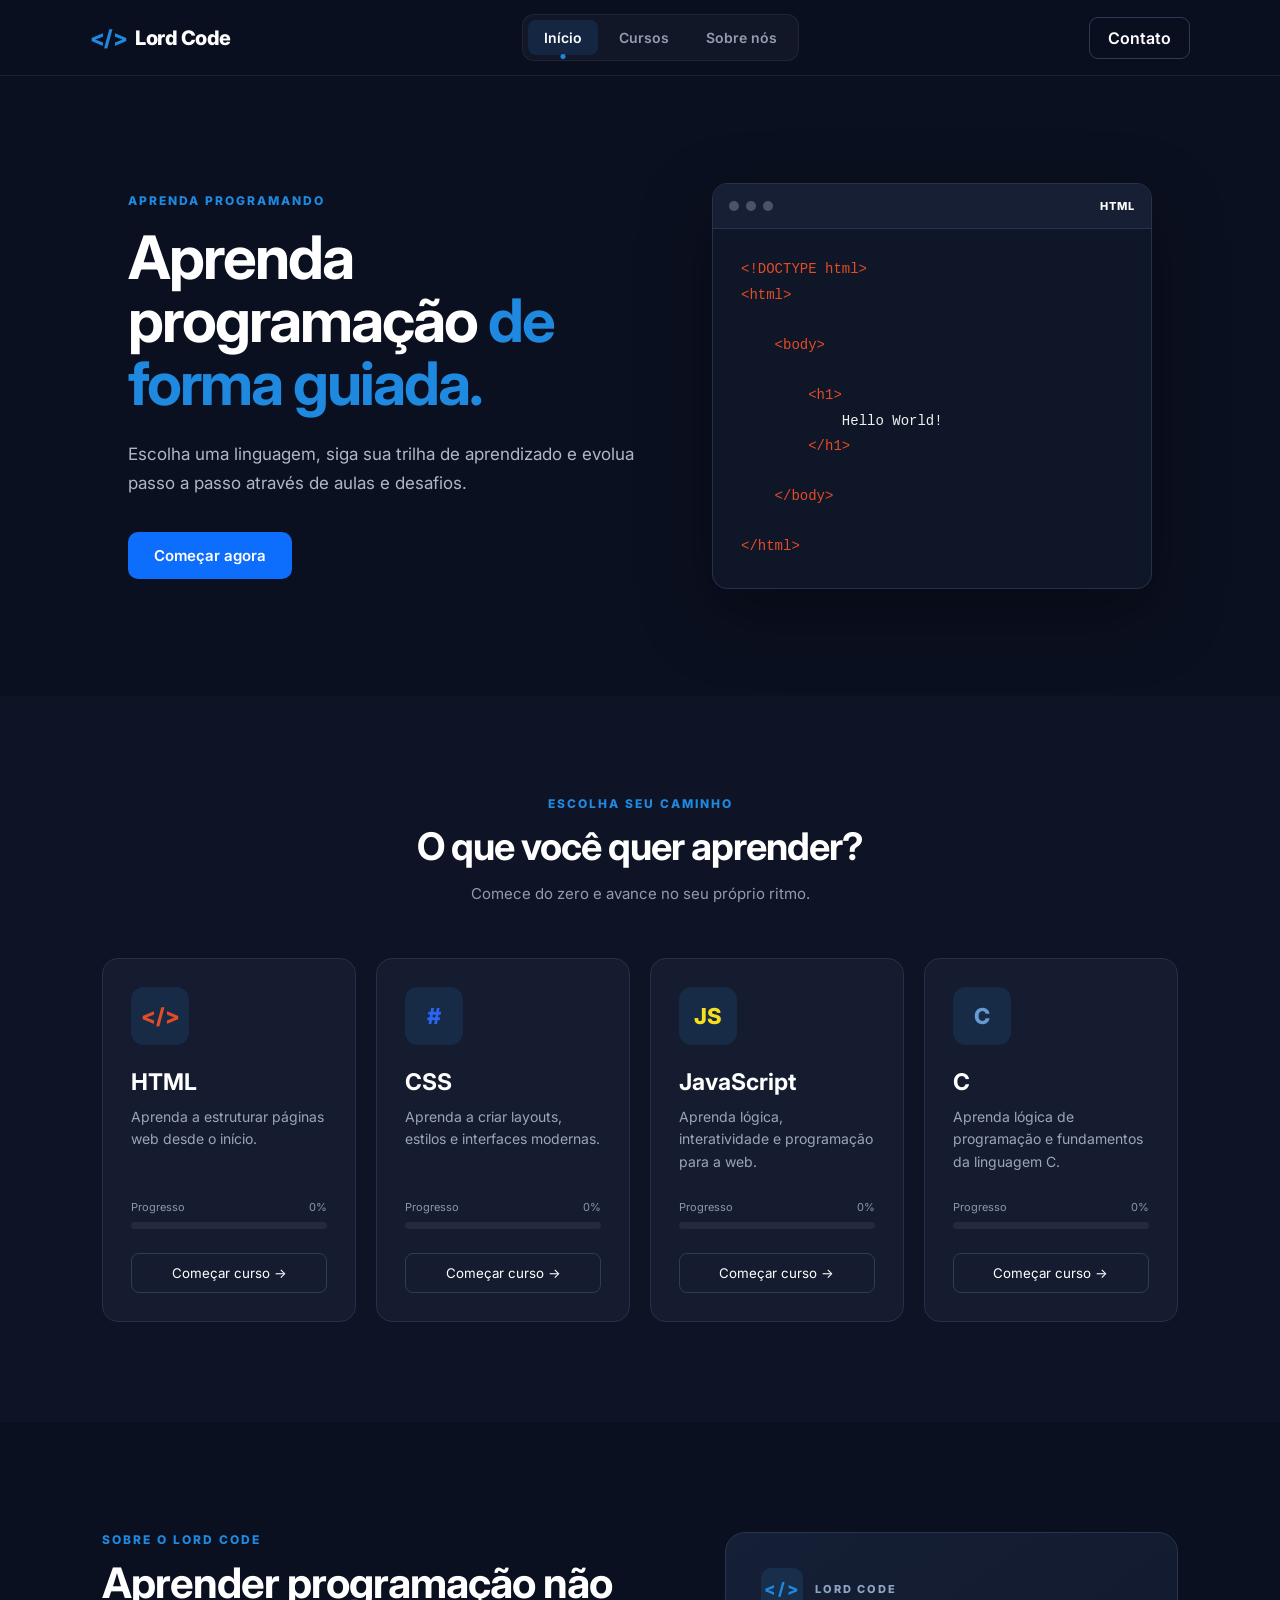
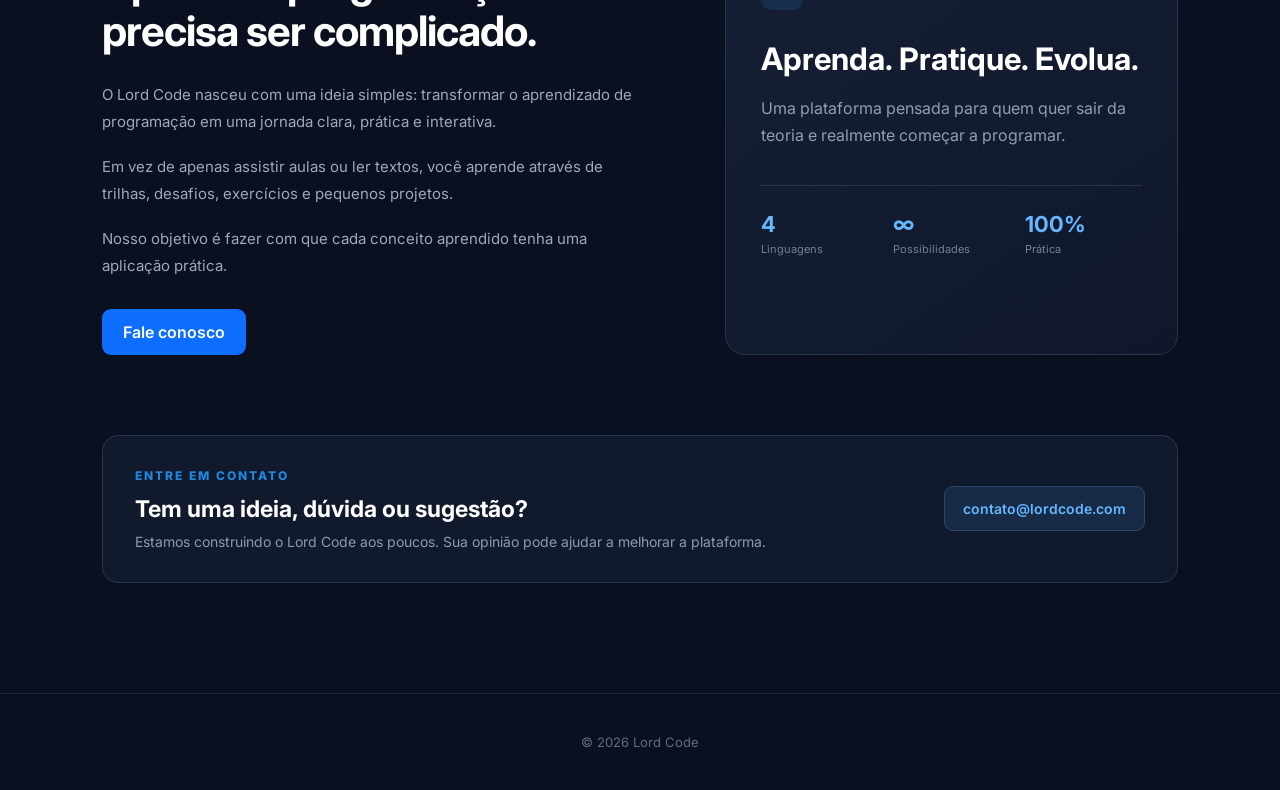
==== index.html @ d8b5e5ee "Base site" ====
<!DOCTYPE html>
<html lang="pt-BR">

<head>

    <meta charset="UTF-8">

    <meta
        name="viewport"
        content="width=device-width, initial-scale=1.0"
    >

    <title>Lord Code - Aprenda Programação</title>

    <!-- Fonte -->
    <link rel="preconnect" href="https://fonts.googleapis.com">
    <link rel="preconnect" href="https://fonts.gstatic.com" crossorigin>

    <link
        href="https://fonts.googleapis.com/css2?family=Inter:wght@400;500;600;700;800&display=swap"
        rel="stylesheet"
    >

    <link rel="stylesheet" href="style.css">

</head>


<body>


    <!-- =========================
         NAVBAR
    ========================== -->

    <header class="header">

        <a
            href="#inicio"
            class="logo"
            onclick="goHome()"
        >
            <span>&lt;/&gt;</span>
            Lord Code
        </a>


        <nav class="navbar">

            <a
                href="#inicio"
                class="nav-link active"
                data-section="inicio"
            >
                Início
            </a>

            <a
                href="#cursos"
                class="nav-link"
                data-section="cursos"
            >
                Cursos
            </a>

            <a
                href="#sobre"
                class="nav-link"
                data-section="sobre"
            >
                Sobre nós
            </a>

        </nav>


        <a
            href="mailto:contato@lordcode.com"
            class="login-btn"
        >
            Contato
        </a>

    </header>


    <!-- =========================
         SITE PRINCIPAL
    ========================== -->

    <main id="mainSite">


        <!-- =========================
             HERO
        ========================== -->

        <section
            class="hero page-section"
            id="inicio"
        >

            <div class="hero-content">

                <p class="hero-tag">
                    APRENDA PROGRAMANDO
                </p>


                <h1>
                    Aprenda programação
                    <span>de forma guiada.</span>
                </h1>


                <p class="hero-description">
                    Escolha uma linguagem, siga sua trilha de aprendizado
                    e evolua passo a passo através de aulas e desafios.
                </p>


                <button
                    class="hero-btn"
                    onclick="scrollToCourses()"
                >
                    Começar agora
                </button>

            </div>


            <!-- =========================
                 CÓDIGO DINÂMICO
            ========================== -->

            <div class="hero-code">

                <div class="code-window">

                    <div class="code-top">

                        <div class="code-dots">

                            <span></span>
                            <span></span>
                            <span></span>

                        </div>


                        <span
                            id="codeLanguage"
                            class="code-language"
                        >
                            HTML
                        </span>

                    </div>


                    <div class="code-content">

                        <pre id="codeExample"></pre>

                    </div>

                </div>

            </div>

        </section>


        <!-- =========================
             CURSOS
        ========================== -->

        <section
            class="courses-section page-section"
            id="cursos"
        >

            <div class="section-title">

                <p>
                    ESCOLHA SEU CAMINHO
                </p>


                <h2>
                    O que você quer aprender?
                </h2>


                <span>
                    Comece do zero e avance no seu próprio ritmo.
                </span>

            </div>


            <div class="courses-grid">


                <!-- HTML -->

                <div
                    class="course-card"
                    onclick="openCourse('html')"
                >

                    <div class="course-icon html-icon">
                        &lt;/&gt;
                    </div>


                    <h3>
                        HTML
                    </h3>


                    <p>
                        Aprenda a estruturar páginas web
                        desde o início.
                    </p>


                    <div class="course-progress">

                        <div class="progress-top">

                            <span>
                                Progresso
                            </span>

                            <span>
                                0%
                            </span>

                        </div>


                        <div class="progress-bar">

                            <div class="progress"></div>

                        </div>

                    </div>


                    <button>
                        Começar curso →
                    </button>

                </div>


                <!-- CSS -->

                <div
                    class="course-card"
                    onclick="openCourse('css')"
                >

                    <div class="course-icon css-icon">
                        #
                    </div>


                    <h3>
                        CSS
                    </h3>


                    <p>
                        Aprenda a criar layouts,
                        estilos e interfaces modernas.
                    </p>


                    <div class="course-progress">

                        <div class="progress-top">

                            <span>
                                Progresso
                            </span>

                            <span>
                                0%
                            </span>

                        </div>


                        <div class="progress-bar">

                            <div class="progress"></div>

                        </div>

                    </div>


                    <button>
                        Começar curso →
                    </button>

                </div>


                <!-- JAVASCRIPT -->

                <div
                    class="course-card"
                    onclick="openCourse('javascript')"
                >

                    <div class="course-icon js-icon">
                        JS
                    </div>


                    <h3>
                        JavaScript
                    </h3>


                    <p>
                        Aprenda lógica, interatividade
                        e programação para a web.
                    </p>


                    <div class="course-progress">

                        <div class="progress-top">

                            <span>
                                Progresso
                            </span>

                            <span>
                                0%
                            </span>

                        </div>


                        <div class="progress-bar">

                            <div class="progress"></div>

                        </div>

                    </div>


                    <button>
                        Começar curso →
                    </button>

                </div>


                <!-- C -->

                <div
                    class="course-card"
                    onclick="openCourse('c')"
                >

                    <div class="course-icon c-icon">
                        C
                    </div>


                    <h3>
                        C
                    </h3>


                    <p>
                        Aprenda lógica de programação
                        e fundamentos da linguagem C.
                    </p>


                    <div class="course-progress">

                        <div class="progress-top">

                            <span>
                                Progresso
                            </span>

                            <span>
                                0%
                            </span>

                        </div>


                        <div class="progress-bar">

                            <div class="progress"></div>

                        </div>

                    </div>


                    <button>
                        Começar curso →
                    </button>

                </div>

            </div>

        </section>


        <!-- =========================
             SOBRE NÓS
        ========================== -->

        <section
            class="about-section page-section"
            id="sobre"
        >

            <div class="about-content">

                <div class="about-text">

                    <p class="section-tag">
                        SOBRE O LORD CODE
                    </p>


                    <h2>
                        Aprender programação
                        não precisa ser complicado.
                    </h2>


                    <p>
                        O Lord Code nasceu com uma ideia simples:
                        transformar o aprendizado de programação em
                        uma jornada clara, prática e interativa.
                    </p>


                    <p>
                        Em vez de apenas assistir aulas ou ler textos,
                        você aprende através de trilhas, desafios,
                        exercícios e pequenos projetos.
                    </p>


                    <p>
                        Nosso objetivo é fazer com que cada conceito
                        aprendido tenha uma aplicação prática.
                    </p>


                    <a
                        href="mailto:contato@lordcode.com"
                        class="email-btn"
                    >
                        Fale conosco
                    </a>

                </div>


                <div class="about-card">

                    <div class="about-card-top">

                        <span class="about-icon">
                            &lt;/&gt;
                        </span>

                        <span>
                            LORD CODE
                        </span>

                    </div>


                    <h3>
                        Aprenda.
                        Pratique.
                        Evolua.
                    </h3>


                    <p>
                        Uma plataforma pensada para quem quer
                        sair da teoria e realmente começar
                        a programar.
                    </p>


                    <div class="about-stats">

                        <div>

                            <strong>
                                4
                            </strong>

                            <span>
                                Linguagens
                            </span>

                        </div>


                        <div>

                            <strong>
                                ∞
                            </strong>

                            <span>
                                Possibilidades
                            </span>

                        </div>


                        <div>

                            <strong>
                                100%
                            </strong>

                            <span>
                                Prática
                            </span>

                        </div>

                    </div>

                </div>

            </div>


            <!-- CONTATO -->

            <div class="contact-box">

                <div>

                    <p class="section-tag">
                        ENTRE EM CONTATO
                    </p>


                    <h3>
                        Tem uma ideia, dúvida ou sugestão?
                    </h3>


                    <p>
                        Estamos construindo o Lord Code aos poucos.
                        Sua opinião pode ajudar a melhorar a plataforma.
                    </p>

                </div>


                <a
                    href="mailto:contato@lordcode.com?subject=Contato%20Lord%20Code"
                    class="contact-email"
                >
                    contato@lordcode.com
                </a>

            </div>

        </section>

    </main>


    <!-- =========================
         ÁREA DO CURSO
    ========================== -->

    <main
        id="courseSite"
        class="course-site"
    >

        <!-- =========================
             PÁGINA DO CURSO
        ========================== -->

        <section
            class="course-page"
            id="coursePage"
        >

            <div class="course-page-header">

                <button
                    class="back-btn"
                    onclick="backToCourses()"
                >
                    ← Voltar para cursos
                </button>


                <div>

                    <p>
                        TRILHA DE APRENDIZADO
                    </p>


                    <h2 id="courseTitle">
                        HTML
                    </h2>


                    <span id="courseDescription">
                        Aprenda HTML do básico ao avançado.
                    </span>

                </div>

            </div>


            <!-- PROGRESSO -->

            <div class="overall-progress">

                <div>

                    <span>
                        Seu progresso
                    </span>


                    <strong id="overallProgress">
                        0%
                    </strong>

                </div>


                <div class="big-progress-bar">

                    <div
                        id="bigProgress"
                        class="big-progress"
                    ></div>

                </div>

            </div>


            <!-- TRILHA -->

            <div class="learning-path">

                <div class="path-line"></div>


                <div
                    class="lesson completed"
                    onclick="startLesson(0)"
                >

                    <div class="lesson-number">
                        1
                    </div>


                    <div class="lesson-content">

                        <span>
                            MÓDULO 01
                        </span>


                        <h3>
                            Introdução
                        </h3>


                        <p>
                            Conheça os fundamentos da linguagem.
                        </p>

                    </div>

                </div>


                <div
                    class="lesson"
                    onclick="startLesson(1)"
                >

                    <div class="lesson-number">
                        2
                    </div>


                    <div class="lesson-content">

                        <span>
                            MÓDULO 02
                        </span>


                        <h3>
                            Fundamentos
                        </h3>


                        <p>
                            Aprenda os principais conceitos.
                        </p>

                    </div>

                </div>


                <div
                    class="lesson"
                    onclick="startLesson(2)"
                >

                    <div class="lesson-number">
                        3
                    </div>


                    <div class="lesson-content">

                        <span>
                            MÓDULO 03
                        </span>


                        <h3>
                            Prática
                        </h3>


                        <p>
                            Resolva exercícios e desafios.
                        </p>

                    </div>

                </div>


                <div
                    class="lesson"
                    onclick="startLesson(3)"
                >

                    <div class="lesson-number">
                        4
                    </div>


                    <div class="lesson-content">

                        <span>
                            MÓDULO 04
                        </span>


                        <h3>
                            Projeto
                        </h3>


                        <p>
                            Coloque tudo em prática.
                        </p>

                    </div>

                </div>

            </div>

        </section>


        <!-- =========================
             AULA
        ========================== -->

        <section
            class="lesson-page"
            id="lessonPage"
        >

            <button
                class="back-btn"
                onclick="backToCourse()"
            >
                ← Voltar para trilha
            </button>


            <div class="lesson-container">


                <div class="lesson-header">

                    <span>
                        AULA 01
                    </span>


                    <h2>
                        Introdução
                    </h2>


                    <p>
                        Vamos começar entendendo os conceitos
                        fundamentais.
                    </p>

                </div>


                <div class="lesson-content-box">


                    <h3>
                        O que vamos aprender?
                    </h3>


                    <p>
                        Nesta aula você aprenderá os conceitos
                        fundamentais da linguagem escolhida.
                    </p>


                    <!-- EXEMPLO -->

                    <div class="example-box">

                        <div class="example-header">
                            Exemplo
                        </div>


                        <pre>
<span class="purple">print</span>(<span class="green">"Olá, mundo!"</span>)
                        </pre>

                    </div>


                    <!-- EXERCÍCIO -->

                    <div class="exercise">

                        <h3>
                            Desafio
                        </h3>


                        <p>
                            Qual comando utilizamos para exibir
                            uma mensagem na tela?
                        </p>


                        <div class="answer-options">


                            <button
                                class="answer-option"
                                data-correct="true"
                                onclick="selectAnswer(this)"
                            >
                                print()
                            </button>


                            <button
                                class="answer-option"
                                data-correct="false"
                                onclick="selectAnswer(this)"
                            >
                                input()
                            </button>


                            <button
                                class="answer-option"
                                data-correct="false"
                                onclick="selectAnswer(this)"
                            >
                                return()
                            </button>

                        </div>


                        <button
                            class="send-answer"
                            onclick="sendAnswer()"
                        >
                            Enviar resposta
                        </button>


                        <p
                            id="answerResult"
                            class="answer-result"
                        ></p>

                    </div>


                    <button
                        class="complete-btn"
                        onclick="completeLesson()"
                    >
                        Concluir aula →
                    </button>

                </div>

            </div>

        </section>

    </main>


    <!-- =========================
         FOOTER
    ========================== -->

    <footer>

        <p>© 2026 Lord Code</p>

    </footer>


    <script src="script.js"></script>

</body>

</html>
---- style.css ----
/* =========================
   RESET
========================= */

* {
    margin: 0;
    padding: 0;
    box-sizing: border-box;
}

html {
    scroll-behavior: smooth;
    scroll-padding-top: 90px;
}

body {
    font-family: "Inter", sans-serif;
    background: #0b1020;
    color: white;
}


/* =========================
   NAVBAR
========================= */

.header {
    position: sticky;
    top: 0;
    z-index: 1000;

    height: 76px;

    display: flex;
    align-items: center;
    justify-content: space-between;

    padding: 0 7%;

    background: rgba(11, 16, 32, 0.86);

    border-bottom: 1px solid rgba(255, 255, 255, 0.07);

    backdrop-filter: blur(14px);
}

.logo {
    display: flex;
    align-items: center;
    gap: 8px;

    color: white;

    text-decoration: none;

    font-size: 20px;
    font-weight: 800;

    letter-spacing: -0.5px;
}

.logo span {
    color: #1f89df;

    font-size: 22px;
}


/* =========================
   MENU
========================= */

.navbar {
    display: flex;
    align-items: center;
    gap: 5px;

    padding: 5px;

    background: rgba(255, 255, 255, 0.035);

    border: 1px solid rgba(255, 255, 255, 0.06);

    border-radius: 12px;
}

.nav-link {
    position: relative;

    padding: 9px 16px;

    color: #929db2;

    text-decoration: none;

    font-size: 14px;
    font-weight: 600;

    border-radius: 8px;

    transition: 0.25s;
}

.nav-link:hover {
    color: white;

    background: rgba(31, 137, 223, 0.08);
}

.nav-link.active {
    color: white;

    background: rgba(31, 137, 223, 0.14);
}

.nav-link.active::after {
    content: "";

    position: absolute;

    left: 50%;
    bottom: -4px;

    width: 5px;
    height: 5px;

    transform: translateX(-50%);

    background: #1f89df;

    border-radius: 50%;
}


/* =========================
   CONTATO
========================= */

.login-btn {
    padding: 10px 18px;

    color: white;

    background: transparent;

    border: 1px solid #2e3a56;

    border-radius: 9px;

    font-family: inherit;
    font-weight: 600;

    text-decoration: none;

    transition: 0.2s;
}

.login-btn:hover {
    color: #65b7ff;

    border-color: #1f89df;

    background: rgba(31, 137, 223, 0.08);
}


/* =========================
   HERO
========================= */

.hero {
    min-height: 620px;

    display: flex;
    align-items: center;
    justify-content: space-between;

    gap: 60px;

    padding: 90px 10%;
}

.hero-content {
    max-width: 620px;
}

.hero-tag {
    margin-bottom: 18px;

    color: #1f89df;

    font-size: 12px;
    font-weight: 800;

    letter-spacing: 2px;
}

.hero h1 {
    margin-bottom: 25px;

    font-size: 60px;

    line-height: 1.05;

    letter-spacing: -2px;
}

.hero h1 span {
    color: #1f89df;
}

.hero-description {
    max-width: 560px;

    margin-bottom: 34px;

    color: #aeb7c9;

    font-size: 17px;

    line-height: 1.7;
}

.hero-btn {
    padding: 14px 26px;

    color: white;

    background: #0d6efd;

    border: none;

    border-radius: 10px;

    font-family: inherit;

    font-size: 15px;
    font-weight: 600;

    cursor: pointer;

    transition: 0.2s;
}

.hero-btn:hover {
    transform: translateY(-3px);

    background: #1f89df;

    box-shadow:
        0 12px 30px rgba(31, 137, 223, 0.2);
}


/* =========================
   CÓDIGO DINÂMICO
========================= */

.code-window {
    width: 440px;

    overflow: hidden;

    background: #0f1627;

    border: 1px solid #27334c;

    border-radius: 15px;

    box-shadow:
        0 25px 70px rgba(0, 0, 0, 0.35);
}

.code-top {
    height: 45px;

    display: flex;
    align-items: center;
    justify-content: space-between;

    padding: 0 16px;

    background: #161f34;

    border-bottom: 1px solid #27334c;
}

.code-dots {
    display: flex;
    gap: 7px;
}

.code-dots span {
    width: 10px;
    height: 10px;

    background: #4a5369;

    border-radius: 50%;
}

.code-language {
    font-size: 11px;
    font-weight: 800;

    letter-spacing: 1px;
}

.code-content {
    min-height: 275px;

    display: flex;
    align-items: center;
}

.code-content pre {
    width: 100%;

    padding: 28px;

    font-family: "Courier New", monospace;

    font-size: 14px;

    line-height: 1.8;

    white-space: pre-wrap;

    transition:
        opacity 0.35s ease;
}


/* =========================
   TEMA HTML
========================= */

.code-html .code-tag {
    color: #e34c26;
}

.code-html .code-text {
    color: #f1f1f1;
}

.code-html .code-value {
    color: #f06529;
}


/* =========================
   TEMA CSS
========================= */

.code-css .code-selector {
    color: #2965f1;
}

.code-css .code-property {
    color: #38bdf8;
}

.code-css .code-value {
    color: #60a5fa;
}


/* =========================
   TEMA JAVASCRIPT
========================= */

.code-javascript .code-keyword {
    color: #f7df1e;
}

.code-javascript .code-function {
    color: #f7df1e;
}

.code-javascript .code-string {
    color: #f7df1e;
}

.code-javascript .code-text {
    color: #f1f1f1;
}


/* =========================
   TEMA C
========================= */

.code-c .code-keyword {
    color: #659ad2;
}

.code-c .code-function {
    color: #4ec9b0;
}

.code-c .code-string {
    color: #ce9178;
}

.code-c .code-text {
    color: #d4d4d4;
}


/* =========================
   TEMA JAVA
========================= */

.code-java .code-keyword {
    color: #f89820;
}

.code-java .code-class {
    color: #ed8b00;
}

.code-java .code-string {
    color: #6a9955;
}

.code-java .code-text {
    color: #d4d4d4;
}


/* =========================
   CURSOS
========================= */

.courses-section {
    padding: 100px 8%;

    background: #0e1425;
}

.section-title {
    margin-bottom: 55px;

    text-align: center;
}

.section-title p,
.section-tag {
    margin-bottom: 12px;

    color: #1f89df;

    font-size: 12px;
    font-weight: 800;

    letter-spacing: 2px;
}

.section-title h2 {
    margin-bottom: 14px;

    font-size: 38px;

    letter-spacing: -1px;
}

.section-title span {
    color: #929bad;

    font-size: 15px;
}

.courses-grid {
    max-width: 1200px;

    display: grid;

    grid-template-columns:
        repeat(4, 1fr);

    gap: 20px;

    margin: 0 auto;
}

.course-card {
    padding: 28px;

    background: #151c30;

    border: 1px solid #27304a;

    border-radius: 16px;

    cursor: pointer;

    transition: 0.25s;
}

.course-card:hover {
    transform: translateY(-6px);

    border-color: #0d6efd;

    box-shadow:
        0 15px 35px rgba(13, 110, 253, 0.10);
}

.course-icon {
    width: 58px;
    height: 58px;

    display: flex;
    align-items: center;
    justify-content: center;

    margin-bottom: 23px;

    background: #172b46;

    border-radius: 13px;

    font-size: 22px;
    font-weight: 800;
}

.html-icon {
    color: #e34c26;
}

.css-icon {
    color: #2965f1;
}

.js-icon {
    color: #f7df1e;
}

.c-icon {
    color: #659ad2;
}

.course-card h3 {
    margin-bottom: 10px;

    font-size: 23px;
}

.course-card p {
    min-height: 72px;

    color: #9ca5b9;

    font-size: 14px;

    line-height: 1.6;
}

.course-progress {
    margin-top: 22px;
}

.progress-top {
    display: flex;
    justify-content: space-between;

    margin-bottom: 8px;

    color: #8e96aa;

    font-size: 11px;
}

.progress-bar {
    height: 7px;

    overflow: hidden;

    background: #242a3d;

    border-radius: 20px;
}

.progress {
    width: 0%;
    height: 100%;

    background: linear-gradient(
        90deg,
        #0d6efd,
        #1f89df
    );
}

.course-card button {
    width: 100%;

    margin-top: 24px;

    padding: 11px;

    color: white;

    background: transparent;

    border: 1px solid #313b58;

    border-radius: 8px;

    font-family: inherit;

    cursor: pointer;

    transition: 0.2s;
}

.course-card button:hover {
    background: #0d6efd;

    border-color: #0d6efd;
}


/* =========================
   SOBRE NÓS
========================= */

.about-section {
    padding: 110px 8%;

    background: #0b1020;
}

.about-content {
    max-width: 1150px;

    display: grid;

    grid-template-columns:
        1.1fr 0.9fr;

    gap: 70px;

    margin: 0 auto;
}

.about-text h2 {
    max-width: 650px;

    margin-bottom: 25px;

    font-size: 42px;

    line-height: 1.15;

    letter-spacing: -1px;
}

.about-text > p:not(.section-tag) {
    max-width: 650px;

    margin-bottom: 18px;

    color: #9ea8bb;

    line-height: 1.8;

    font-size: 15px;
}

.email-btn {
    display: inline-block;

    margin-top: 12px;

    padding: 13px 21px;

    color: white;

    background: #0d6efd;

    border-radius: 9px;

    text-decoration: none;

    font-weight: 600;

    transition: 0.2s;
}

.email-btn:hover {
    background: #1f89df;

    transform: translateY(-2px);
}

.about-card {
    padding: 35px;

    background:
        linear-gradient(
            145deg,
            #151f35,
            #10172a
        );

    border: 1px solid #27344d;

    border-radius: 20px;
}

.about-card-top {
    display: flex;
    align-items: center;

    gap: 12px;

    margin-bottom: 30px;

    color: #8ca5c4;

    font-size: 11px;
    font-weight: 800;

    letter-spacing: 2px;
}

.about-icon {
    width: 42px;
    height: 42px;

    display: flex;
    align-items: center;
    justify-content: center;

    color: #1f89df;

    background: #172f4a;

    border-radius: 10px;

    font-size: 17px;
}

.about-card h3 {
    margin-bottom: 18px;

    font-size: 31px;

    line-height: 1.2;
}

.about-card > p {
    margin-bottom: 35px;

    color: #929db2;

    line-height: 1.7;
}

.about-stats {
    display: grid;

    grid-template-columns:
        repeat(3, 1fr);

    gap: 15px;

    padding-top: 25px;

    border-top: 1px solid #29354d;
}

.about-stats div {
    display: flex;
    flex-direction: column;

    gap: 5px;
}

.about-stats strong {
    color: #65b7ff;

    font-size: 22px;
}

.about-stats span {
    color: #758197;

    font-size: 11px;
}


/* =========================
   CONTATO
========================= */

.contact-box {
    max-width: 1150px;

    display: flex;
    align-items: center;
    justify-content: space-between;

    gap: 30px;

    margin: 80px auto 0;

    padding: 32px;

    background: #11192c;

    border: 1px solid #27344d;

    border-radius: 16px;
}

.contact-box h3 {
    margin-bottom: 10px;

    font-size: 23px;
}

.contact-box p:not(.section-tag) {
    color: #8f9aaf;

    font-size: 14px;
}

.contact-email {
    padding: 13px 18px;

    color: #65b7ff;

    background: #172b46;

    border: 1px solid #29496a;

    border-radius: 9px;

    text-decoration: none;

    font-size: 14px;
    font-weight: 600;

    white-space: nowrap;

    transition: 0.2s;
}

.contact-email:hover {
    color: white;

    background: #0d6efd;

    border-color: #0d6efd;
}


/* =========================
   ÁREA DO CURSO
========================= */

.course-site {
    display: none;

    min-height: calc(100vh - 76px);
}


/* =========================
   COURSE PAGE
========================= */

.course-page {
    max-width: 1000px;

    margin: 0 auto;

    padding: 70px 8%;
}

.course-page-header {
    display: flex;

    gap: 35px;

    margin-bottom: 40px;
}

.course-page-header h2 {
    margin: 7px 0;

    font-size: 42px;
}

.course-page-header p {
    color: #1f89df;

    font-size: 11px;
    font-weight: 800;

    letter-spacing: 1px;
}

.course-page-header span {
    color: #9da6b8;

    font-size: 14px;
}

.back-btn {
    height: fit-content;

    padding: 7px 0;

    color: #9da6b8;

    background: transparent;

    border: none;

    font-family: inherit;

    cursor: pointer;

    transition: 0.2s;
}

.back-btn:hover {
    color: #1f89df;
}


/* =========================
   PROGRESSO
========================= */

.overall-progress {
    padding: 24px;

    margin-bottom: 55px;

    background: #151c30;

    border: 1px solid #27304a;

    border-radius: 14px;
}

.overall-progress > div:first-child {
    display: flex;
    justify-content: space-between;

    margin-bottom: 12px;

    color: #9da6ba;

    font-size: 13px;
}

.overall-progress strong {
    color: #65b7ff;
}

.big-progress-bar {
    height: 8px;

    overflow: hidden;

    background: #242a3d;

    border-radius: 20px;
}

.big-progress {
    width: 25%;
    height: 100%;

    background: linear-gradient(
        90deg,
        #0d6efd,
        #1f89df
    );
}


/* =========================
   LEARNING PATH
========================= */

.learning-path {
    position: relative;
}

.path-line {
    position: absolute;

    top: 30px;
    bottom: 30px;
    left: 30px;

    width: 3px;

    background: #2b334b;
}

.lesson {
    position: relative;

    display: flex;

    gap: 24px;

    padding: 24px;

    margin-bottom: 18px;

    background: #151c30;

    border: 1px solid #27304a;

    border-radius: 14px;

    cursor: pointer;

    transition: 0.2s;
}

.lesson:hover {
    transform: translateX(5px);

    border-color: #0d6efd;
}

.lesson-number {
    min-width: 60px;
    height: 60px;

    display: flex;
    align-items: center;
    justify-content: center;

    background: #242b45;

    border: 3px solid #0e1425;

    border-radius: 50%;

    font-weight: 700;

    z-index: 2;
}

.lesson.completed .lesson-number {
    background: #1f89df;
}

.lesson-content span {
    color: #1f89df;

    font-size: 10px;
    font-weight: 800;

    letter-spacing: 1px;
}

.lesson-content h3 {
    margin: 6px 0;

    font-size: 19px;
}

.lesson-content p {
    color: #929aaf;

    font-size: 14px;
}


/* =========================
   LESSON PAGE
========================= */

.lesson-page {
    max-width: 1000px;

    margin: 0 auto;

    padding: 60px 8%;
}

.lesson-container {
    margin-top: 28px;
}

.lesson-header span {
    color: #1f89df;

    font-size: 11px;
    font-weight: 800;

    letter-spacing: 1px;
}

.lesson-header h2 {
    margin: 9px 0;

    font-size: 42px;
}

.lesson-header p {
    margin-bottom: 38px;

    color: #9da6b8;

    font-size: 14px;
}

.lesson-content-box {
    padding: 38px;

    background: #151c30;

    border: 1px solid #27304a;

    border-radius: 16px;
}

.lesson-content-box > h3 {
    margin-bottom: 12px;
}

.lesson-content-box > p {
    margin-bottom: 30px;

    color: #a3aabd;

    line-height: 1.7;
}


/* =========================
   EXEMPLO
========================= */

.example-box {
    overflow: hidden;
    margin-bottom: 38px;
    background: #0a0f1d;
    border: 1px solid #29324c;
    border-radius: 10px;
}

.example-header {
    padding: 11px 17px;
    color: #65b7ff;
    background: #172640;
    border-bottom: 1px solid #29324c;
    font-size: 12px;
}

.example-box pre {
    padding: 23px;
    color: #d8dfef;
    font-family: "Courier New", monospace;
    line-height: 1.7;
}


/* =========================
   EXERCÍCIO
========================= */

.exercise {
    padding: 28px;
    margin-bottom: 28px;
    background: #10172a;
    border: 1px solid #222d45;
    border-radius: 12px;
}

.exercise h3 {
    margin-bottom: 12px;
}

.exercise > p {
    color: #a8b1c4;
    line-height: 1.6;
}

.answer-options {
    display: flex;
    flex-direction: column;
    gap: 10px;
    margin-top: 20px;
}

.answer-option {
    width: 100%;
    padding: 14px 16px;
    color: white;
    text-align: left;
    background: #1d263e;
    border: 1px solid #313b58;
    border-radius: 8px;
    font-family: inherit;
    cursor: pointer;
    transition: 0.2s;
}

.answer-option:hover {
    background: #202d48;
    border-color: #1f89df;
}

.answer-option.selected {
    background: #172f4a;
    border-color: #1f89df;
}

.send-answer {
    margin-top: 18px;
    padding: 13px 21px;
    color: white;
    background: #0d6efd;
    border: none;
    border-radius: 8px;
    font-family: inherit;
    font-weight: 600;
    cursor: pointer;
    transition: 0.2s;
}

.send-answer:hover {
    background: #1f89df;
    transform: translateY(-2px);
}

.answer-result {
    min-height: 20px;
    margin-top: 16px;
    font-size: 14px;
}

.answer-result.correct {
    color: #5edb96;
}

.answer-result.incorrect {
    color: #ff7272;
}

.answer-result.warning {
    color: #65b7ff;
}

.complete-btn {
    padding: 13px 23px;
    color: white;
    background: #0d6efd;
    border: none;
    border-radius: 9px;
    font-family: inherit;
    font-weight: 600;
    cursor: pointer;
    transition: 0.2s;
}

.complete-btn:hover {
    background: #1f89df;
    transform: translateY(-2px);
}


/* =========================
   FOOTER
========================= */

footer {
    padding: 40px;
    color: #626b81;
    border-top: 1px solid #1e2639;
    text-align: center;
    font-size: 13px;
}

footer a {
    display: inline-block;
    margin-top: 8px;
    color: #65b7ff;
    text-decoration: none;
}

footer a:hover {
    color: #1f89df;
}


/* =========================
   RESPONSIVIDADE
========================= */

@media (max-width: 1000px) {

    .hero {
        flex-direction: column;

        text-align: center;
    }

    .hero-content {
        max-width: 700px;
    }

    .hero-description {
        margin-left: auto;
        margin-right: auto;
    }

    .courses-grid {
        grid-template-columns: repeat(2, 1fr);
    }

    .about-content {
        grid-template-columns: 1fr;
    }

}


@media (max-width: 700px) {

    .header {
        padding: 0 5%;
    }

    .navbar {
        display: none;
    }

    .hero {
        padding: 70px 7%;
    }

    .hero h1 {
        font-size: 42px;
    }

    .code-window {
        width: 100%;
    }

    .courses-grid {
        grid-template-columns: 1fr;
    }

    .course-page,
    .lesson-page {
        padding-left: 6%;
        padding-right: 6%;
    }

    .course-page-header {
        flex-direction: column;
        gap: 10px;
    }

    .contact-box {
        flex-direction: column;
        align-items: flex-start;
    }

}
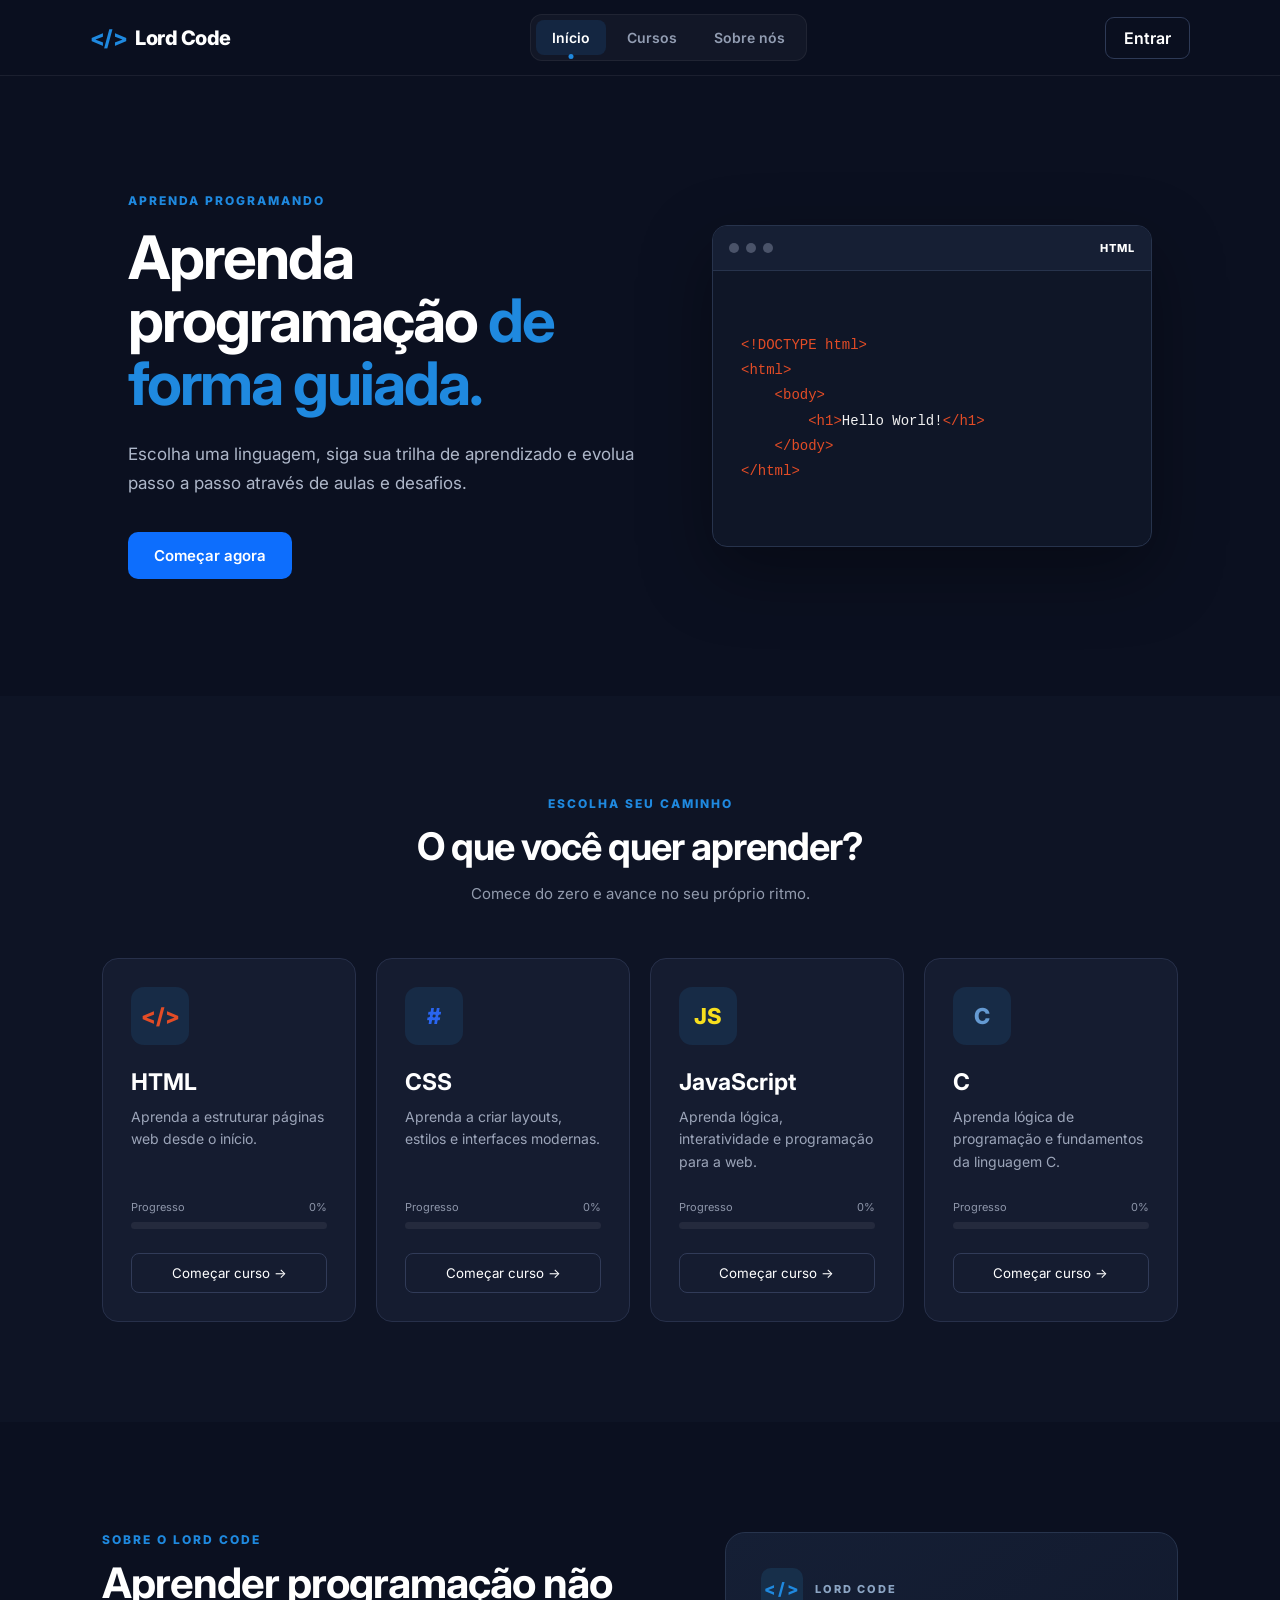
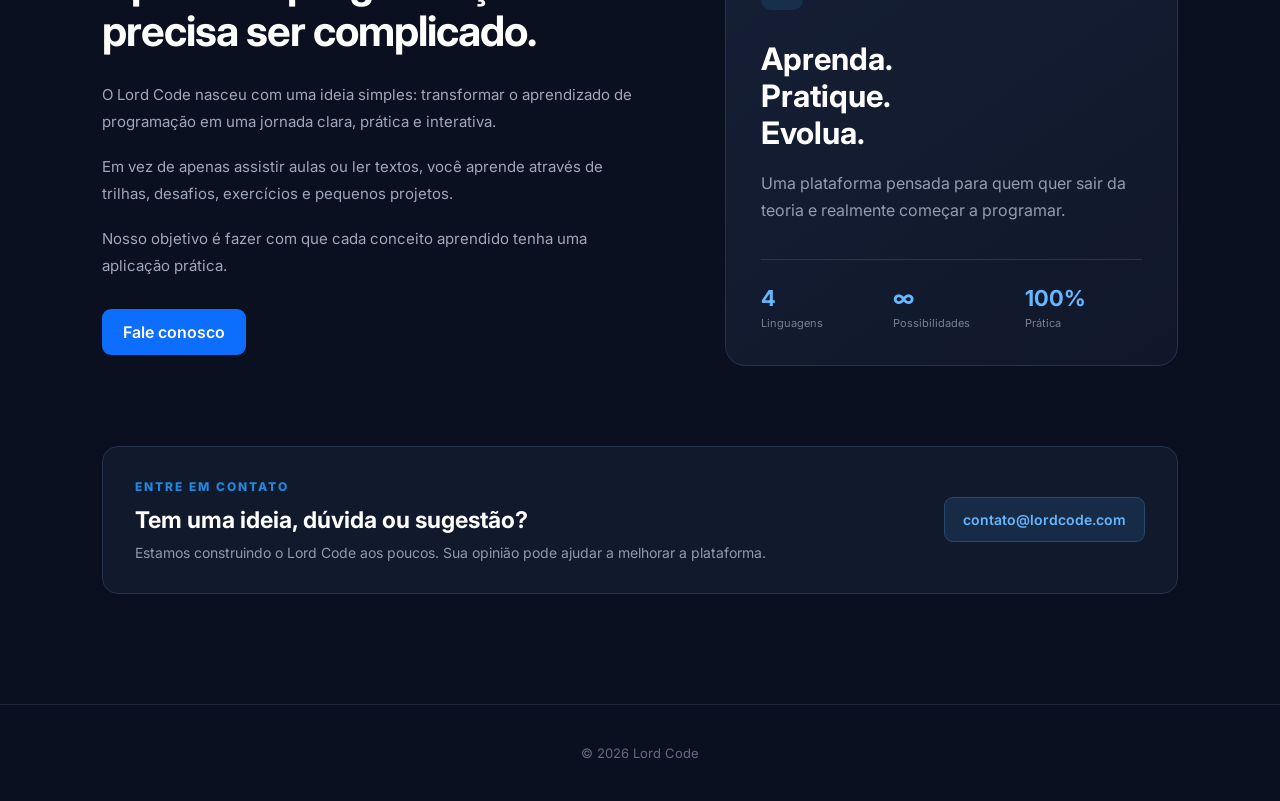
==== commit a2fd9b55: "Estrutura do código HTML" ====
--- a/index.html
+++ b/index.html
@@ -1,971 +1,246 @@
 <!DOCTYPE html>
 <html lang="pt-BR">
 
-<head>
-
-    <meta charset="UTF-8">
-
-    <meta
-        name="viewport"
-        content="width=device-width, initial-scale=1.0"
-    >
-
-    <title>Lord Code - Aprenda Programação</title>
-
-    <!-- Fonte -->
-    <link rel="preconnect" href="https://fonts.googleapis.com">
-    <link rel="preconnect" href="https://fonts.gstatic.com" crossorigin>
-
-    <link
-        href="https://fonts.googleapis.com/css2?family=Inter:wght@400;500;600;700;800&display=swap"
-        rel="stylesheet"
-    >
-
-    <link rel="stylesheet" href="style.css">
-
-</head>
-
-
-<body>
-
-
-    <!-- =========================
-         NAVBAR
-    ========================== -->
-
-    <header class="header">
-
-        <a
-            href="#inicio"
-            class="logo"
-            onclick="goHome()"
-        >
-            <span>&lt;/&gt;</span>
-            Lord Code
-        </a>
-
-
-        <nav class="navbar">
-
-            <a
-                href="#inicio"
-                class="nav-link active"
-                data-section="inicio"
-            >
-                Início
-            </a>
-
-            <a
-                href="#cursos"
-                class="nav-link"
-                data-section="cursos"
-            >
-                Cursos
-            </a>
-
-            <a
-                href="#sobre"
-                class="nav-link"
-                data-section="sobre"
-            >
-                Sobre nós
-            </a>
-
-        </nav>
-
-
-        <a
-            href="mailto:contato@lordcode.com"
-            class="login-btn"
-        >
-            Contato
-        </a>
-
-    </header>
-
-
-    <!-- =========================
-         SITE PRINCIPAL
-    ========================== -->
-
-    <main id="mainSite">
-
-
-        <!-- =========================
-             HERO
-        ========================== -->
-
-        <section
-            class="hero page-section"
-            id="inicio"
-        >
-
-            <div class="hero-content">
-
-                <p class="hero-tag">
-                    APRENDA PROGRAMANDO
-                </p>
-
-
-                <h1>
-                    Aprenda programação
-                    <span>de forma guiada.</span>
-                </h1>
-
-
-                <p class="hero-description">
-                    Escolha uma linguagem, siga sua trilha de aprendizado
-                    e evolua passo a passo através de aulas e desafios.
-                </p>
-
-
-                <button
-                    class="hero-btn"
-                    onclick="scrollToCourses()"
-                >
-                    Começar agora
-                </button>
-
-            </div>
-
-
-            <!-- =========================
-                 CÓDIGO DINÂMICO
-            ========================== -->
-
-            <div class="hero-code">
-
-                <div class="code-window">
-
-                    <div class="code-top">
-
-                        <div class="code-dots">
-
-                            <span></span>
-                            <span></span>
-                            <span></span>
-
-                        </div>
-
-
-                        <span
-                            id="codeLanguage"
-                            class="code-language"
-                        >
-                            HTML
-                        </span>
-
-                    </div>
-
-
-                    <div class="code-content">
-
-                        <pre id="codeExample"></pre>
-
-                    </div>
-
-                </div>
-
-            </div>
-
-        </section>
-
-
-        <!-- =========================
-             CURSOS
-        ========================== -->
-
-        <section
-            class="courses-section page-section"
-            id="cursos"
-        >
-
-            <div class="section-title">
-
-                <p>
-                    ESCOLHA SEU CAMINHO
-                </p>
-
-
-                <h2>
-                    O que você quer aprender?
-                </h2>
-
-
-                <span>
-                    Comece do zero e avance no seu próprio ritmo.
-                </span>
-
-            </div>
-
-
-            <div class="courses-grid">
-
-
-                <!-- HTML -->
-
-                <div
-                    class="course-card"
-                    onclick="openCourse('html')"
-                >
-
-                    <div class="course-icon html-icon">
-                        &lt;/&gt;
-                    </div>
-
-
-                    <h3>
-                        HTML
-                    </h3>
-
-
-                    <p>
-                        Aprenda a estruturar páginas web
-                        desde o início.
-                    </p>
-
-
-                    <div class="course-progress">
-
-                        <div class="progress-top">
-
-                            <span>
-                                Progresso
-                            </span>
-
-                            <span>
-                                0%
-                            </span>
-
-                        </div>
-
-
-                        <div class="progress-bar">
-
-                            <div class="progress"></div>
-
-                        </div>
-
-                    </div>
-
-
-                    <button>
-                        Começar curso →
-                    </button>
-
-                </div>
-
-
-                <!-- CSS -->
-
-                <div
-                    class="course-card"
-                    onclick="openCourse('css')"
-                >
-
-                    <div class="course-icon css-icon">
-                        #
-                    </div>
-
-
-                    <h3>
-                        CSS
-                    </h3>
-
-
-                    <p>
-                        Aprenda a criar layouts,
-                        estilos e interfaces modernas.
-                    </p>
-
-
-                    <div class="course-progress">
-
-                        <div class="progress-top">
-
-                            <span>
-                                Progresso
-                            </span>
-
-                            <span>
-                                0%
-                            </span>
-
-                        </div>
-
-
-                        <div class="progress-bar">
-
-                            <div class="progress"></div>
-
-                        </div>
-
-                    </div>
-
-
-                    <button>
-                        Começar curso →
-                    </button>
-
-                </div>
-
-
-                <!-- JAVASCRIPT -->
-
-                <div
-                    class="course-card"
-                    onclick="openCourse('javascript')"
-                >
-
-                    <div class="course-icon js-icon">
-                        JS
-                    </div>
-
-
-                    <h3>
-                        JavaScript
-                    </h3>
-
-
-                    <p>
-                        Aprenda lógica, interatividade
-                        e programação para a web.
-                    </p>
-
-
-                    <div class="course-progress">
-
-                        <div class="progress-top">
-
-                            <span>
-                                Progresso
-                            </span>
-
-                            <span>
-                                0%
-                            </span>
-
-                        </div>
-
-
-                        <div class="progress-bar">
-
-                            <div class="progress"></div>
-
-                        </div>
-
-                    </div>
-
-
-                    <button>
-                        Começar curso →
-                    </button>
-
-                </div>
-
-
-                <!-- C -->
-
-                <div
-                    class="course-card"
-                    onclick="openCourse('c')"
-                >
-
-                    <div class="course-icon c-icon">
-                        C
-                    </div>
-
-
-                    <h3>
-                        C
-                    </h3>
-
-
-                    <p>
-                        Aprenda lógica de programação
-                        e fundamentos da linguagem C.
-                    </p>
-
-
-                    <div class="course-progress">
-
-                        <div class="progress-top">
-
-                            <span>
-                                Progresso
-                            </span>
-
-                            <span>
-                                0%
-                            </span>
-
-                        </div>
-
-
-                        <div class="progress-bar">
-
-                            <div class="progress"></div>
-
-                        </div>
-
-                    </div>
-
-
-                    <button>
-                        Começar curso →
-                    </button>
-
-                </div>
-
-            </div>
-
-        </section>
-
-
-        <!-- =========================
-             SOBRE NÓS
-        ========================== -->
-
-        <section
-            class="about-section page-section"
-            id="sobre"
-        >
-
-            <div class="about-content">
-
-                <div class="about-text">
-
-                    <p class="section-tag">
-                        SOBRE O LORD CODE
-                    </p>
-
-
-                    <h2>
-                        Aprender programação
-                        não precisa ser complicado.
-                    </h2>
-
-
-                    <p>
-                        O Lord Code nasceu com uma ideia simples:
-                        transformar o aprendizado de programação em
-                        uma jornada clara, prática e interativa.
-                    </p>
-
-
-                    <p>
-                        Em vez de apenas assistir aulas ou ler textos,
-                        você aprende através de trilhas, desafios,
-                        exercícios e pequenos projetos.
-                    </p>
-
-
-                    <p>
-                        Nosso objetivo é fazer com que cada conceito
-                        aprendido tenha uma aplicação prática.
-                    </p>
-
-
-                    <a
-                        href="mailto:contato@lordcode.com"
-                        class="email-btn"
-                    >
-                        Fale conosco
-                    </a>
-
-                </div>
-
-
-                <div class="about-card">
-
-                    <div class="about-card-top">
-
-                        <span class="about-icon">
-                            &lt;/&gt;
-                        </span>
-
-                        <span>
-                            LORD CODE
-                        </span>
-
-                    </div>
-
-
-                    <h3>
-                        Aprenda.
-                        Pratique.
-                        Evolua.
-                    </h3>
-
-
-                    <p>
-                        Uma plataforma pensada para quem quer
-                        sair da teoria e realmente começar
-                        a programar.
-                    </p>
-
-
-                    <div class="about-stats">
-
-                        <div>
-
-                            <strong>
-                                4
-                            </strong>
-
-                            <span>
-                                Linguagens
-                            </span>
-
-                        </div>
-
-
-                        <div>
-
-                            <strong>
-                                ∞
-                            </strong>
-
-                            <span>
-                                Possibilidades
-                            </span>
-
-                        </div>
-
-
-                        <div>
-
-                            <strong>
-                                100%
-                            </strong>
-
-                            <span>
-                                Prática
-                            </span>
-
-                        </div>
-
-                    </div>
-
-                </div>
-
-            </div>
-
-
-            <!-- CONTATO -->
-
-            <div class="contact-box">
-
-                <div>
-
-                    <p class="section-tag">
-                        ENTRE EM CONTATO
-                    </p>
-
-
-                    <h3>
-                        Tem uma ideia, dúvida ou sugestão?
-                    </h3>
-
-
-                    <p>
-                        Estamos construindo o Lord Code aos poucos.
-                        Sua opinião pode ajudar a melhorar a plataforma.
-                    </p>
-
-                </div>
-
-
-                <a
-                    href="mailto:contato@lordcode.com?subject=Contato%20Lord%20Code"
-                    class="contact-email"
-                >
-                    contato@lordcode.com
-                </a>
-
-            </div>
-
-        </section>
-
-    </main>
-
-
-    <!-- =========================
-         ÁREA DO CURSO
-    ========================== -->
-
-    <main
-        id="courseSite"
-        class="course-site"
-    >
-
-        <!-- =========================
-             PÁGINA DO CURSO
-        ========================== -->
-
-        <section
-            class="course-page"
-            id="coursePage"
-        >
-
-            <div class="course-page-header">
-
-                <button
-                    class="back-btn"
-                    onclick="backToCourses()"
-                >
-                    ← Voltar para cursos
-                </button>
-
-
-                <div>
-
-                    <p>
-                        TRILHA DE APRENDIZADO
-                    </p>
-
-
-                    <h2 id="courseTitle">
-                        HTML
-                    </h2>
-
-
-                    <span id="courseDescription">
-                        Aprenda HTML do básico ao avançado.
-                    </span>
-
-                </div>
-
-            </div>
-
-
-            <!-- PROGRESSO -->
-
-            <div class="overall-progress">
-
-                <div>
-
-                    <span>
-                        Seu progresso
-                    </span>
-
-
-                    <strong id="overallProgress">
-                        0%
-                    </strong>
-
-                </div>
-
-
-                <div class="big-progress-bar">
-
-                    <div
-                        id="bigProgress"
-                        class="big-progress"
-                    ></div>
-
-                </div>
-
-            </div>
-
-
-            <!-- TRILHA -->
-
-            <div class="learning-path">
-
-                <div class="path-line"></div>
-
-
-                <div
-                    class="lesson completed"
-                    onclick="startLesson(0)"
-                >
-
-                    <div class="lesson-number">
-                        1
-                    </div>
-
-
-                    <div class="lesson-content">
-
-                        <span>
-                            MÓDULO 01
-                        </span>
-
-
-                        <h3>
-                            Introdução
-                        </h3>
-
-
-                        <p>
-                            Conheça os fundamentos da linguagem.
-                        </p>
-
-                    </div>
-
-                </div>
-
-
-                <div
-                    class="lesson"
-                    onclick="startLesson(1)"
-                >
-
-                    <div class="lesson-number">
-                        2
-                    </div>
-
-
-                    <div class="lesson-content">
-
-                        <span>
-                            MÓDULO 02
-                        </span>
-
-
-                        <h3>
-                            Fundamentos
-                        </h3>
-
-
-                        <p>
-                            Aprenda os principais conceitos.
-                        </p>
-
-                    </div>
-
-                </div>
-
-
-                <div
-                    class="lesson"
-                    onclick="startLesson(2)"
-                >
-
-                    <div class="lesson-number">
-                        3
-                    </div>
-
-
-                    <div class="lesson-content">
-
-                        <span>
-                            MÓDULO 03
-                        </span>
-
-
-                        <h3>
-                            Prática
-                        </h3>
-
-
-                        <p>
-                            Resolva exercícios e desafios.
-                        </p>
-
-                    </div>
-
-                </div>
-
-
-                <div
-                    class="lesson"
-                    onclick="startLesson(3)"
-                >
-
-                    <div class="lesson-number">
-                        4
-                    </div>
-
-
-                    <div class="lesson-content">
-
-                        <span>
-                            MÓDULO 04
-                        </span>
-
-
-                        <h3>
-                            Projeto
-                        </h3>
-
-
-                        <p>
-                            Coloque tudo em prática.
-                        </p>
-
-                    </div>
-
-                </div>
-
-            </div>
-
-        </section>
-
-
-        <!-- =========================
-             AULA
-        ========================== -->
-
-        <section
-            class="lesson-page"
-            id="lessonPage"
-        >
-
-            <button
-                class="back-btn"
-                onclick="backToCourse()"
-            >
-                ← Voltar para trilha
-            </button>
-
-
-            <div class="lesson-container">
-
-
-                <div class="lesson-header">
-
-                    <span>
-                        AULA 01
-                    </span>
-
-
-                    <h2>
-                        Introdução
-                    </h2>
-
-
-                    <p>
-                        Vamos começar entendendo os conceitos
-                        fundamentais.
-                    </p>
-
-                </div>
-
-
-                <div class="lesson-content-box">
-
-
-                    <h3>
-                        O que vamos aprender?
-                    </h3>
-
-
-                    <p>
-                        Nesta aula você aprenderá os conceitos
-                        fundamentais da linguagem escolhida.
-                    </p>
-
-
-                    <!-- EXEMPLO -->
-
-                    <div class="example-box">
-
-                        <div class="example-header">
-                            Exemplo
-                        </div>
-
-
-                        <pre>
-<span class="purple">print</span>(<span class="green">"Olá, mundo!"</span>)
-                        </pre>
-
-                    </div>
-
-
-                    <!-- EXERCÍCIO -->
-
-                    <div class="exercise">
-
-                        <h3>
-                            Desafio
-                        </h3>
-
-
-                        <p>
-                            Qual comando utilizamos para exibir
-                            uma mensagem na tela?
-                        </p>
-
-
-                        <div class="answer-options">
-
-
-                            <button
-                                class="answer-option"
-                                data-correct="true"
-                                onclick="selectAnswer(this)"
-                            >
-                                print()
-                            </button>
-
-
-                            <button
-                                class="answer-option"
-                                data-correct="false"
-                                onclick="selectAnswer(this)"
-                            >
-                                input()
-                            </button>
-
-
-                            <button
-                                class="answer-option"
-                                data-correct="false"
-                                onclick="selectAnswer(this)"
-                            >
-                                return()
-                            </button>
-
-                        </div>
-
-
-                        <button
-                            class="send-answer"
-                            onclick="sendAnswer()"
-                        >
-                            Enviar resposta
-                        </button>
-
-
-                        <p
-                            id="answerResult"
-                            class="answer-result"
-                        ></p>
-
-                    </div>
-
-
-                    <button
-                        class="complete-btn"
-                        onclick="completeLesson()"
-                    >
-                        Concluir aula →
-                    </button>
-
-                </div>
-
-            </div>
-
-        </section>
-
-    </main>
-
-
-    <!-- =========================
-         FOOTER
-    ========================== -->
-
-    <footer>
-
-        <p>© 2026 Lord Code</p>
-
-    </footer>
-
-
-    <script src="script.js"></script>
-
-</body>
-
+    <head>
+        <meta charset="UTF-8">
+        <meta name="viewport" content="width=device-width, initial-scale=1.0">
+        <title>Lord Code - Aprenda Programação</title>
+        <link rel="preconnect" href="https://fonts.googleapis.com">
+        <link rel="preconnect" href="https://fonts.gstatic.com" crossorigin>
+        <link href="https://fonts.googleapis.com/css2?family=Inter:wght@400;500;600;700;800&display=swap" rel="stylesheet">
+        <link rel="stylesheet" href="style.css">
+    </head>
+
+    <body>
+
+        <header class="header">
+            <a href="#inicio" class="logo" id="homeLink"><span>&lt;/&gt;</span>Lord Code</a>
+
+            <nav class="navbar">
+                <a href="#inicio" class="nav-link active" data-section="inicio">Início</a>
+                <a href="#cursos" class="nav-link" data-section="cursos">Cursos</a>
+                <a href="#sobre" class="nav-link" data-section="sobre">Sobre nós</a>
+            </nav>
+
+            <a href="#inicio" class="login-btn" id="loginBtn">Entrar</a>
+        </header>
+
+        <main id="mainSite">
+            <section class="hero page-section" id="inicio">
+
+                <div class="hero-content">
+
+                    <p class="hero-tag">APRENDA PROGRAMANDO</p>
+                    <h1>Aprenda programação <span>de forma guiada.</span></h1>
+                    <p class="hero-description">Escolha uma linguagem, siga sua trilha de aprendizado e evolua passo a passo através de aulas e desafios.</p>
+                    <button class="hero-btn" id="startBtn">Começar agora</button>
+
+                </div>
+
+                <div class="hero-code">
+
+                    <div class="code-window">
+
+                        <div class="code-top">
+                            <div class="code-dots"><span></span><span></span><span></span></div>
+                            <span id="codeLanguage" class="code-language">HTML</span>
+                        </div>
+
+                        <div class="code-content"><pre id="codeExample"></pre></div>
+
+                    </div>
+                    
+                </div>
+            </section>
+
+            <section class="courses-section page-section" id="cursos">
+
+                <div class="section-title">     
+                    <p>ESCOLHA SEU CAMINHO</p>
+                    <h2>O que você quer aprender?</h2>
+                    <span>Comece do zero e avance no seu próprio ritmo.</span>
+                </div>
+
+                <div class="courses-grid">
+
+                    <div class="course-card" data-course="html">
+                    
+                        <div class="course-icon html-icon">&lt;/&gt;</div>
+                
+                        <h3>HTML</h3>
+                        <p>Aprenda a estruturar páginas web desde o início.</p>
+
+                        <div class="course-progress">
+                            <div class="progress-top"><span>Progresso</span><span>0%</span></div>
+                            <div class="progress-bar"><div class="progress"></div></div>
+                        </div>
+
+                        <button>Começar curso →</button>
+
+                    </div>
+
+                    <div class="course-card" data-course="css">
+
+                        <div class="course-icon css-icon">#</div>
+
+                        <h3>CSS</h3>
+                        <p>Aprenda a criar layouts, estilos e interfaces modernas.</p>
+
+                        <div class="course-progress">
+                            <div class="progress-top"><span>Progresso</span><span>0%</span></div>
+                            <div class="progress-bar"><div class="progress"></div></div>
+                        </div>
+
+                        <button>Começar curso →</button>
+
+                    </div>
+
+                    <div class="course-card" data-course="javascript">
+
+                        <div class="course-icon js-icon">JS</div>
+
+                        <h3>JavaScript</h3>
+                        <p>Aprenda lógica, interatividade e programação para a web.</p>
+
+                        <div class="course-progress">
+                            <div class="progress-top"><span>Progresso</span><span>0%</span></div>
+                            <div class="progress-bar"><div class="progress"></div></div>
+                        </div>
+
+                        <button>Começar curso →</button>
+
+                    </div>
+
+                    <div class="course-card" data-course="c">
+
+                        <div class="course-icon c-icon">C</div>
+
+                        <h3>C</h3>
+                        <p>Aprenda lógica de programação e fundamentos da linguagem C.</p>
+
+                        <div class="course-progress">
+                            <div class="progress-top"><span>Progresso</span><span>0%</span></div>
+                            <div class="progress-bar"><div class="progress"></div></div>
+                        </div>
+
+                        <button>Começar curso →</button>
+
+                    </div>
+
+                </div>
+            </section>
+
+            <section class="about-section page-section" id="sobre">
+                <div class="about-content">
+
+                    <div class="about-text">
+                        <p class="section-tag">SOBRE O LORD CODE</p>
+                        <h2>Aprender programação não precisa ser complicado.</h2>
+                        <p>O Lord Code nasceu com uma ideia simples: transformar o aprendizado de programação em uma jornada clara, prática e interativa.</p>
+                        <p>Em vez de apenas assistir aulas ou ler textos, você aprende através de trilhas, desafios, exercícios e pequenos projetos.</p>
+                        <p>Nosso objetivo é fazer com que cada conceito aprendido tenha uma aplicação prática.</p>
+                        <a href="mailto:contato@lordcode.com" class="email-btn">Fale conosco</a>
+                    </div>
+
+                    <div class="about-card">
+
+                        <div class="about-card-top"><span class="about-icon">&lt;/&gt;</span><span>LORD CODE</span></div>
+
+                        <h3>Aprenda.<br>Pratique.<br>Evolua.</h3>
+                        <p>Uma plataforma pensada para quem quer sair da teoria e realmente começar a programar.</p>
+
+                        <div class="about-stats">
+                            <div><strong>4</strong><span>Linguagens</span></div>
+                            <div><strong>∞</strong><span>Possibilidades</span></div>
+                            <div><strong>100%</strong><span>Prática</span></div>
+                        </div>
+
+                    </div>
+                </div>
+
+                <div class="contact-box">
+                    <div>
+                        <p class="section-tag">ENTRE EM CONTATO</p>
+                        <h3>Tem uma ideia, dúvida ou sugestão?</h3>
+                        <p>Estamos construindo o Lord Code aos poucos. Sua opinião pode ajudar a melhorar a plataforma.</p>
+                    </div>
+                    <a href="mailto:contato@lordcode.com?subject=Contato%20Lord%20Code" class="contact-email">contato@lordcode.com</a>
+                </div>
+
+            </section>
+        </main>
+
+        <main id="courseSite" class="course-site">
+            <section class="course-page" id="coursePage">
+                <div class="course-page-header">
+
+                    <button class="back-btn" id="backCourses">← Voltar para cursos</button>
+
+                    <div>
+                        <p>TRILHA DE APRENDIZADO</p>
+                        <h2 id="courseTitle">HTML</h2>
+                        <span id="courseDescription">Aprenda HTML do básico ao avançado.</span>
+                    </div>
+
+                </div>
+
+                <div class="overall-progress">
+                    <div><span>Seu progresso</span><strong id="overallProgress">0%</strong></div>
+                    <div class="big-progress-bar"><div id="bigProgress" class="big-progress"></div></div>
+                </div>
+
+                <div class="learning-path">
+                    <div class="path-line"></div>
+                    <div class="lesson" data-lesson="0"><div class="lesson-number">1</div><div class="lesson-content"><span>MÓDULO 01</span><h3>Introdução</h3><p>Conheça os fundamentos da linguagem.</p></div></div>
+                    <div class="lesson" data-lesson="1"><div class="lesson-number">2</div><div class="lesson-content"><span>MÓDULO 02</span><h3>Fundamentos</h3><p>Aprenda os principais conceitos.</p></div></div>
+                    <div class="lesson" data-lesson="2"><div class="lesson-number">3</div><div class="lesson-content"><span>MÓDULO 03</span><h3>Prática</h3><p>Resolva exercícios e desafios.</p></div></div>
+                    <div class="lesson" data-lesson="3"><div class="lesson-number">4</div><div class="lesson-content"><span>MÓDULO 04</span><h3>Projeto</h3><p>Coloque tudo em prática.</p></div></div>
+                </div>
+
+            </section>
+
+            <section class="lesson-page" id="lessonPage">
+                <button class="back-btn" id="backCourse">← Voltar para trilha</button>
+
+                <div class="lesson-container">
+                    <div class="lesson-header">
+                        <span id="lessonLabel">AULA 01</span>
+                        <h2 id="lessonTitle">Introdução</h2>
+                        <p id="lessonDescription">Vamos começar entendendo os conceitos fundamentais.</p>
+                    </div>
+
+                    <div class="lesson-content-box">
+                        <h3>O que vamos aprender?</h3>
+                        <p>Nesta aula você aprenderá os conceitos fundamentais da linguagem escolhida.</p>
+
+                        <div class="example-box">
+                            <div class="example-header">Exemplo</div>
+                            <pre><span class="purple">print</span>(<span class="green">"Olá, mundo!"</span>)</pre>
+                        </div>
+
+                        <div class="exercise">
+                            <h3>Desafio</h3>
+                            <p>Qual comando utilizamos para exibir uma mensagem na tela?</p>
+
+                            <div class="answer-options">
+                                <button class="answer-option" data-correct="true">print()</button>
+                                <button class="answer-option" data-correct="false">input()</button>
+                                <button class="answer-option" data-correct="false">return()</button>
+                            </div>
+
+                            <button class="send-answer" id="sendAnswer">Enviar resposta</button>
+                            <p id="answerResult" class="answer-result"></p>
+
+                        </div>
+
+                        <button class="complete-btn" id="completeLesson">Concluir aula →</button>
+                    </div>
+                </div>
+            </section>
+        </main>
+
+        <footer><p>© 2026 Lord Code</p></footer>
+
+        <script src="script.js"></script>
+    </body>
 </html>
--- a/style.css
+++ b/style.css
@@ -1,38 +1,46 @@
-/* =========================
-   RESET
-========================= */
-
 * {
+
     margin: 0;
+
     padding: 0;
+
     box-sizing: border-box;
+
 }
 
 html {
+
     scroll-behavior: smooth;
+
     scroll-padding-top: 90px;
+
 }
 
 body {
+
     font-family: "Inter", sans-serif;
+
     background: #0b1020;
+
     color: white;
-}
-
-
-/* =========================
-   NAVBAR
-========================= */
-
+
+}
+
+/* ===== NAVBAR ===== */
 .header {
+
     position: sticky;
+
     top: 0;
+
     z-index: 1000;
 
     height: 76px;
 
     display: flex;
+
     align-items: center;
+
     justify-content: space-between;
 
     padding: 0 7%;
@@ -42,11 +50,15 @@
     border-bottom: 1px solid rgba(255, 255, 255, 0.07);
 
     backdrop-filter: blur(14px);
+
 }
 
 .logo {
-    display: flex;
+
+    display: flex;
+
     align-items: center;
+
     gap: 8px;
 
     color: white;
@@ -54,25 +66,27 @@
     text-decoration: none;
 
     font-size: 20px;
+
     font-weight: 800;
 
     letter-spacing: -0.5px;
+
 }
 
 .logo span {
+
     color: #1f89df;
 
     font-size: 22px;
-}
-
-
-/* =========================
-   MENU
-========================= */
+
+}
 
 .navbar {
-    display: flex;
+
+    display: flex;
+
     align-items: center;
+
     gap: 5px;
 
     padding: 5px;
@@ -82,9 +96,11 @@
     border: 1px solid rgba(255, 255, 255, 0.06);
 
     border-radius: 12px;
+
 }
 
 .nav-link {
+
     position: relative;
 
     padding: 9px 16px;
@@ -94,34 +110,43 @@
     text-decoration: none;
 
     font-size: 14px;
+
     font-weight: 600;
 
     border-radius: 8px;
 
     transition: 0.25s;
+
 }
 
 .nav-link:hover {
+
     color: white;
 
     background: rgba(31, 137, 223, 0.08);
+
 }
 
 .nav-link.active {
+
     color: white;
 
     background: rgba(31, 137, 223, 0.14);
+
 }
 
 .nav-link.active::after {
+
     content: "";
 
     position: absolute;
 
     left: 50%;
+
     bottom: -4px;
 
     width: 5px;
+
     height: 5px;
 
     transform: translateX(-50%);
@@ -129,14 +154,11 @@
     background: #1f89df;
 
     border-radius: 50%;
-}
-
-
-/* =========================
-   CONTATO
-========================= */
+
+}
 
 .login-btn {
+
     padding: 10px 18px;
 
     color: white;
@@ -148,54 +170,64 @@
     border-radius: 9px;
 
     font-family: inherit;
+
     font-weight: 600;
 
     text-decoration: none;
 
     transition: 0.2s;
+
 }
 
 .login-btn:hover {
+
     color: #65b7ff;
 
     border-color: #1f89df;
 
     background: rgba(31, 137, 223, 0.08);
-}
-
-
-/* =========================
-   HERO
-========================= */
-
+
+}
+
+/* ===== HERO ===== */
 .hero {
+
     min-height: 620px;
 
     display: flex;
+
     align-items: center;
+
     justify-content: space-between;
 
     gap: 60px;
 
     padding: 90px 10%;
+
 }
 
 .hero-content {
+
     max-width: 620px;
+
 }
 
 .hero-tag {
+
     margin-bottom: 18px;
 
     color: #1f89df;
 
     font-size: 12px;
+
     font-weight: 800;
 
     letter-spacing: 2px;
+
 }
 
 .hero h1 {
+
     margin-bottom: 25px;
 
     font-size: 60px;
@@ -203,13 +235,17 @@
     line-height: 1.05;
 
     letter-spacing: -2px;
+
 }
 
 .hero h1 span {
+
     color: #1f89df;
+
 }
 
 .hero-description {
+
     max-width: 560px;
 
     margin-bottom: 34px;
@@ -219,9 +255,11 @@
     font-size: 17px;
 
     line-height: 1.7;
+
 }
 
 .hero-btn {
+
     padding: 14px 26px;
 
     color: white;
@@ -235,28 +273,28 @@
     font-family: inherit;
 
     font-size: 15px;
+
     font-weight: 600;
 
     cursor: pointer;
 
     transition: 0.2s;
+
 }
 
 .hero-btn:hover {
+
     transform: translateY(-3px);
 
     background: #1f89df;
 
-    box-shadow:
-        0 12px 30px rgba(31, 137, 223, 0.2);
-}
-
-
-/* =========================
-   CÓDIGO DINÂMICO
-========================= */
-
+    box-shadow:  0 12px 30px rgba(31, 137, 223, 0.2);
+
+}
+
+/* ===== CÓDIGO DO HERO ===== */
 .code-window {
+
     width: 440px;
 
     overflow: hidden;
@@ -267,15 +305,18 @@
 
     border-radius: 15px;
 
-    box-shadow:
-        0 25px 70px rgba(0, 0, 0, 0.35);
+    box-shadow:  0 25px 70px rgba(0, 0, 0, 0.35);
+
 }
 
 .code-top {
+
     height: 45px;
 
     display: flex;
+
     align-items: center;
+
     justify-content: space-between;
 
     padding: 0 16px;
@@ -283,37 +324,51 @@
     background: #161f34;
 
     border-bottom: 1px solid #27334c;
+
 }
 
 .code-dots {
-    display: flex;
+
+    display: flex;
+
     gap: 7px;
+
 }
 
 .code-dots span {
+
     width: 10px;
+
     height: 10px;
 
     background: #4a5369;
 
     border-radius: 50%;
+
 }
 
 .code-language {
+
     font-size: 11px;
+
     font-weight: 800;
 
     letter-spacing: 1px;
+
 }
 
 .code-content {
+
     min-height: 275px;
 
     display: flex;
+
     align-items: center;
+
 }
 
 .code-content pre {
+
     width: 100%;
 
     padding: 28px;
@@ -326,164 +381,183 @@
 
     white-space: pre-wrap;
 
-    transition:
-        opacity 0.35s ease;
-}
-
-
-/* =========================
-   TEMA HTML
-========================= */
+    transition:  opacity 0.35s ease;
+
+}
 
 .code-html .code-tag {
+
     color: #e34c26;
+
 }
 
 .code-html .code-text {
+
     color: #f1f1f1;
+
 }
 
 .code-html .code-value {
+
     color: #f06529;
-}
-
-
-/* =========================
-   TEMA CSS
-========================= */
+
+}
 
 .code-css .code-selector {
+
     color: #2965f1;
+
 }
 
 .code-css .code-property {
+
     color: #38bdf8;
+
 }
 
 .code-css .code-value {
+
     color: #60a5fa;
-}
-
-
-/* =========================
-   TEMA JAVASCRIPT
-========================= */
+
+}
 
 .code-javascript .code-keyword {
+
     color: #f7df1e;
+
 }
 
 .code-javascript .code-function {
+
     color: #f7df1e;
+
 }
 
 .code-javascript .code-string {
+
     color: #f7df1e;
+
 }
 
 .code-javascript .code-text {
+
     color: #f1f1f1;
-}
-
-
-/* =========================
-   TEMA C
-========================= */
+
+}
 
 .code-c .code-keyword {
+
     color: #659ad2;
+
 }
 
 .code-c .code-function {
+
     color: #4ec9b0;
+
 }
 
 .code-c .code-string {
+
     color: #ce9178;
+
 }
 
 .code-c .code-text {
+
     color: #d4d4d4;
-}
-
-
-/* =========================
-   TEMA JAVA
-========================= */
+
+}
 
 .code-java .code-keyword {
+
     color: #f89820;
+
 }
 
 .code-java .code-class {
+
     color: #ed8b00;
+
 }
 
 .code-java .code-string {
+
     color: #6a9955;
+
 }
 
 .code-java .code-text {
+
     color: #d4d4d4;
-}
-
-
-/* =========================
-   CURSOS
-========================= */
-
+
+}
+
+/* ===== CURSOS ===== */
 .courses-section {
+
     padding: 100px 8%;
 
     background: #0e1425;
+
 }
 
 .section-title {
+
     margin-bottom: 55px;
 
     text-align: center;
-}
-
-.section-title p,
-.section-tag {
+
+}
+
+.section-title p, .section-tag {
+
     margin-bottom: 12px;
 
     color: #1f89df;
 
     font-size: 12px;
+
     font-weight: 800;
 
     letter-spacing: 2px;
+
 }
 
 .section-title h2 {
+
     margin-bottom: 14px;
 
     font-size: 38px;
 
     letter-spacing: -1px;
+
 }
 
 .section-title span {
+
     color: #929bad;
 
     font-size: 15px;
+
 }
 
 .courses-grid {
+
     max-width: 1200px;
 
     display: grid;
 
-    grid-template-columns:
-        repeat(4, 1fr);
+    grid-template-columns:  repeat(4, 1fr);
 
     gap: 20px;
 
     margin: 0 auto;
+
 }
 
 .course-card {
+
     padding: 28px;
 
     background: #151c30;
@@ -495,23 +569,29 @@
     cursor: pointer;
 
     transition: 0.25s;
+
 }
 
 .course-card:hover {
+
     transform: translateY(-6px);
 
     border-color: #0d6efd;
 
-    box-shadow:
-        0 15px 35px rgba(13, 110, 253, 0.10);
+    box-shadow:  0 15px 35px rgba(13, 110, 253, 0.10);
+
 }
 
 .course-icon {
+
     width: 58px;
+
     height: 58px;
 
     display: flex;
+
     align-items: center;
+
     justify-content: center;
 
     margin-bottom: 23px;
@@ -521,32 +601,45 @@
     border-radius: 13px;
 
     font-size: 22px;
+
     font-weight: 800;
+
 }
 
 .html-icon {
+
     color: #e34c26;
+
 }
 
 .css-icon {
+
     color: #2965f1;
+
 }
 
 .js-icon {
+
     color: #f7df1e;
+
 }
 
 .c-icon {
+
     color: #659ad2;
+
 }
 
 .course-card h3 {
+
     margin-bottom: 10px;
 
     font-size: 23px;
+
 }
 
 .course-card p {
+
     min-height: 72px;
 
     color: #9ca5b9;
@@ -554,14 +647,19 @@
     font-size: 14px;
 
     line-height: 1.6;
+
 }
 
 .course-progress {
+
     margin-top: 22px;
+
 }
 
 .progress-top {
-    display: flex;
+
+    display: flex;
+
     justify-content: space-between;
 
     margin-bottom: 8px;
@@ -569,9 +667,11 @@
     color: #8e96aa;
 
     font-size: 11px;
+
 }
 
 .progress-bar {
+
     height: 7px;
 
     overflow: hidden;
@@ -579,20 +679,21 @@
     background: #242a3d;
 
     border-radius: 20px;
+
 }
 
 .progress {
+
     width: 0%;
+
     height: 100%;
 
-    background: linear-gradient(
-        90deg,
-        #0d6efd,
-        #1f89df
-    );
+    background: linear-gradient(  90deg,  #0d6efd,  #1f89df  );
+
 }
 
 .course-card button {
+
     width: 100%;
 
     margin-top: 24px;
@@ -612,39 +713,42 @@
     cursor: pointer;
 
     transition: 0.2s;
+
 }
 
 .course-card button:hover {
+
     background: #0d6efd;
 
     border-color: #0d6efd;
-}
-
-
-/* =========================
-   SOBRE NÓS
-========================= */
-
+
+}
+
+/* ===== SOBRE ===== */
 .about-section {
+
     padding: 110px 8%;
 
     background: #0b1020;
+
 }
 
 .about-content {
+
     max-width: 1150px;
 
     display: grid;
 
-    grid-template-columns:
-        1.1fr 0.9fr;
+    grid-template-columns:  1.1fr 0.9fr;
 
     gap: 70px;
 
     margin: 0 auto;
+
 }
 
 .about-text h2 {
+
     max-width: 650px;
 
     margin-bottom: 25px;
@@ -654,9 +758,11 @@
     line-height: 1.15;
 
     letter-spacing: -1px;
+
 }
 
 .about-text > p:not(.section-tag) {
+
     max-width: 650px;
 
     margin-bottom: 18px;
@@ -666,9 +772,11 @@
     line-height: 1.8;
 
     font-size: 15px;
+
 }
 
 .email-btn {
+
     display: inline-block;
 
     margin-top: 12px;
@@ -686,31 +794,33 @@
     font-weight: 600;
 
     transition: 0.2s;
+
 }
 
 .email-btn:hover {
+
     background: #1f89df;
 
     transform: translateY(-2px);
+
 }
 
 .about-card {
+
     padding: 35px;
 
-    background:
-        linear-gradient(
-            145deg,
-            #151f35,
-            #10172a
-        );
+    background:  linear-gradient(  145deg,  #151f35,  #10172a  );
 
     border: 1px solid #27344d;
 
     border-radius: 20px;
+
 }
 
 .about-card-top {
-    display: flex;
+
+    display: flex;
+
     align-items: center;
 
     gap: 12px;
@@ -720,17 +830,23 @@
     color: #8ca5c4;
 
     font-size: 11px;
+
     font-weight: 800;
 
     letter-spacing: 2px;
+
 }
 
 .about-icon {
+
     width: 42px;
+
     height: 42px;
 
     display: flex;
+
     align-items: center;
+
     justify-content: center;
 
     color: #1f89df;
@@ -740,66 +856,78 @@
     border-radius: 10px;
 
     font-size: 17px;
+
 }
 
 .about-card h3 {
+
     margin-bottom: 18px;
 
     font-size: 31px;
 
     line-height: 1.2;
+
 }
 
 .about-card > p {
+
     margin-bottom: 35px;
 
     color: #929db2;
 
     line-height: 1.7;
+
 }
 
 .about-stats {
+
     display: grid;
 
-    grid-template-columns:
-        repeat(3, 1fr);
+    grid-template-columns:  repeat(3, 1fr);
 
     gap: 15px;
 
     padding-top: 25px;
 
     border-top: 1px solid #29354d;
+
 }
 
 .about-stats div {
-    display: flex;
+
+    display: flex;
+
     flex-direction: column;
 
     gap: 5px;
+
 }
 
 .about-stats strong {
+
     color: #65b7ff;
 
     font-size: 22px;
+
 }
 
 .about-stats span {
+
     color: #758197;
 
     font-size: 11px;
-}
-
-
-/* =========================
-   CONTATO
-========================= */
-
+
+}
+
+/* ===== CONTATO ===== */
 .contact-box {
+
     max-width: 1150px;
 
     display: flex;
+
     align-items: center;
+
     justify-content: space-between;
 
     gap: 30px;
@@ -813,21 +941,27 @@
     border: 1px solid #27344d;
 
     border-radius: 16px;
+
 }
 
 .contact-box h3 {
+
     margin-bottom: 10px;
 
     font-size: 23px;
+
 }
 
 .contact-box p:not(.section-tag) {
+
     color: #8f9aaf;
 
     font-size: 14px;
+
 }
 
 .contact-email {
+
     padding: 13px 18px;
 
     color: #65b7ff;
@@ -841,75 +975,84 @@
     text-decoration: none;
 
     font-size: 14px;
+
     font-weight: 600;
 
     white-space: nowrap;
 
     transition: 0.2s;
+
 }
 
 .contact-email:hover {
+
     color: white;
 
     background: #0d6efd;
 
     border-color: #0d6efd;
-}
-
-
-/* =========================
-   ÁREA DO CURSO
-========================= */
-
+
+}
+
+/* ===== ÁREA DOS CURSOS ===== */
 .course-site {
+
     display: none;
 
     min-height: calc(100vh - 76px);
-}
-
-
-/* =========================
-   COURSE PAGE
-========================= */
+
+}
 
 .course-page {
+
     max-width: 1000px;
 
     margin: 0 auto;
 
     padding: 70px 8%;
+
 }
 
 .course-page-header {
+
     display: flex;
 
     gap: 35px;
 
     margin-bottom: 40px;
+
 }
 
 .course-page-header h2 {
+
     margin: 7px 0;
 
     font-size: 42px;
+
 }
 
 .course-page-header p {
+
     color: #1f89df;
 
     font-size: 11px;
+
     font-weight: 800;
 
     letter-spacing: 1px;
+
 }
 
 .course-page-header span {
+
     color: #9da6b8;
 
     font-size: 14px;
+
 }
 
 .back-btn {
+
     height: fit-content;
 
     padding: 7px 0;
@@ -925,18 +1068,18 @@
     cursor: pointer;
 
     transition: 0.2s;
+
 }
 
 .back-btn:hover {
+
     color: #1f89df;
-}
-
-
-/* =========================
-   PROGRESSO
-========================= */
-
+
+}
+
+/* ===== PROGRESSO ===== */
 .overall-progress {
+
     padding: 24px;
 
     margin-bottom: 55px;
@@ -946,10 +1089,13 @@
     border: 1px solid #27304a;
 
     border-radius: 14px;
+
 }
 
 .overall-progress > div:first-child {
-    display: flex;
+
+    display: flex;
+
     justify-content: space-between;
 
     margin-bottom: 12px;
@@ -957,13 +1103,17 @@
     color: #9da6ba;
 
     font-size: 13px;
+
 }
 
 .overall-progress strong {
+
     color: #65b7ff;
+
 }
 
 .big-progress-bar {
+
     height: 8px;
 
     overflow: hidden;
@@ -971,41 +1121,44 @@
     background: #242a3d;
 
     border-radius: 20px;
+
 }
 
 .big-progress {
-    width: 25%;
+
+    width: 0%;
+
     height: 100%;
 
-    background: linear-gradient(
-        90deg,
-        #0d6efd,
-        #1f89df
-    );
-}
-
-
-/* =========================
-   LEARNING PATH
-========================= */
-
+    background: linear-gradient(  90deg,  #0d6efd,  #1f89df  );
+
+}
+
+/* ===== TRILHA ===== */
 .learning-path {
+
     position: relative;
+
 }
 
 .path-line {
+
     position: absolute;
 
     top: 30px;
+
     bottom: 30px;
+
     left: 30px;
 
     width: 3px;
 
     background: #2b334b;
+
 }
 
 .lesson {
+
     position: relative;
 
     display: flex;
@@ -1025,20 +1178,27 @@
     cursor: pointer;
 
     transition: 0.2s;
+
 }
 
 .lesson:hover {
+
     transform: translateX(5px);
 
     border-color: #0d6efd;
+
 }
 
 .lesson-number {
+
     min-width: 60px;
+
     height: 60px;
 
     display: flex;
+
     align-items: center;
+
     justify-content: center;
 
     background: #242b45;
@@ -1050,74 +1210,92 @@
     font-weight: 700;
 
     z-index: 2;
+
 }
 
 .lesson.completed .lesson-number {
+
     background: #1f89df;
+
 }
 
 .lesson-content span {
+
     color: #1f89df;
 
     font-size: 10px;
+
     font-weight: 800;
 
     letter-spacing: 1px;
+
 }
 
 .lesson-content h3 {
+
     margin: 6px 0;
 
     font-size: 19px;
+
 }
 
 .lesson-content p {
+
     color: #929aaf;
 
     font-size: 14px;
-}
-
-
-/* =========================
-   LESSON PAGE
-========================= */
-
+
+}
+
+/* ===== AULA ===== */
 .lesson-page {
+
     max-width: 1000px;
 
     margin: 0 auto;
 
     padding: 60px 8%;
+
 }
 
 .lesson-container {
+
     margin-top: 28px;
+
 }
 
 .lesson-header span {
+
     color: #1f89df;
 
     font-size: 11px;
+
     font-weight: 800;
 
     letter-spacing: 1px;
+
 }
 
 .lesson-header h2 {
+
     margin: 9px 0;
 
     font-size: 42px;
+
 }
 
 .lesson-header p {
+
     margin-bottom: 38px;
 
     color: #9da6b8;
 
     font-size: 14px;
+
 }
 
 .lesson-content-box {
+
     padding: 38px;
 
     background: #151c30;
@@ -1125,93 +1303,137 @@
     border: 1px solid #27304a;
 
     border-radius: 16px;
+
 }
 
 .lesson-content-box > h3 {
+
     margin-bottom: 12px;
+
 }
 
 .lesson-content-box > p {
+
     margin-bottom: 30px;
 
     color: #a3aabd;
 
     line-height: 1.7;
-}
-
-
-/* =========================
-   EXEMPLO
-========================= */
-
+
+}
+
+/* ===== EXEMPLO ===== */
 .example-box {
+
     overflow: hidden;
+
     margin-bottom: 38px;
+
     background: #0a0f1d;
+
     border: 1px solid #29324c;
+
     border-radius: 10px;
+
 }
 
 .example-header {
+
     padding: 11px 17px;
+
     color: #65b7ff;
+
     background: #172640;
+
     border-bottom: 1px solid #29324c;
+
     font-size: 12px;
+
 }
 
 .example-box pre {
+
     padding: 23px;
+
     color: #d8dfef;
+
     font-family: "Courier New", monospace;
+
     line-height: 1.7;
-}
-
-
-/* =========================
-   EXERCÍCIO
-========================= */
-
+
+}
+
+/* ===== EXERCÍCIO ===== */
 .exercise {
+
     padding: 28px;
+
     margin-bottom: 28px;
+
     background: #10172a;
+
     border: 1px solid #222d45;
+
     border-radius: 12px;
+
 }
 
 .exercise h3 {
+
     margin-bottom: 12px;
+
 }
 
 .exercise > p {
+
     color: #a8b1c4;
+
     line-height: 1.6;
+
 }
 
 .answer-options {
-    display: flex;
+
+    display: flex;
+
     flex-direction: column;
+
     gap: 10px;
+
     margin-top: 20px;
+
 }
 
 .answer-option {
+
     width: 100%;
+
     padding: 14px 16px;
+
     color: white;
+
     text-align: left;
+
     background: #1d263e;
+
     border: 1px solid #313b58;
+
     border-radius: 8px;
+
     font-family: inherit;
+
     cursor: pointer;
+
     transition: 0.2s;
+
 }
 
 .answer-option:hover {
+
     background: #202d48;
+
     border-color: #1f89df;
+
 }
 
 .answer-option.selected {
@@ -1272,11 +1494,7 @@
     transform: translateY(-2px);
 }
 
-
-/* =========================
-   FOOTER
-========================= */
-
+/* ===== FOOTER ===== */
 footer {
     padding: 40px;
     color: #626b81;
@@ -1296,16 +1514,11 @@
     color: #1f89df;
 }
 
-
-/* =========================
-   RESPONSIVIDADE
-========================= */
-
+/* ===== RESPONSIVIDADE ===== */
 @media (max-width: 1000px) {
 
     .hero {
         flex-direction: column;
-
         text-align: center;
     }
 
@@ -1328,7 +1541,6 @@
 
 }
 
-
 @media (max-width: 700px) {
 
     .header {
@@ -1355,8 +1567,7 @@
         grid-template-columns: 1fr;
     }
 
-    .course-page,
-    .lesson-page {
+    .course-page,  .lesson-page {
         padding-left: 6%;
         padding-right: 6%;
     }
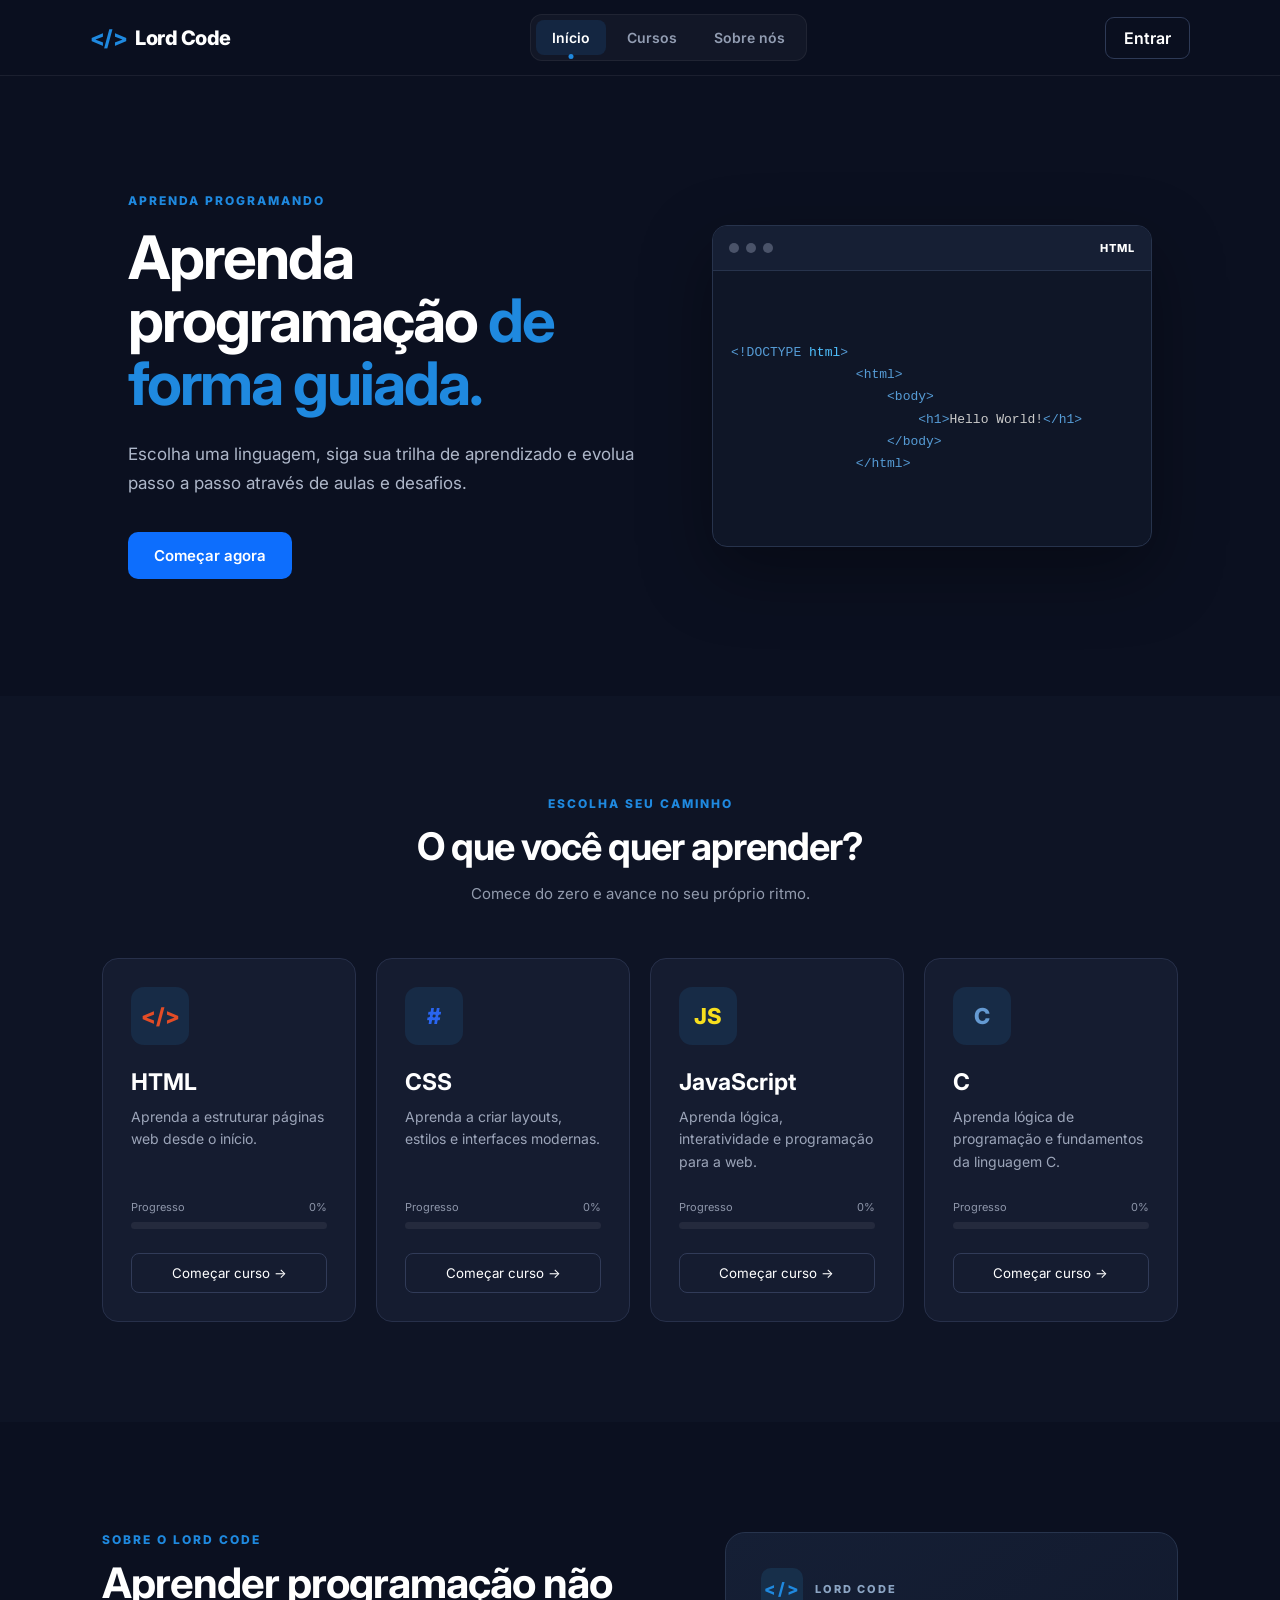
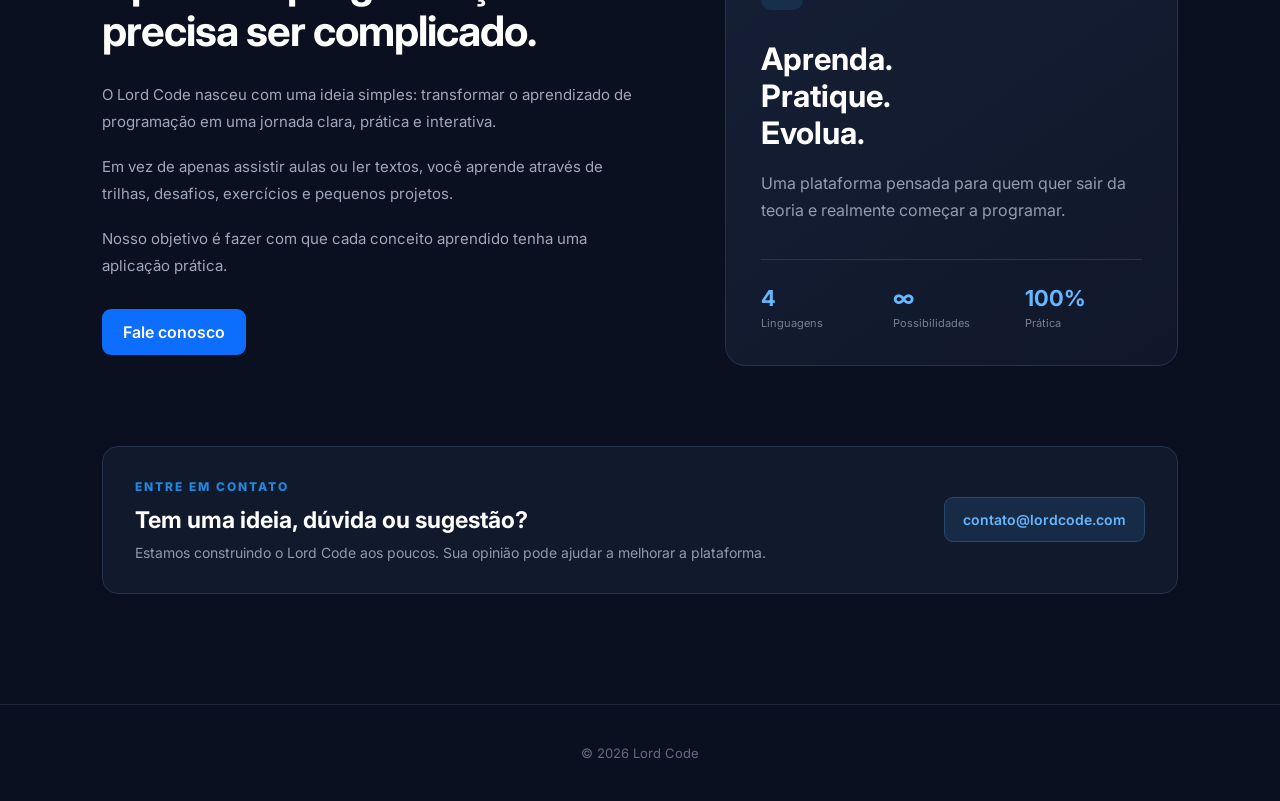
==== commit 633071f5: "Formatting adjustment" ====
--- a/index.html
+++ b/index.html
@@ -46,7 +46,9 @@
                             <span id="codeLanguage" class="code-language">HTML</span>
                         </div>
 
-                        <div class="code-content"><pre id="codeExample"></pre></div>
+                        <div class="code-content">
+                            <pre id="codeExample"></pre>
+                        </div>
 
                     </div>
                     
@@ -243,4 +245,4 @@
 
         <script src="script.js"></script>
     </body>
-</html>+</html>
--- a/style.css
+++ b/style.css
@@ -293,205 +293,158 @@
 }
 
 /* ===== CÓDIGO DO HERO ===== */
+
 .code-window {
-
     width: 440px;
-
     overflow: hidden;
-
     background: #0f1627;
-
     border: 1px solid #27334c;
-
     border-radius: 15px;
-
-    box-shadow:  0 25px 70px rgba(0, 0, 0, 0.35);
-
+    box-shadow: 0 25px 70px rgba(0, 0, 0, 0.35);
 }
 
 .code-top {
-
     height: 45px;
-
-    display: flex;
-
+    display: flex;
     align-items: center;
-
     justify-content: space-between;
-
     padding: 0 16px;
-
     background: #161f34;
-
     border-bottom: 1px solid #27334c;
-
 }
 
 .code-dots {
-
-    display: flex;
-
+    display: flex;
     gap: 7px;
-
 }
 
 .code-dots span {
-
     width: 10px;
-
     height: 10px;
-
     background: #4a5369;
-
     border-radius: 50%;
-
 }
 
 .code-language {
-
     font-size: 11px;
-
     font-weight: 800;
-
     letter-spacing: 1px;
-
 }
 
 .code-content {
-
     min-height: 275px;
-
-    display: flex;
-
+    display: flex;
     align-items: center;
-
 }
 
 .code-content pre {
-
     width: 100%;
-
-    padding: 28px;
-
+    margin: 0;
+    padding: 22px 18px;
+    box-sizing: border-box;
     font-family: "Courier New", monospace;
-
-    font-size: 14px;
-
-    line-height: 1.8;
-
-    white-space: pre-wrap;
-
-    transition:  opacity 0.35s ease;
-
+    font-size: 13px;
+    line-height: 1.7;
+    white-space: pre;
+    overflow-x: hidden;
+    transition: opacity 0.35s ease;
+}
+
+
+/* CORES HTML */
+
+.code-html .code-directive {
+    color: #4fc1ff;
 }
 
 .code-html .code-tag {
-
-    color: #e34c26;
-
+    color: #569cd6;
 }
 
 .code-html .code-text {
-
+    color: #cccccc;
+}
+
+
+/* CORES CSS */
+
+.code-css .code-selector {
+    color: #dcdcaa;
+}
+
+.code-css .code-property {
+    color: #9cdcfe;
+}
+
+.code-css .code-value {
+    color: #ce9178;
+}
+
+.code-css .code-punctuation {
+    color: #d4d4d4;
+}
+
+
+/* CORES JAVASCRIPT */
+
+.code-javascript .code-keyword {
+    color: #569cd6;
+}
+
+.code-javascript .code-function {
+    color: #dcdcaa;
+}
+
+.code-javascript .code-string {
+    color: #ce9178;
+}
+
+.code-javascript .code-text {
     color: #f1f1f1;
-
-}
-
-.code-html .code-value {
-
-    color: #f06529;
-
-}
-
-.code-css .code-selector {
-
-    color: #2965f1;
-
-}
-
-.code-css .code-property {
-
-    color: #38bdf8;
-
-}
-
-.code-css .code-value {
-
-    color: #60a5fa;
-
-}
-
-.code-javascript .code-keyword {
-
-    color: #f7df1e;
-
-}
-
-.code-javascript .code-function {
-
-    color: #f7df1e;
-
-}
-
-.code-javascript .code-string {
-
-    color: #f7df1e;
-
-}
-
-.code-javascript .code-text {
-
-    color: #f1f1f1;
-
-}
+}
+
+.code-javascript .code-operator {
+    color: #d4d4d4;
+}
+
+
+/* CORES C */
 
 .code-c .code-keyword {
-
     color: #659ad2;
-
 }
 
 .code-c .code-function {
-
     color: #4ec9b0;
-
 }
 
 .code-c .code-string {
-
     color: #ce9178;
-
 }
 
 .code-c .code-text {
-
     color: #d4d4d4;
-
-}
+}
+
+
+/* CORES JAVA */
 
 .code-java .code-keyword {
-
     color: #f89820;
-
 }
 
 .code-java .code-class {
-
     color: #ed8b00;
-
 }
 
 .code-java .code-string {
-
     color: #6a9955;
-
 }
 
 .code-java .code-text {
-
     color: #d4d4d4;
-
-}
+}
+
 
 /* ===== CURSOS ===== */
 .courses-section {
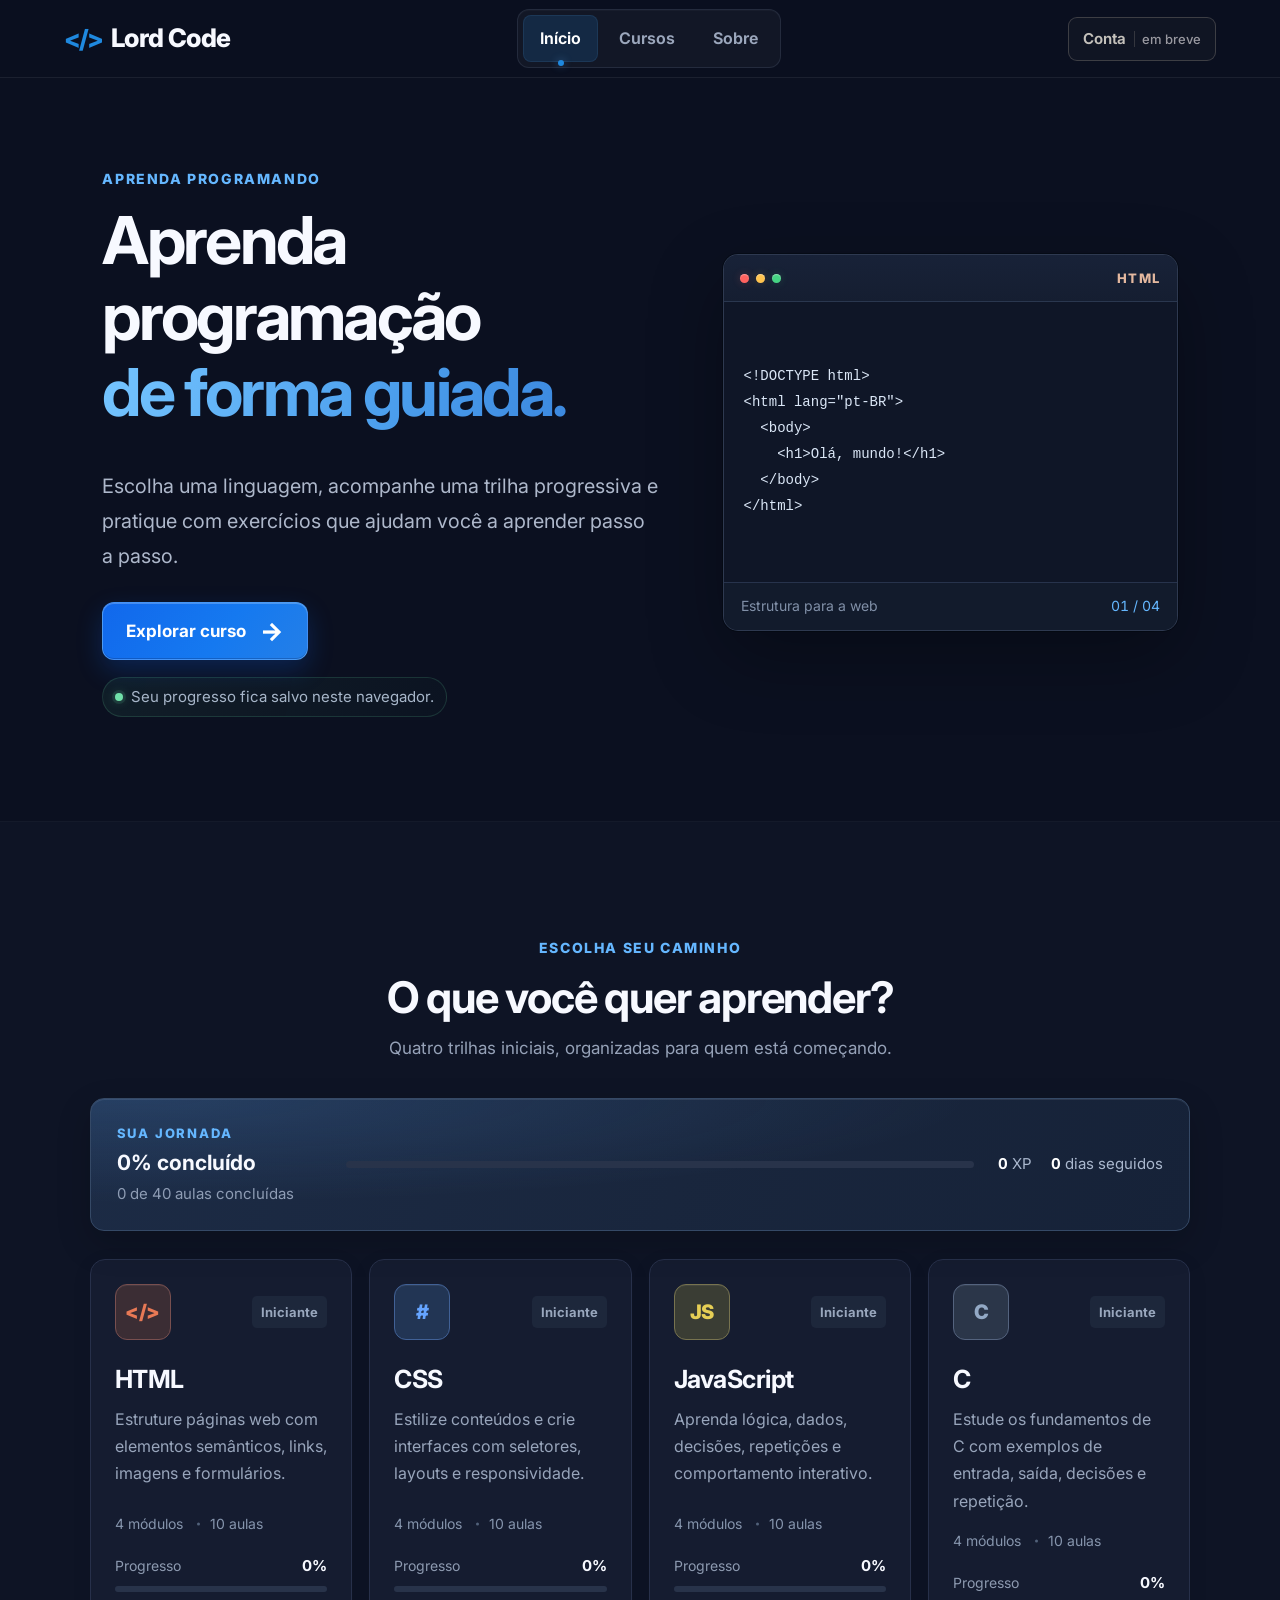
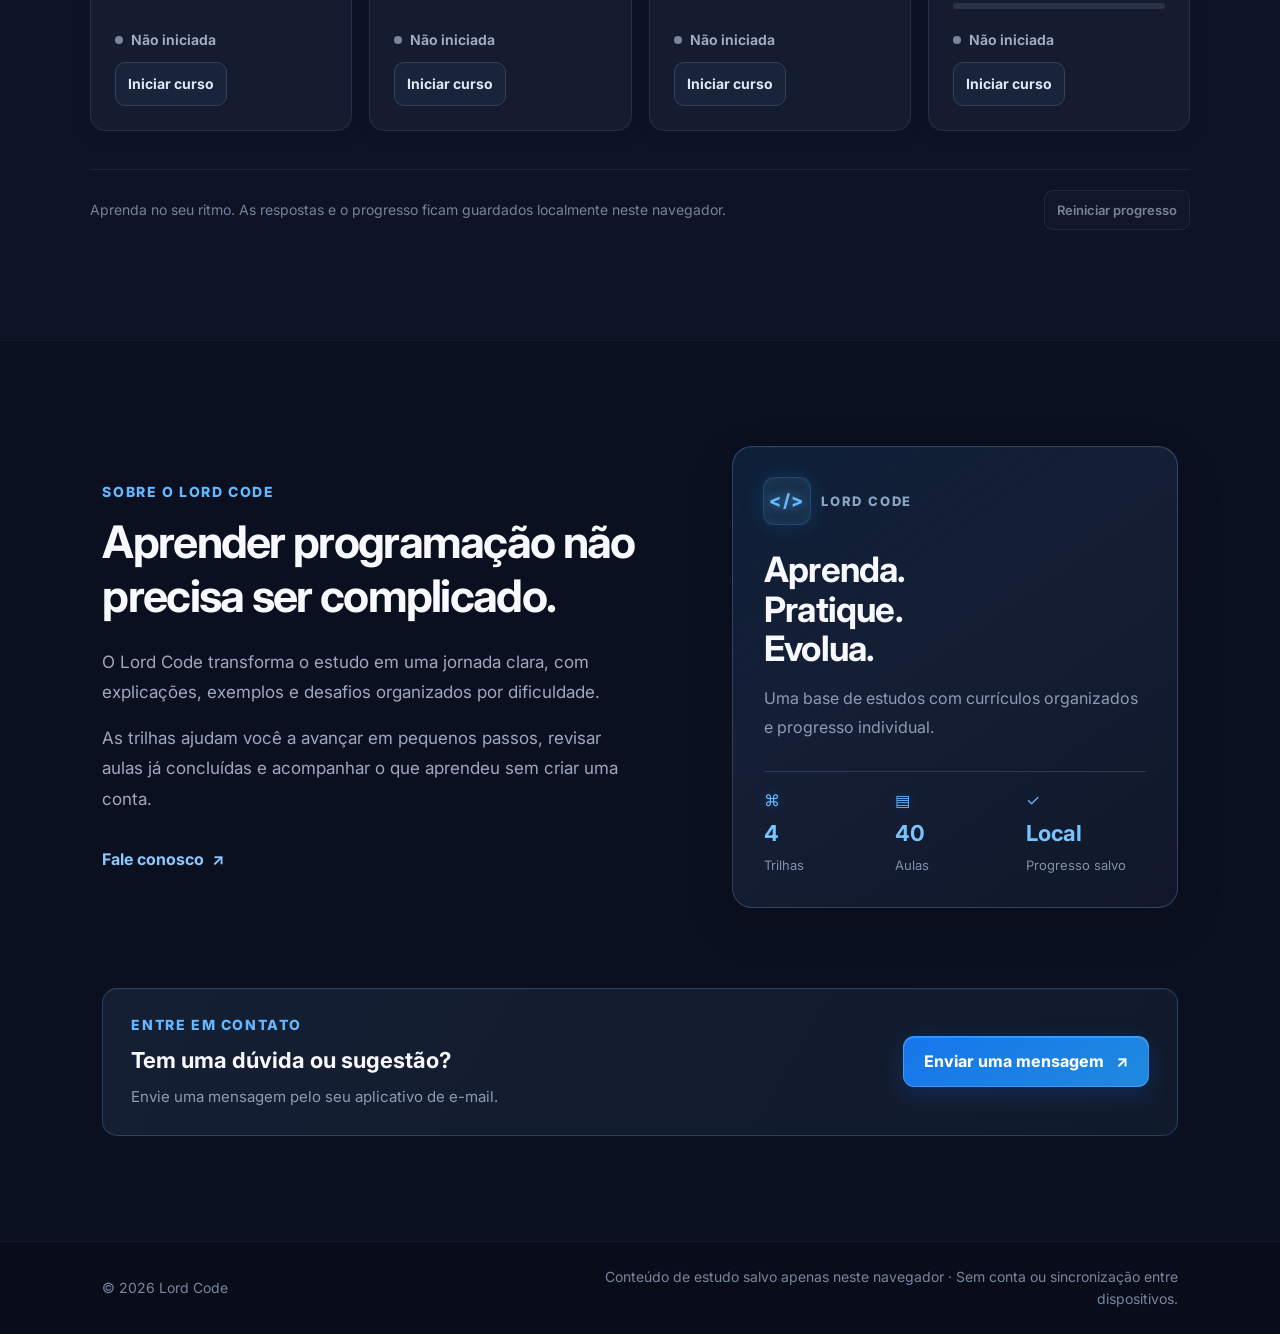
==== commit 8f268dfc: "Add files via upload" ====
--- a/index.html
+++ b/index.html
@@ -1,248 +1,121 @@
-<!DOCTYPE html>
-<html lang="pt-BR">
-
-    <head>
-        <meta charset="UTF-8">
-        <meta name="viewport" content="width=device-width, initial-scale=1.0">
-        <title>Lord Code - Aprenda Programação</title>
-        <link rel="preconnect" href="https://fonts.googleapis.com">
-        <link rel="preconnect" href="https://fonts.gstatic.com" crossorigin>
-        <link href="https://fonts.googleapis.com/css2?family=Inter:wght@400;500;600;700;800&display=swap" rel="stylesheet">
-        <link rel="stylesheet" href="style.css">
-    </head>
-
-    <body>
-
-        <header class="header">
-            <a href="#inicio" class="logo" id="homeLink"><span>&lt;/&gt;</span>Lord Code</a>
-
-            <nav class="navbar">
-                <a href="#inicio" class="nav-link active" data-section="inicio">Início</a>
-                <a href="#cursos" class="nav-link" data-section="cursos">Cursos</a>
-                <a href="#sobre" class="nav-link" data-section="sobre">Sobre nós</a>
-            </nav>
-
-            <a href="#inicio" class="login-btn" id="loginBtn">Entrar</a>
-        </header>
-
-        <main id="mainSite">
-            <section class="hero page-section" id="inicio">
-
-                <div class="hero-content">
-
-                    <p class="hero-tag">APRENDA PROGRAMANDO</p>
-                    <h1>Aprenda programação <span>de forma guiada.</span></h1>
-                    <p class="hero-description">Escolha uma linguagem, siga sua trilha de aprendizado e evolua passo a passo através de aulas e desafios.</p>
-                    <button class="hero-btn" id="startBtn">Começar agora</button>
-
-                </div>
-
-                <div class="hero-code">
-
-                    <div class="code-window">
-
-                        <div class="code-top">
-                            <div class="code-dots"><span></span><span></span><span></span></div>
-                            <span id="codeLanguage" class="code-language">HTML</span>
-                        </div>
-
-                        <div class="code-content">
-                            <pre id="codeExample"></pre>
-                        </div>
-
-                    </div>
-                    
-                </div>
-            </section>
-
-            <section class="courses-section page-section" id="cursos">
-
-                <div class="section-title">     
-                    <p>ESCOLHA SEU CAMINHO</p>
-                    <h2>O que você quer aprender?</h2>
-                    <span>Comece do zero e avance no seu próprio ritmo.</span>
-                </div>
-
-                <div class="courses-grid">
-
-                    <div class="course-card" data-course="html">
-                    
-                        <div class="course-icon html-icon">&lt;/&gt;</div>
-                
-                        <h3>HTML</h3>
-                        <p>Aprenda a estruturar páginas web desde o início.</p>
-
-                        <div class="course-progress">
-                            <div class="progress-top"><span>Progresso</span><span>0%</span></div>
-                            <div class="progress-bar"><div class="progress"></div></div>
-                        </div>
-
-                        <button>Começar curso →</button>
-
-                    </div>
-
-                    <div class="course-card" data-course="css">
-
-                        <div class="course-icon css-icon">#</div>
-
-                        <h3>CSS</h3>
-                        <p>Aprenda a criar layouts, estilos e interfaces modernas.</p>
-
-                        <div class="course-progress">
-                            <div class="progress-top"><span>Progresso</span><span>0%</span></div>
-                            <div class="progress-bar"><div class="progress"></div></div>
-                        </div>
-
-                        <button>Começar curso →</button>
-
-                    </div>
-
-                    <div class="course-card" data-course="javascript">
-
-                        <div class="course-icon js-icon">JS</div>
-
-                        <h3>JavaScript</h3>
-                        <p>Aprenda lógica, interatividade e programação para a web.</p>
-
-                        <div class="course-progress">
-                            <div class="progress-top"><span>Progresso</span><span>0%</span></div>
-                            <div class="progress-bar"><div class="progress"></div></div>
-                        </div>
-
-                        <button>Começar curso →</button>
-
-                    </div>
-
-                    <div class="course-card" data-course="c">
-
-                        <div class="course-icon c-icon">C</div>
-
-                        <h3>C</h3>
-                        <p>Aprenda lógica de programação e fundamentos da linguagem C.</p>
-
-                        <div class="course-progress">
-                            <div class="progress-top"><span>Progresso</span><span>0%</span></div>
-                            <div class="progress-bar"><div class="progress"></div></div>
-                        </div>
-
-                        <button>Começar curso →</button>
-
-                    </div>
-
-                </div>
-            </section>
-
-            <section class="about-section page-section" id="sobre">
-                <div class="about-content">
-
-                    <div class="about-text">
-                        <p class="section-tag">SOBRE O LORD CODE</p>
-                        <h2>Aprender programação não precisa ser complicado.</h2>
-                        <p>O Lord Code nasceu com uma ideia simples: transformar o aprendizado de programação em uma jornada clara, prática e interativa.</p>
-                        <p>Em vez de apenas assistir aulas ou ler textos, você aprende através de trilhas, desafios, exercícios e pequenos projetos.</p>
-                        <p>Nosso objetivo é fazer com que cada conceito aprendido tenha uma aplicação prática.</p>
-                        <a href="mailto:contato@lordcode.com" class="email-btn">Fale conosco</a>
-                    </div>
-
-                    <div class="about-card">
-
-                        <div class="about-card-top"><span class="about-icon">&lt;/&gt;</span><span>LORD CODE</span></div>
-
-                        <h3>Aprenda.<br>Pratique.<br>Evolua.</h3>
-                        <p>Uma plataforma pensada para quem quer sair da teoria e realmente começar a programar.</p>
-
-                        <div class="about-stats">
-                            <div><strong>4</strong><span>Linguagens</span></div>
-                            <div><strong>∞</strong><span>Possibilidades</span></div>
-                            <div><strong>100%</strong><span>Prática</span></div>
-                        </div>
-
-                    </div>
-                </div>
-
-                <div class="contact-box">
-                    <div>
-                        <p class="section-tag">ENTRE EM CONTATO</p>
-                        <h3>Tem uma ideia, dúvida ou sugestão?</h3>
-                        <p>Estamos construindo o Lord Code aos poucos. Sua opinião pode ajudar a melhorar a plataforma.</p>
-                    </div>
-                    <a href="mailto:contato@lordcode.com?subject=Contato%20Lord%20Code" class="contact-email">contato@lordcode.com</a>
-                </div>
-
-            </section>
-        </main>
-
-        <main id="courseSite" class="course-site">
-            <section class="course-page" id="coursePage">
-                <div class="course-page-header">
-
-                    <button class="back-btn" id="backCourses">← Voltar para cursos</button>
-
-                    <div>
-                        <p>TRILHA DE APRENDIZADO</p>
-                        <h2 id="courseTitle">HTML</h2>
-                        <span id="courseDescription">Aprenda HTML do básico ao avançado.</span>
-                    </div>
-
-                </div>
-
-                <div class="overall-progress">
-                    <div><span>Seu progresso</span><strong id="overallProgress">0%</strong></div>
-                    <div class="big-progress-bar"><div id="bigProgress" class="big-progress"></div></div>
-                </div>
-
-                <div class="learning-path">
-                    <div class="path-line"></div>
-                    <div class="lesson" data-lesson="0"><div class="lesson-number">1</div><div class="lesson-content"><span>MÓDULO 01</span><h3>Introdução</h3><p>Conheça os fundamentos da linguagem.</p></div></div>
-                    <div class="lesson" data-lesson="1"><div class="lesson-number">2</div><div class="lesson-content"><span>MÓDULO 02</span><h3>Fundamentos</h3><p>Aprenda os principais conceitos.</p></div></div>
-                    <div class="lesson" data-lesson="2"><div class="lesson-number">3</div><div class="lesson-content"><span>MÓDULO 03</span><h3>Prática</h3><p>Resolva exercícios e desafios.</p></div></div>
-                    <div class="lesson" data-lesson="3"><div class="lesson-number">4</div><div class="lesson-content"><span>MÓDULO 04</span><h3>Projeto</h3><p>Coloque tudo em prática.</p></div></div>
-                </div>
-
-            </section>
-
-            <section class="lesson-page" id="lessonPage">
-                <button class="back-btn" id="backCourse">← Voltar para trilha</button>
-
-                <div class="lesson-container">
-                    <div class="lesson-header">
-                        <span id="lessonLabel">AULA 01</span>
-                        <h2 id="lessonTitle">Introdução</h2>
-                        <p id="lessonDescription">Vamos começar entendendo os conceitos fundamentais.</p>
-                    </div>
-
-                    <div class="lesson-content-box">
-                        <h3>O que vamos aprender?</h3>
-                        <p>Nesta aula você aprenderá os conceitos fundamentais da linguagem escolhida.</p>
-
-                        <div class="example-box">
-                            <div class="example-header">Exemplo</div>
-                            <pre><span class="purple">print</span>(<span class="green">"Olá, mundo!"</span>)</pre>
-                        </div>
-
-                        <div class="exercise">
-                            <h3>Desafio</h3>
-                            <p>Qual comando utilizamos para exibir uma mensagem na tela?</p>
-
-                            <div class="answer-options">
-                                <button class="answer-option" data-correct="true">print()</button>
-                                <button class="answer-option" data-correct="false">input()</button>
-                                <button class="answer-option" data-correct="false">return()</button>
-                            </div>
-
-                            <button class="send-answer" id="sendAnswer">Enviar resposta</button>
-                            <p id="answerResult" class="answer-result"></p>
-
-                        </div>
-
-                        <button class="complete-btn" id="completeLesson">Concluir aula →</button>
-                    </div>
-                </div>
-            </section>
-        </main>
-
-        <footer><p>© 2026 Lord Code</p></footer>
-
-        <script src="script.js"></script>
-    </body>
-</html>
+<!DOCTYPE html>
+<html lang="pt-BR">
+<head>
+  <meta charset="UTF-8">
+  <meta name="viewport" content="width=device-width, initial-scale=1.0">
+  <meta name="theme-color" content="#0b1020">
+  <meta name="description" content="Aprenda HTML, CSS, JavaScript e C em trilhas práticas e guiadas com o Lord Code.">
+  <title>Lord Code — Aprenda programação</title>
+  <link rel="preconnect" href="https://fonts.googleapis.com">
+  <link rel="preconnect" href="https://fonts.gstatic.com" crossorigin>
+  <link href="https://fonts.googleapis.com/css2?family=Inter:wght@400;500;600;700;800&display=swap" rel="stylesheet">
+  <link rel="stylesheet" href="style.css">
+</head>
+<body>
+  <a class="skip-link" href="#mainSite">Pular para o conteúdo</a>
+  <header class="header">
+    <a href="#inicio" class="logo" id="homeLink" aria-label="Lord Code — início"><span aria-hidden="true">&lt;/&gt;</span>Lord Code</a>
+    <button class="menu-toggle" id="menuToggle" aria-controls="mainNav" aria-expanded="false" aria-label="Abrir menu de navegação"><span></span><span></span><span></span></button>
+    <nav class="navbar" id="mainNav" aria-label="Navegação principal">
+      <a href="#inicio" class="nav-link active" data-section="inicio">Início</a>
+      <a href="#cursos" class="nav-link" data-section="cursos">Cursos</a>
+      <a href="#sobre" class="nav-link" data-section="sobre">Sobre</a>
+    </nav>
+    <div class="header-actions">
+      <button class="account-btn" id="accountBtn" aria-disabled="true" title="Área de conta em breve">Conta <span>em breve</span></button>
+    </div>
+  </header>
+
+  <main id="mainSite">
+    <section class="hero page-section" id="inicio" aria-labelledby="heroTitle">
+      <div class="hero-content">
+        <p class="hero-tag">APRENDA PROGRAMANDO</p>
+        <h1 id="heroTitle">Aprenda programação <span>de forma guiada.</span></h1>
+        <p class="hero-description">Escolha uma linguagem, acompanhe uma trilha progressiva e pratique com exercícios que ajudam você a aprender passo a passo.</p>
+        <button class="primary-btn" id="startBtn">Explorar curso <span aria-hidden="true">→</span></button>
+        <div class="hero-proof"><span class="proof-dot" aria-hidden="true"></span><span>Seu progresso fica salvo neste navegador.</span></div>
+      </div>
+      <div class="hero-code" aria-label="Exemplos de código em diferentes linguagens">
+        <div class="code-window">
+          <div class="code-top"><div class="code-dots" aria-hidden="true"><span></span><span></span><span></span></div><span id="codeLanguage" class="code-language">HTML</span></div>
+          <div class="code-content"><pre id="codeExample" tabindex="0" aria-label="Exemplo de código rotativo"></pre></div>
+          <div class="code-footer"><span id="codeCaption">Uma estrutura para a web</span><span class="code-indicator" id="codeIndicator">01 / 04</span></div>
+        </div>
+      </div>
+    </section>
+
+    <section class="courses-section page-section" id="cursos" aria-labelledby="coursesTitle">
+      <div class="section-title">
+        <p>ESCOLHA SEU CAMINHO</p>
+        <h2 id="coursesTitle">O que você quer aprender?</h2>
+        <span>Quatro trilhas iniciais, organizadas para quem está começando.</span>
+      </div>
+      <div class="overall-overview" aria-label="Resumo do progresso geral">
+        <div class="overview-copy"><span class="eyebrow">SUA JORNADA</span><strong id="homeProgressLabel">0% concluído</strong><span id="homeProgressDetail">0 de 40 aulas concluídas</span></div>
+        <div class="overview-track" role="progressbar" id="homeProgressBar" aria-label="Progresso geral" aria-valuemin="0" aria-valuemax="100" aria-valuenow="0"><span id="homeProgressFill"></span></div>
+        <div class="overview-rewards"><span><strong id="homeXp">0</strong> XP</span><span><strong id="homeStreak">0</strong> dias seguidos</span></div>
+      </div>
+      <div class="courses-grid" id="coursesGrid" aria-live="polite"></div>
+      <div class="progress-tools"><p>Aprenda no seu ritmo. As respostas e o progresso ficam guardados localmente neste navegador.</p><button class="text-btn" id="resetProgressBtn" title="Será solicitada uma confirmação antes de apagar o progresso" aria-label="Abrir confirmação para reiniciar o progresso">Reiniciar progresso</button></div>
+    </section>
+
+    <section class="about-section page-section" id="sobre" aria-labelledby="aboutTitle">
+      <div class="about-content">
+        <div class="about-text">
+          <p class="section-tag">SOBRE O LORD CODE</p>
+          <h2 id="aboutTitle">Aprender programação não precisa ser complicado.</h2>
+          <p>O Lord Code transforma o estudo em uma jornada clara, com explicações, exemplos e desafios organizados por dificuldade.</p>
+          <p>As trilhas ajudam você a avançar em pequenos passos, revisar aulas já concluídas e acompanhar o que aprendeu sem criar uma conta.</p>
+          <a href="mailto:contato@lordcode.com?subject=Contato%20Lord%20Code" class="secondary-link">Fale conosco <span aria-hidden="true">↗</span></a>
+        </div>
+        <div class="about-card">
+          <div class="about-card-top"><span class="about-icon" aria-hidden="true">&lt;/&gt;</span><span>LORD CODE</span></div>
+          <h3>Aprenda.<br>Pratique.<br>Evolua.</h3>
+          <p>Uma base de estudos com currículos organizados e progresso individual.</p>
+          <div class="about-stats">
+            <div><span class="stat-icon" aria-hidden="true">⌘</span><strong>4</strong><span>Trilhas</span></div>
+            <div><span class="stat-icon" aria-hidden="true">▤</span><strong id="totalLessonsStat">40</strong><span>Aulas</span></div>
+            <div><span class="stat-icon" aria-hidden="true">✓</span><strong>Local</strong><span>Progresso salvo</span></div>
+          </div>
+        </div>
+      </div>
+      <div class="contact-box"><div><p class="section-tag">ENTRE EM CONTATO</p><h3>Tem uma dúvida ou sugestão?</h3><p>Envie uma mensagem pelo seu aplicativo de e-mail.</p></div><a href="mailto:contato@lordcode.com?subject=Contato%20Lord%20Code" class="contact-email contact-send-btn">Enviar uma mensagem <span aria-hidden="true">↗</span></a></div>
+    </section>
+  </main>
+
+  <main id="courseSite" class="course-site" hidden>
+    <section class="course-page" id="coursePage" aria-labelledby="courseTitle">
+      <button class="back-btn" id="backCourses">Voltar para cursos</button>
+      <div id="courseDashboard"></div>
+    </section>
+    <section class="lesson-page" id="lessonPage" hidden aria-labelledby="lessonTitle">
+      <div class="lesson-container" id="lessonContainer"></div>
+    </section>
+  </main>
+
+  <footer><p>© 2026 Lord Code</p><p class="footer-note">Conteúdo de estudo salvo apenas neste navegador · Sem conta ou sincronização entre dispositivos.</p></footer>
+
+  <div class="toast-region" id="toastRegion" aria-live="polite" aria-atomic="true"></div>
+  <dialog class="reset-dialog" id="resetDialog" aria-labelledby="resetTitle" aria-describedby="resetDescription">
+    <form method="dialog">
+      <span class="dialog-icon" aria-hidden="true">!</span>
+      <h2 id="resetTitle">Reiniciar todo o progresso?</h2>
+      <p id="resetDescription">Esta ação apaga do navegador as aulas concluídas, respostas registradas, XP, conquistas e sequência de estudos. Não é possível desfazer.</p>
+      <div class="dialog-actions"><button class="secondary-btn" value="cancel">Manter progresso</button><button class="danger-btn" id="confirmResetBtn" value="confirm">Apagar meu progresso</button></div>
+    </form>
+  </dialog>
+
+  <script src="data/html.js"></script>
+  <script src="data/css.js"></script>
+  <script src="data/javascript.js"></script>
+  <script src="data/c.js"></script>
+  <script src="js/util.js"></script>
+  <script src="js/curriculum.js"></script>
+  <script src="js/checks.js"></script>
+  <script src="js/runner.js"></script>
+  <script src="js/state.js"></script>
+  <script src="js/exercises.js"></script>
+  <script src="js/app.js"></script>
+  <script src="script.js"></script>
+</body>
+</html>
--- a/style.css
+++ b/style.css
@@ -1,1538 +1,1711 @@
-* {
-
-    margin: 0;
-
-    padding: 0;
-
-    box-sizing: border-box;
-
-}
-
-html {
-
-    scroll-behavior: smooth;
-
-    scroll-padding-top: 90px;
-
-}
-
-body {
-
-    font-family: "Inter", sans-serif;
-
-    background: #0b1020;
-
-    color: white;
-
-}
-
-/* ===== NAVBAR ===== */
-.header {
-
-    position: sticky;
-
-    top: 0;
-
-    z-index: 1000;
-
-    height: 76px;
-
-    display: flex;
-
-    align-items: center;
-
-    justify-content: space-between;
-
-    padding: 0 7%;
-
-    background: rgba(11, 16, 32, 0.86);
-
-    border-bottom: 1px solid rgba(255, 255, 255, 0.07);
-
-    backdrop-filter: blur(14px);
-
-}
-
-.logo {
-
-    display: flex;
-
-    align-items: center;
-
-    gap: 8px;
-
-    color: white;
-
-    text-decoration: none;
-
-    font-size: 20px;
-
-    font-weight: 800;
-
-    letter-spacing: -0.5px;
-
-}
-
-.logo span {
-
-    color: #1f89df;
-
-    font-size: 22px;
-
-}
-
-.navbar {
-
-    display: flex;
-
-    align-items: center;
-
-    gap: 5px;
-
-    padding: 5px;
-
-    background: rgba(255, 255, 255, 0.035);
-
-    border: 1px solid rgba(255, 255, 255, 0.06);
-
-    border-radius: 12px;
-
-}
-
-.nav-link {
-
-    position: relative;
-
-    padding: 9px 16px;
-
-    color: #929db2;
-
-    text-decoration: none;
-
-    font-size: 14px;
-
-    font-weight: 600;
-
-    border-radius: 8px;
-
-    transition: 0.25s;
-
-}
-
-.nav-link:hover {
-
-    color: white;
-
-    background: rgba(31, 137, 223, 0.08);
-
-}
-
-.nav-link.active {
-
-    color: white;
-
-    background: rgba(31, 137, 223, 0.14);
-
-}
-
-.nav-link.active::after {
-
-    content: "";
-
-    position: absolute;
-
-    left: 50%;
-
-    bottom: -4px;
-
-    width: 5px;
-
-    height: 5px;
-
-    transform: translateX(-50%);
-
-    background: #1f89df;
-
-    border-radius: 50%;
-
-}
-
-.login-btn {
-
-    padding: 10px 18px;
-
-    color: white;
-
-    background: transparent;
-
-    border: 1px solid #2e3a56;
-
-    border-radius: 9px;
-
-    font-family: inherit;
-
-    font-weight: 600;
-
-    text-decoration: none;
-
-    transition: 0.2s;
-
-}
-
-.login-btn:hover {
-
-    color: #65b7ff;
-
-    border-color: #1f89df;
-
-    background: rgba(31, 137, 223, 0.08);
-
-}
-
-/* ===== HERO ===== */
-.hero {
-
-    min-height: 620px;
-
-    display: flex;
-
-    align-items: center;
-
-    justify-content: space-between;
-
-    gap: 60px;
-
-    padding: 90px 10%;
-
-}
-
-.hero-content {
-
-    max-width: 620px;
-
-}
-
-.hero-tag {
-
-    margin-bottom: 18px;
-
-    color: #1f89df;
-
-    font-size: 12px;
-
-    font-weight: 800;
-
-    letter-spacing: 2px;
-
-}
-
-.hero h1 {
-
-    margin-bottom: 25px;
-
-    font-size: 60px;
-
-    line-height: 1.05;
-
-    letter-spacing: -2px;
-
-}
-
-.hero h1 span {
-
-    color: #1f89df;
-
-}
-
-.hero-description {
-
-    max-width: 560px;
-
-    margin-bottom: 34px;
-
-    color: #aeb7c9;
-
-    font-size: 17px;
-
-    line-height: 1.7;
-
-}
-
-.hero-btn {
-
-    padding: 14px 26px;
-
-    color: white;
-
-    background: #0d6efd;
-
-    border: none;
-
-    border-radius: 10px;
-
-    font-family: inherit;
-
-    font-size: 15px;
-
-    font-weight: 600;
-
-    cursor: pointer;
-
-    transition: 0.2s;
-
-}
-
-.hero-btn:hover {
-
-    transform: translateY(-3px);
-
-    background: #1f89df;
-
-    box-shadow:  0 12px 30px rgba(31, 137, 223, 0.2);
-
-}
-
-/* ===== CÓDIGO DO HERO ===== */
-
-.code-window {
-    width: 440px;
-    overflow: hidden;
-    background: #0f1627;
-    border: 1px solid #27334c;
-    border-radius: 15px;
-    box-shadow: 0 25px 70px rgba(0, 0, 0, 0.35);
-}
-
-.code-top {
-    height: 45px;
-    display: flex;
-    align-items: center;
-    justify-content: space-between;
-    padding: 0 16px;
-    background: #161f34;
-    border-bottom: 1px solid #27334c;
-}
-
-.code-dots {
-    display: flex;
-    gap: 7px;
-}
-
-.code-dots span {
-    width: 10px;
-    height: 10px;
-    background: #4a5369;
-    border-radius: 50%;
-}
-
-.code-language {
-    font-size: 11px;
-    font-weight: 800;
-    letter-spacing: 1px;
-}
-
-.code-content {
-    min-height: 275px;
-    display: flex;
-    align-items: center;
-}
-
-.code-content pre {
-    width: 100%;
-    margin: 0;
-    padding: 22px 18px;
-    box-sizing: border-box;
-    font-family: "Courier New", monospace;
-    font-size: 13px;
-    line-height: 1.7;
-    white-space: pre;
-    overflow-x: hidden;
-    transition: opacity 0.35s ease;
-}
-
-
-/* CORES HTML */
-
-.code-html .code-directive {
-    color: #4fc1ff;
-}
-
-.code-html .code-tag {
-    color: #569cd6;
-}
-
-.code-html .code-text {
-    color: #cccccc;
-}
-
-
-/* CORES CSS */
-
-.code-css .code-selector {
-    color: #dcdcaa;
-}
-
-.code-css .code-property {
-    color: #9cdcfe;
-}
-
-.code-css .code-value {
-    color: #ce9178;
-}
-
-.code-css .code-punctuation {
-    color: #d4d4d4;
-}
-
-
-/* CORES JAVASCRIPT */
-
-.code-javascript .code-keyword {
-    color: #569cd6;
-}
-
-.code-javascript .code-function {
-    color: #dcdcaa;
-}
-
-.code-javascript .code-string {
-    color: #ce9178;
-}
-
-.code-javascript .code-text {
-    color: #f1f1f1;
-}
-
-.code-javascript .code-operator {
-    color: #d4d4d4;
-}
-
-
-/* CORES C */
-
-.code-c .code-keyword {
-    color: #659ad2;
-}
-
-.code-c .code-function {
-    color: #4ec9b0;
-}
-
-.code-c .code-string {
-    color: #ce9178;
-}
-
-.code-c .code-text {
-    color: #d4d4d4;
-}
-
-
-/* CORES JAVA */
-
-.code-java .code-keyword {
-    color: #f89820;
-}
-
-.code-java .code-class {
-    color: #ed8b00;
-}
-
-.code-java .code-string {
-    color: #6a9955;
-}
-
-.code-java .code-text {
-    color: #d4d4d4;
-}
-
-
-/* ===== CURSOS ===== */
-.courses-section {
-
-    padding: 100px 8%;
-
-    background: #0e1425;
-
-}
-
-.section-title {
-
-    margin-bottom: 55px;
-
-    text-align: center;
-
-}
-
-.section-title p, .section-tag {
-
-    margin-bottom: 12px;
-
-    color: #1f89df;
-
-    font-size: 12px;
-
-    font-weight: 800;
-
-    letter-spacing: 2px;
-
-}
-
-.section-title h2 {
-
-    margin-bottom: 14px;
-
-    font-size: 38px;
-
-    letter-spacing: -1px;
-
-}
-
-.section-title span {
-
-    color: #929bad;
-
-    font-size: 15px;
-
-}
-
-.courses-grid {
-
-    max-width: 1200px;
-
-    display: grid;
-
-    grid-template-columns:  repeat(4, 1fr);
-
-    gap: 20px;
-
-    margin: 0 auto;
-
-}
-
-.course-card {
-
-    padding: 28px;
-
-    background: #151c30;
-
-    border: 1px solid #27304a;
-
-    border-radius: 16px;
-
-    cursor: pointer;
-
-    transition: 0.25s;
-
-}
-
-.course-card:hover {
-
-    transform: translateY(-6px);
-
-    border-color: #0d6efd;
-
-    box-shadow:  0 15px 35px rgba(13, 110, 253, 0.10);
-
-}
-
-.course-icon {
-
-    width: 58px;
-
-    height: 58px;
-
-    display: flex;
-
-    align-items: center;
-
-    justify-content: center;
-
-    margin-bottom: 23px;
-
-    background: #172b46;
-
-    border-radius: 13px;
-
-    font-size: 22px;
-
-    font-weight: 800;
-
-}
-
-.html-icon {
-
-    color: #e34c26;
-
-}
-
-.css-icon {
-
-    color: #2965f1;
-
-}
-
-.js-icon {
-
-    color: #f7df1e;
-
-}
-
-.c-icon {
-
-    color: #659ad2;
-
-}
-
-.course-card h3 {
-
-    margin-bottom: 10px;
-
-    font-size: 23px;
-
-}
-
-.course-card p {
-
-    min-height: 72px;
-
-    color: #9ca5b9;
-
-    font-size: 14px;
-
-    line-height: 1.6;
-
-}
-
-.course-progress {
-
-    margin-top: 22px;
-
-}
-
-.progress-top {
-
-    display: flex;
-
-    justify-content: space-between;
-
-    margin-bottom: 8px;
-
-    color: #8e96aa;
-
-    font-size: 11px;
-
-}
-
-.progress-bar {
-
-    height: 7px;
-
-    overflow: hidden;
-
-    background: #242a3d;
-
-    border-radius: 20px;
-
-}
-
-.progress {
-
-    width: 0%;
-
-    height: 100%;
-
-    background: linear-gradient(  90deg,  #0d6efd,  #1f89df  );
-
-}
-
-.course-card button {
-
-    width: 100%;
-
-    margin-top: 24px;
-
-    padding: 11px;
-
-    color: white;
-
-    background: transparent;
-
-    border: 1px solid #313b58;
-
-    border-radius: 8px;
-
-    font-family: inherit;
-
-    cursor: pointer;
-
-    transition: 0.2s;
-
-}
-
-.course-card button:hover {
-
-    background: #0d6efd;
-
-    border-color: #0d6efd;
-
-}
-
-/* ===== SOBRE ===== */
-.about-section {
-
-    padding: 110px 8%;
-
-    background: #0b1020;
-
-}
-
-.about-content {
-
-    max-width: 1150px;
-
-    display: grid;
-
-    grid-template-columns:  1.1fr 0.9fr;
-
-    gap: 70px;
-
-    margin: 0 auto;
-
-}
-
-.about-text h2 {
-
-    max-width: 650px;
-
-    margin-bottom: 25px;
-
-    font-size: 42px;
-
-    line-height: 1.15;
-
-    letter-spacing: -1px;
-
-}
-
-.about-text > p:not(.section-tag) {
-
-    max-width: 650px;
-
-    margin-bottom: 18px;
-
-    color: #9ea8bb;
-
-    line-height: 1.8;
-
-    font-size: 15px;
-
-}
-
-.email-btn {
-
-    display: inline-block;
-
-    margin-top: 12px;
-
-    padding: 13px 21px;
-
-    color: white;
-
-    background: #0d6efd;
-
-    border-radius: 9px;
-
-    text-decoration: none;
-
-    font-weight: 600;
-
-    transition: 0.2s;
-
-}
-
-.email-btn:hover {
-
-    background: #1f89df;
-
-    transform: translateY(-2px);
-
-}
-
-.about-card {
-
-    padding: 35px;
-
-    background:  linear-gradient(  145deg,  #151f35,  #10172a  );
-
-    border: 1px solid #27344d;
-
-    border-radius: 20px;
-
-}
-
-.about-card-top {
-
-    display: flex;
-
-    align-items: center;
-
-    gap: 12px;
-
-    margin-bottom: 30px;
-
-    color: #8ca5c4;
-
-    font-size: 11px;
-
-    font-weight: 800;
-
-    letter-spacing: 2px;
-
-}
-
-.about-icon {
-
-    width: 42px;
-
-    height: 42px;
-
-    display: flex;
-
-    align-items: center;
-
-    justify-content: center;
-
-    color: #1f89df;
-
-    background: #172f4a;
-
-    border-radius: 10px;
-
-    font-size: 17px;
-
-}
-
-.about-card h3 {
-
-    margin-bottom: 18px;
-
-    font-size: 31px;
-
-    line-height: 1.2;
-
-}
-
-.about-card > p {
-
-    margin-bottom: 35px;
-
-    color: #929db2;
-
-    line-height: 1.7;
-
-}
-
-.about-stats {
-
-    display: grid;
-
-    grid-template-columns:  repeat(3, 1fr);
-
-    gap: 15px;
-
-    padding-top: 25px;
-
-    border-top: 1px solid #29354d;
-
-}
-
-.about-stats div {
-
-    display: flex;
-
-    flex-direction: column;
-
-    gap: 5px;
-
-}
-
-.about-stats strong {
-
-    color: #65b7ff;
-
-    font-size: 22px;
-
-}
-
-.about-stats span {
-
-    color: #758197;
-
-    font-size: 11px;
-
-}
-
-/* ===== CONTATO ===== */
-.contact-box {
-
-    max-width: 1150px;
-
-    display: flex;
-
-    align-items: center;
-
-    justify-content: space-between;
-
-    gap: 30px;
-
-    margin: 80px auto 0;
-
-    padding: 32px;
-
-    background: #11192c;
-
-    border: 1px solid #27344d;
-
-    border-radius: 16px;
-
-}
-
-.contact-box h3 {
-
-    margin-bottom: 10px;
-
-    font-size: 23px;
-
-}
-
-.contact-box p:not(.section-tag) {
-
-    color: #8f9aaf;
-
-    font-size: 14px;
-
-}
-
-.contact-email {
-
-    padding: 13px 18px;
-
-    color: #65b7ff;
-
-    background: #172b46;
-
-    border: 1px solid #29496a;
-
-    border-radius: 9px;
-
-    text-decoration: none;
-
-    font-size: 14px;
-
-    font-weight: 600;
-
-    white-space: nowrap;
-
-    transition: 0.2s;
-
-}
-
-.contact-email:hover {
-
-    color: white;
-
-    background: #0d6efd;
-
-    border-color: #0d6efd;
-
-}
-
-/* ===== ÁREA DOS CURSOS ===== */
-.course-site {
-
-    display: none;
-
-    min-height: calc(100vh - 76px);
-
-}
-
-.course-page {
-
-    max-width: 1000px;
-
-    margin: 0 auto;
-
-    padding: 70px 8%;
-
-}
-
-.course-page-header {
-
-    display: flex;
-
-    gap: 35px;
-
-    margin-bottom: 40px;
-
-}
-
-.course-page-header h2 {
-
-    margin: 7px 0;
-
-    font-size: 42px;
-
-}
-
-.course-page-header p {
-
-    color: #1f89df;
-
-    font-size: 11px;
-
-    font-weight: 800;
-
-    letter-spacing: 1px;
-
-}
-
-.course-page-header span {
-
-    color: #9da6b8;
-
-    font-size: 14px;
-
-}
-
-.back-btn {
-
-    height: fit-content;
-
-    padding: 7px 0;
-
-    color: #9da6b8;
-
-    background: transparent;
-
-    border: none;
-
-    font-family: inherit;
-
-    cursor: pointer;
-
-    transition: 0.2s;
-
-}
-
-.back-btn:hover {
-
-    color: #1f89df;
-
-}
-
-/* ===== PROGRESSO ===== */
-.overall-progress {
-
-    padding: 24px;
-
-    margin-bottom: 55px;
-
-    background: #151c30;
-
-    border: 1px solid #27304a;
-
-    border-radius: 14px;
-
-}
-
-.overall-progress > div:first-child {
-
-    display: flex;
-
-    justify-content: space-between;
-
-    margin-bottom: 12px;
-
-    color: #9da6ba;
-
-    font-size: 13px;
-
-}
-
-.overall-progress strong {
-
-    color: #65b7ff;
-
-}
-
-.big-progress-bar {
-
-    height: 8px;
-
-    overflow: hidden;
-
-    background: #242a3d;
-
-    border-radius: 20px;
-
-}
-
-.big-progress {
-
-    width: 0%;
-
-    height: 100%;
-
-    background: linear-gradient(  90deg,  #0d6efd,  #1f89df  );
-
-}
-
-/* ===== TRILHA ===== */
-.learning-path {
-
-    position: relative;
-
-}
-
-.path-line {
-
-    position: absolute;
-
-    top: 30px;
-
-    bottom: 30px;
-
-    left: 30px;
-
-    width: 3px;
-
-    background: #2b334b;
-
-}
-
-.lesson {
-
-    position: relative;
-
-    display: flex;
-
-    gap: 24px;
-
-    padding: 24px;
-
-    margin-bottom: 18px;
-
-    background: #151c30;
-
-    border: 1px solid #27304a;
-
-    border-radius: 14px;
-
-    cursor: pointer;
-
-    transition: 0.2s;
-
-}
-
-.lesson:hover {
-
-    transform: translateX(5px);
-
-    border-color: #0d6efd;
-
-}
-
-.lesson-number {
-
-    min-width: 60px;
-
-    height: 60px;
-
-    display: flex;
-
-    align-items: center;
-
-    justify-content: center;
-
-    background: #242b45;
-
-    border: 3px solid #0e1425;
-
-    border-radius: 50%;
-
-    font-weight: 700;
-
-    z-index: 2;
-
-}
-
-.lesson.completed .lesson-number {
-
-    background: #1f89df;
-
-}
-
-.lesson-content span {
-
-    color: #1f89df;
-
-    font-size: 10px;
-
-    font-weight: 800;
-
-    letter-spacing: 1px;
-
-}
-
-.lesson-content h3 {
-
-    margin: 6px 0;
-
-    font-size: 19px;
-
-}
-
-.lesson-content p {
-
-    color: #929aaf;
-
-    font-size: 14px;
-
-}
-
-/* ===== AULA ===== */
-.lesson-page {
-
-    max-width: 1000px;
-
-    margin: 0 auto;
-
-    padding: 60px 8%;
-
-}
-
-.lesson-container {
-
-    margin-top: 28px;
-
-}
-
-.lesson-header span {
-
-    color: #1f89df;
-
-    font-size: 11px;
-
-    font-weight: 800;
-
-    letter-spacing: 1px;
-
-}
-
-.lesson-header h2 {
-
-    margin: 9px 0;
-
-    font-size: 42px;
-
-}
-
-.lesson-header p {
-
-    margin-bottom: 38px;
-
-    color: #9da6b8;
-
-    font-size: 14px;
-
-}
-
-.lesson-content-box {
-
-    padding: 38px;
-
-    background: #151c30;
-
-    border: 1px solid #27304a;
-
-    border-radius: 16px;
-
-}
-
-.lesson-content-box > h3 {
-
-    margin-bottom: 12px;
-
-}
-
-.lesson-content-box > p {
-
-    margin-bottom: 30px;
-
-    color: #a3aabd;
-
-    line-height: 1.7;
-
-}
-
-/* ===== EXEMPLO ===== */
-.example-box {
-
-    overflow: hidden;
-
-    margin-bottom: 38px;
-
-    background: #0a0f1d;
-
-    border: 1px solid #29324c;
-
-    border-radius: 10px;
-
-}
-
-.example-header {
-
-    padding: 11px 17px;
-
-    color: #65b7ff;
-
-    background: #172640;
-
-    border-bottom: 1px solid #29324c;
-
-    font-size: 12px;
-
-}
-
-.example-box pre {
-
-    padding: 23px;
-
-    color: #d8dfef;
-
-    font-family: "Courier New", monospace;
-
-    line-height: 1.7;
-
-}
-
-/* ===== EXERCÍCIO ===== */
-.exercise {
-
-    padding: 28px;
-
-    margin-bottom: 28px;
-
-    background: #10172a;
-
-    border: 1px solid #222d45;
-
-    border-radius: 12px;
-
-}
-
-.exercise h3 {
-
-    margin-bottom: 12px;
-
-}
-
-.exercise > p {
-
-    color: #a8b1c4;
-
-    line-height: 1.6;
-
-}
-
-.answer-options {
-
-    display: flex;
-
-    flex-direction: column;
-
-    gap: 10px;
-
-    margin-top: 20px;
-
-}
-
-.answer-option {
-
-    width: 100%;
-
-    padding: 14px 16px;
-
-    color: white;
-
-    text-align: left;
-
-    background: #1d263e;
-
-    border: 1px solid #313b58;
-
-    border-radius: 8px;
-
-    font-family: inherit;
-
-    cursor: pointer;
-
-    transition: 0.2s;
-
-}
-
-.answer-option:hover {
-
-    background: #202d48;
-
-    border-color: #1f89df;
-
-}
-
-.answer-option.selected {
-    background: #172f4a;
-    border-color: #1f89df;
-}
-
-.send-answer {
-    margin-top: 18px;
-    padding: 13px 21px;
-    color: white;
-    background: #0d6efd;
-    border: none;
-    border-radius: 8px;
-    font-family: inherit;
-    font-weight: 600;
-    cursor: pointer;
-    transition: 0.2s;
-}
-
-.send-answer:hover {
-    background: #1f89df;
-    transform: translateY(-2px);
-}
-
-.answer-result {
-    min-height: 20px;
-    margin-top: 16px;
-    font-size: 14px;
-}
-
-.answer-result.correct {
-    color: #5edb96;
-}
-
-.answer-result.incorrect {
-    color: #ff7272;
-}
-
-.answer-result.warning {
-    color: #65b7ff;
-}
-
-.complete-btn {
-    padding: 13px 23px;
-    color: white;
-    background: #0d6efd;
-    border: none;
-    border-radius: 9px;
-    font-family: inherit;
-    font-weight: 600;
-    cursor: pointer;
-    transition: 0.2s;
-}
-
-.complete-btn:hover {
-    background: #1f89df;
-    transform: translateY(-2px);
-}
-
-/* ===== FOOTER ===== */
-footer {
-    padding: 40px;
-    color: #626b81;
-    border-top: 1px solid #1e2639;
-    text-align: center;
-    font-size: 13px;
-}
-
-footer a {
-    display: inline-block;
-    margin-top: 8px;
-    color: #65b7ff;
-    text-decoration: none;
-}
-
-footer a:hover {
-    color: #1f89df;
-}
-
-/* ===== RESPONSIVIDADE ===== */
-@media (max-width: 1000px) {
-
-    .hero {
-        flex-direction: column;
-        text-align: center;
-    }
-
-    .hero-content {
-        max-width: 700px;
-    }
-
-    .hero-description {
-        margin-left: auto;
-        margin-right: auto;
-    }
-
-    .courses-grid {
-        grid-template-columns: repeat(2, 1fr);
-    }
-
-    .about-content {
-        grid-template-columns: 1fr;
-    }
-
-}
-
-@media (max-width: 700px) {
-
-    .header {
-        padding: 0 5%;
-    }
-
-    .navbar {
-        display: none;
-    }
-
-    .hero {
-        padding: 70px 7%;
-    }
-
-    .hero h1 {
-        font-size: 42px;
-    }
-
-    .code-window {
-        width: 100%;
-    }
-
-    .courses-grid {
-        grid-template-columns: 1fr;
-    }
-
-    .course-page,  .lesson-page {
-        padding-left: 6%;
-        padding-right: 6%;
-    }
-
-    .course-page-header {
-        flex-direction: column;
-        gap: 10px;
-    }
-
-    .contact-box {
-        flex-direction: column;
-        align-items: flex-start;
-    }
-
-}+:root {
+  color-scheme: dark;
+  --bg: #0b1020;
+  --bg-section: #0e1425;
+  --surface: #151c30;
+  --surface-raised: #19233a;
+  --surface-interactive: #1d263e;
+  --blue: #0d6efd;
+  --blue-strong: #1f89df;
+  --blue-light: #65b7ff;
+  --text: #f7f9ff;
+  --muted: #a4afc4;
+  --muted-strong: #c3ccdb;
+  --border: #27304a;
+  --border-light: #33415f;
+  --success: #63d6a2;
+  --success-bg: rgba(58, 181, 127, .12);
+  --error: #ff858a;
+  --error-bg: rgba(233, 81, 91, .12);
+  --warning: #eac879;
+  --warning-bg: rgba(234, 200, 121, .12);
+  --radius-sm: 8px;
+  --radius: 13px;
+  --radius-lg: 19px;
+  --shadow-card: 0 16px 36px rgba(0, 0, 0, .15);
+  --content-width: 1180px;
+  font-family: Inter, system-ui, -apple-system, BlinkMacSystemFont, "Segoe UI", sans-serif;
+  background: var(--bg);
+}
+
+*, *::before, *::after { box-sizing: border-box; }
+html { scroll-behavior: smooth; scroll-padding-top: 96px; }
+body { margin: 0; min-width: 320px; color: var(--text); background: var(--bg); font-size: 15px; line-height: 1.6; -webkit-font-smoothing: antialiased; }
+[hidden] { display: none !important; }
+button, input, textarea, select { font: inherit; }
+button { color: inherit; }
+button:disabled { cursor: not-allowed !important; opacity: .52; transform: none !important; box-shadow: none !important; }
+a { color: inherit; }
+:focus-visible { outline: 3px solid var(--blue-light); outline-offset: 3px; }
+::selection { color: white; background: rgba(31, 137, 223, .5); }
+.sr-only { position: absolute; width: 1px; height: 1px; padding: 0; margin: -1px; overflow: hidden; clip: rect(0, 0, 0, 0); white-space: nowrap; border: 0; }
+.skip-link { position: fixed; z-index: 2000; top: 8px; left: 8px; padding: 10px 14px; background: white; color: #0b1020; border-radius: 8px; transform: translateY(-150%); }
+.skip-link:focus { transform: translateY(0); }
+
+/* Cabeçalho e navegação */
+.header { position: sticky; z-index: 1000; top: 0; height: 76px; display: flex; align-items: center; justify-content: space-between; gap: 24px; padding: 0 max(5%, calc((100% - 1320px) / 2)); background: rgba(11, 16, 32, .92); border-bottom: 1px solid rgba(255,255,255,.07); backdrop-filter: blur(14px); }
+.logo { display: inline-flex; align-items: center; gap: 9px; flex-shrink: 0; color: var(--text); text-decoration: none; font-size: 20px; font-weight: 800; letter-spacing: -.6px; }
+.logo span { color: var(--blue-strong); font-size: 21px; letter-spacing: -2px; }
+.navbar { display: flex; align-items: center; gap: 4px; padding: 5px; background: rgba(255,255,255,.035); border: 1px solid rgba(255,255,255,.06); border-radius: 12px; }
+.nav-link { position: relative; padding: 9px 16px; color: #9ba7bc; border-radius: 8px; text-decoration: none; font-size: 13px; font-weight: 650; transition: color .18s ease, background .18s ease; }
+.nav-link:hover, .nav-link.active { color: white; background: rgba(31,137,223,.13); }
+.nav-link.active::after { position: absolute; bottom: -4px; left: 50%; width: 5px; height: 5px; background: var(--blue-strong); border-radius: 50%; content: ""; transform: translateX(-50%); }
+.header-actions { display: flex; align-items: center; justify-content: flex-end; min-width: 130px; }
+.account-btn { padding: 8px 13px; border: 1px solid #2e3a56; border-radius: 9px; color: var(--muted-strong); background: transparent; cursor: default; font-size: 12px; font-weight: 650; }
+.account-btn span { margin-left: 4px; color: #7f8ba1; font-size: 10px; font-weight: 500; }
+.menu-toggle { display: none; width: 42px; height: 42px; align-items: center; justify-content: center; flex-direction: column; gap: 5px; background: transparent; border: 1px solid var(--border); border-radius: 10px; cursor: pointer; }
+.menu-toggle span { width: 18px; height: 2px; display: block; background: var(--text); border-radius: 3px; }
+
+/* Botões */
+.primary-btn, .secondary-btn, .danger-btn { display: inline-flex; align-items: center; justify-content: center; gap: 8px; min-height: 42px; padding: 11px 17px; border: 1px solid transparent; border-radius: 10px; text-decoration: none; font-size: 13px; font-weight: 700; cursor: pointer; transition: transform .18s ease, background .18s ease, border-color .18s ease, box-shadow .18s ease; }
+.primary-btn { color: white; background: var(--blue); box-shadow: 0 8px 22px rgba(13,110,253,.12); }
+.primary-btn:hover { background: var(--blue-strong); transform: translateY(-1px); box-shadow: 0 10px 26px rgba(31,137,223,.2); }
+.secondary-btn { color: #e1e9f8; border-color: #34415e; background: #19243a; }
+.secondary-btn:hover { background: #202e49; border-color: #486083; }
+.danger-btn { color: white; background: #b83c4b; }
+.danger-btn:hover { background: #d14756; }
+.small-btn { min-height: 37px; padding: 8px 13px; font-size: 12px; }
+.text-btn { display: inline-flex; align-items: center; justify-content: center; gap: 5px; padding: 7px 4px; color: #8cc9ff; background: transparent; border: 0; cursor: pointer; font-size: 12px; font-weight: 700; text-decoration: none; }
+.text-btn:hover { color: white; text-decoration: underline; }
+.icon-btn { display: inline-flex; align-items: center; justify-content: center; gap: 5px; min-height: 32px; padding: 4px 8px; color: var(--muted-strong); border: 1px solid var(--border-light); border-radius: 7px; background: #182239; cursor: pointer; font-size: 11px; font-weight: 650; }
+.icon-btn:hover:not(:disabled) { color: white; border-color: var(--blue-strong); background: #20324d; }
+
+/* Hero */
+.hero { max-width: 1450px; min-height: 620px; display: grid; grid-template-columns: minmax(0, 1.1fr) minmax(370px, .9fr); align-items: center; gap: clamp(44px, 7vw, 105px); margin: 0 auto; padding: 90px 8%; }
+.hero-content { max-width: 640px; }
+.hero-tag, .eyebrow, .section-tag { margin: 0 0 13px; color: var(--blue-light); font-size: 10px; font-weight: 800; letter-spacing: 1.8px; }
+.hero h1 { max-width: 650px; margin: 0 0 24px; font-size: clamp(40px, 4.4vw, 62px); line-height: 1.06; letter-spacing: -2.7px; }
+.hero h1 span { display: block; color: var(--blue-strong); }
+.hero-description { max-width: 560px; margin: 0 0 29px; color: #aeb8cb; font-size: 16px; line-height: 1.8; }
+.hero-proof { display: flex; align-items: center; gap: 9px; margin-top: 19px; color: #8392ad; font-size: 11px; }
+.proof-dot { width: 7px; height: 7px; border-radius: 50%; background: var(--success); box-shadow: 0 0 0 4px rgba(99,214,162,.1); }
+.hero-code { min-width: 0; }
+.code-window { overflow: hidden; background: #0f1627; border: 1px solid #27334c; border-radius: 15px; box-shadow: 0 26px 75px rgba(0,0,0,.27); }
+.code-top { height: 47px; display: flex; align-items: center; justify-content: space-between; padding: 0 16px; background: #161f34; border-bottom: 1px solid #27334c; }
+.code-dots { display: flex; gap: 7px; }
+.code-dots span { width: 9px; height: 9px; background: #4a5369; border-radius: 50%; }
+.code-language { color: var(--blue-light); font-size: 10px; font-weight: 800; letter-spacing: 1.4px; }
+.code-content { display: flex; min-height: 280px; align-items: center; overflow: hidden; }
+.code-content pre { width: 100%; max-width: 100%; overflow-x: auto; margin: 0; padding: 25px 20px; color: #dbe7f7; font-family: ui-monospace, SFMono-Regular, Menlo, Consolas, monospace; font-size: 12px; line-height: 1.85; white-space: pre; transition: opacity .2s ease; }
+.code-footer { display: flex; align-items: center; justify-content: space-between; gap: 12px; padding: 12px 17px; color: #8190a8; background: #121b2c; border-top: 1px solid #27334c; font-size: 10px; }
+.code-indicator { color: var(--blue-light); font-variant-numeric: tabular-nums; }
+.code-html { color: #e4b89f; }
+.code-css { color: #97c6ff; }
+.code-javascript { color: #e5dc87; }
+.code-c { color: #93d9cf; }
+
+/* Catálogo e progresso */
+.courses-section { padding: 92px 7% 86px; background: var(--bg-section); border-top: 1px solid rgba(255,255,255,.025); border-bottom: 1px solid rgba(255,255,255,.025); }
+.section-title { margin: 0 auto 35px; text-align: center; }
+.section-title > p { margin: 0 0 11px; color: var(--blue-light); font-size: 10px; font-weight: 800; letter-spacing: 1.8px; }
+.section-title h2 { margin: 0 0 11px; font-size: clamp(27px, 3vw, 38px); line-height: 1.2; letter-spacing: -1.2px; }
+.section-title > span { color: #96a2b8; font-size: 13px; }
+.overall-overview { max-width: var(--content-width); display: grid; grid-template-columns: 205px minmax(100px,1fr) auto; align-items: center; gap: 22px; margin: 0 auto 28px; padding: 19px 22px; background: linear-gradient(110deg, #17243b, #131c2e); border: 1px solid #283651; border-radius: 14px; }
+.overview-copy { display: flex; flex-direction: column; gap: 2px; }
+.overview-copy .eyebrow { margin-bottom: 1px; font-size: 9px; }
+.overview-copy strong { font-size: 17px; }
+.overview-copy > span:last-child { color: #8e9cb4; font-size: 10px; }
+.overview-track, .progress-bar { overflow: hidden; height: 7px; background: #28334a; border-radius: 20px; }
+.overview-track span, .progress-bar > span { display: block; height: 100%; width: 0; background: linear-gradient(90deg, #0d6efd, #57b4ff); border-radius: inherit; transition: width .28s ease; }
+.overview-rewards { display: flex; gap: 17px; color: #aab8ce; font-size: 11px; white-space: nowrap; }
+.overview-rewards strong { color: white; font-variant-numeric: tabular-nums; }
+.courses-grid { max-width: var(--content-width); display: grid; grid-template-columns: repeat(4, minmax(0, 1fr)); gap: 17px; margin: 0 auto; }
+.course-card { min-width: 0; display: flex; flex-direction: column; padding: 22px; background: var(--surface); border: 1px solid var(--border); border-radius: 15px; box-shadow: 0 5px 22px rgba(0,0,0,.06); transition: transform .2s ease, border-color .2s ease, box-shadow .2s ease; }
+.course-card:hover { transform: translateY(-3px); border-color: color-mix(in srgb, var(--course-color), #27304a 35%); box-shadow: var(--shadow-card); }
+.course-card-top { display: flex; align-items: center; justify-content: space-between; gap: 10px; margin-bottom: 19px; }
+.course-icon { width: 49px; height: 49px; display: inline-flex; align-items: center; justify-content: center; color: var(--course-color); background: color-mix(in srgb, var(--course-color) 12%, #121b2c); border: 1px solid color-mix(in srgb, var(--course-color) 24%, #27304a); border-radius: 12px; font-size: 17px; font-weight: 850; letter-spacing: -.6px; }
+.course-level { padding: 4px 7px; color: #99a7bd; background: #1d273b; border-radius: 5px; font-size: 9px; font-weight: 700; }
+.course-card h3 { margin: 0 0 7px; font-size: 20px; letter-spacing: -.5px; }
+.course-description { min-height: 69px; margin: 0; color: #98a5bb; font-size: 12px; line-height: 1.7; }
+.course-meta { display: flex; gap: 13px; margin-top: 15px; color: #8695ad; font-size: 11px; }
+.course-meta span + span { position: relative; padding-left: 13px; }
+.course-meta span + span::before { position: absolute; top: 50%; left: 0; width: 3px; height: 3px; background: #52617a; border-radius: 50%; content: ""; transform: translateY(-50%); }
+.course-progress { margin-top: 19px; }
+.progress-top { display: flex; align-items: center; justify-content: space-between; margin-bottom: 8px; color: #8d9ab0; font-size: 11px; }
+.progress-top strong { color: var(--text); font-size: 11px; }
+.progress-bar { height: 6px; }
+.course-card-bottom { display: flex; align-items: center; justify-content: space-between; flex-wrap: wrap; gap: 10px; margin-top: auto; padding-top: 20px; }
+.course-status { display: inline-flex; align-items: center; gap: 6px; color: #a1aec3; font-size: 9px; font-weight: 650; }
+.status-dot { width: 6px; height: 6px; border-radius: 50%; background: #79869d; }
+.status-dot.status-active { background: var(--blue-light); }
+.status-dot.status-complete { background: var(--success); }
+.card-action { min-height: 34px; gap: 5px; padding: 8px 10px; font-size: 10px; }
+.progress-tools { max-width: var(--content-width); display: flex; align-items: center; justify-content: space-between; gap: 20px; margin: 23px auto 0; }
+.progress-tools p { margin: 0; color: #74839e; font-size: 10px; }
+
+/* Seção Sobre */
+.about-section { padding: 105px 8%; background: var(--bg); }
+.about-content { max-width: 1100px; display: grid; grid-template-columns: 1.1fr .9fr; align-items: center; gap: clamp(44px, 7vw, 85px); margin: 0 auto; }
+.about-text h2 { max-width: 570px; margin: 0 0 23px; font-size: clamp(31px, 3.2vw, 43px); line-height: 1.12; letter-spacing: -1.7px; }
+.about-text > p:not(.section-tag) { max-width: 580px; margin: 0 0 15px; color: #9da9bd; font-size: 13px; line-height: 1.9; }
+.secondary-link { display: inline-flex; align-items: center; gap: 8px; margin-top: 13px; color: #8bc9ff; font-size: 12px; font-weight: 700; text-decoration: none; }
+.secondary-link:hover { color: white; }
+.about-card { padding: 31px; background: linear-gradient(145deg, #151f35, #10172a); border: 1px solid #27344d; border-radius: 20px; }
+.about-card-top { display: flex; align-items: center; gap: 11px; margin-bottom: 26px; color: #8ca5c4; font-size: 10px; font-weight: 800; letter-spacing: 1.8px; }
+.about-icon { width: 40px; height: 40px; display: flex; align-items: center; justify-content: center; color: var(--blue-light); background: #172f4a; border-radius: 10px; font-size: 15px; }
+.about-card h3 { margin: 0 0 15px; font-size: 30px; line-height: 1.13; letter-spacing: -.8px; }
+.about-card > p { margin: 0 0 29px; color: #8e9cb3; font-size: 12px; line-height: 1.8; }
+.about-stats { display: grid; grid-template-columns: repeat(3,1fr); gap: 12px; padding-top: 20px; border-top: 1px solid #2c3a53; }
+.about-stats div { display: flex; flex-direction: column; gap: 4px; }
+.about-stats strong { color: #eaf3ff; font-size: 18px; letter-spacing: -.4px; }
+.about-stats span { color: #8191aa; font-size: 9px; }
+.contact-box { max-width: 1100px; display: flex; align-items: center; justify-content: space-between; gap: 35px; margin: 80px auto 0; padding: 25px 28px; background: #121b2d; border: 1px solid #28334c; border-radius: 15px; }
+.contact-box .section-tag { margin-bottom: 7px; }
+.contact-box h3 { margin: 0 0 6px; font-size: 16px; }
+.contact-box p:not(.section-tag) { margin: 0; color: #8d9ab0; font-size: 11px; }
+.contact-email { color: #8dcaff; font-size: 12px; font-weight: 700; text-decoration: none; white-space: nowrap; }
+.contact-email:hover { text-decoration: underline; }
+
+/* Rodapé e feedback */
+footer:not(.lesson-finish) { display: flex; align-items: center; justify-content: space-between; gap: 20px; padding: 24px 8%; color: #78869f; background: #080d19; border-top: 1px solid rgba(255,255,255,.04); font-size: 10px; }
+footer p { margin: 0; }
+.footer-note { text-align: right; }
+.toast-region { position: fixed; right: 20px; bottom: 20px; z-index: 3000; display: flex; flex-direction: column; align-items: flex-end; gap: 8px; max-width: min(420px, calc(100vw - 32px)); pointer-events: none; }
+.toast { padding: 12px 15px; color: #f7faff; background: #1c2940; border: 1px solid #3b4d6d; border-radius: 10px; box-shadow: 0 14px 36px rgba(0,0,0,.28); font-size: 12px; line-height: 1.45; animation: toast-in .18s ease-out; }
+.toast-success { border-color: rgba(99,214,162,.45); background: #153329; }
+.toast-warning { border-color: rgba(234,200,121,.45); background: #352d1b; }
+.toast-error { border-color: rgba(255,133,138,.5); background: #382026; }
+.toast.is-leaving { opacity: 0; transform: translateY(6px); transition: opacity .18s ease, transform .18s ease; }
+@keyframes toast-in { from { opacity: 0; transform: translateY(6px); } to { opacity: 1; transform: translateY(0); } }
+
+/* Painel de trilha */
+.course-site { min-height: calc(100vh - 130px); padding: 36px 7% 76px; }
+.course-page, .lesson-page { max-width: 1050px; margin: 0 auto; }
+.back-btn { display: inline-flex; align-items: center; gap: 8px; margin: 0 0 24px; padding: 8px 0; color: #9aabc4; border: 0; background: transparent; cursor: pointer; font-size: 12px; font-weight: 650; }
+.back-btn:hover { color: white; }
+.course-dashboard-header { display: flex; align-items: center; gap: 22px; padding: 26px; background: linear-gradient(120deg, #151f34, #101828); border: 1px solid var(--border); border-radius: 17px; }
+.course-mark { width: 68px; height: 68px; flex: 0 0 68px; display: flex; align-items: center; justify-content: center; color: var(--course-color); background: color-mix(in srgb, var(--course-color) 13%, #111a2b); border: 1px solid color-mix(in srgb, var(--course-color) 28%, #27304a); border-radius: 16px; font-size: 22px; font-weight: 850; }
+.course-heading-copy { min-width: 0; flex: 1; }
+.course-heading-copy .eyebrow { margin-bottom: 6px; font-size: 9px; }
+.course-heading-copy h2 { margin: 0 0 4px; font-size: 31px; line-height: 1.2; letter-spacing: -1px; }
+.course-heading-copy p:not(.eyebrow) { margin: 0; color: #9eabc0; font-size: 12px; }
+.dashboard-tags { display: flex; flex-wrap: wrap; gap: 7px; margin-top: 14px; }
+.dashboard-tags span { padding: 4px 8px; color: #a5b4cb; background: #202b40; border-radius: 6px; font-size: 9px; }
+.dashboard-xp { display: flex; align-items: flex-end; flex-direction: column; gap: 0; padding-left: 20px; border-left: 1px solid #2b3952; color: #8b9ab3; font-size: 10px; }
+.dashboard-xp strong { color: #e5f1ff; font-size: 24px; font-variant-numeric: tabular-nums; }
+.dashboard-xp small { font-size: 9px; }
+.dashboard-progress { margin-top: 17px; padding: 22px 24px; background: #141d30; border: 1px solid var(--border); border-radius: 15px; }
+.dashboard-progress-row { display: flex; align-items: center; justify-content: space-between; gap: 15px; margin-bottom: 15px; }
+.dashboard-progress-row .eyebrow { margin-bottom: 5px; }
+.dashboard-progress-row h3 { margin: 0 0 4px; font-size: 16px; }
+.dashboard-progress-row p { margin: 0; color: #8998b0; font-size: 11px; }
+.dashboard-progress-row > strong { color: #d8edff; font-size: 29px; letter-spacing: -1px; }
+.progress-bar.large { height: 8px; }
+.continue-btn { margin-top: 17px; }
+.course-complete-message { color: var(--success); font-size: 12px; font-weight: 700; }
+.path-heading { display: flex; align-items: flex-end; justify-content: space-between; gap: 25px; margin: 42px 0 16px; }
+.path-heading .eyebrow { margin-bottom: 5px; }
+.path-heading h3 { margin: 0; font-size: 20px; letter-spacing: -.5px; }
+.path-heading > p { max-width: 350px; margin: 0; color: #8795ad; font-size: 10px; text-align: right; }
+.learning-path { display: flex; flex-direction: column; gap: 18px; }
+.path-module { overflow: hidden; background: #111a2b; border: 1px solid #26324a; border-radius: 15px; }
+.module-heading { display: flex; align-items: center; gap: 13px; padding: 18px 20px; background: #151f32; border-bottom: 1px solid #27334b; }
+.module-index { width: 35px; height: 35px; display: flex; align-items: center; justify-content: center; flex: 0 0 35px; color: #8ccaff; background: #1b304a; border: 1px solid #294765; border-radius: 9px; font-size: 11px; font-weight: 800; }
+.module-heading > div { flex: 1; }
+.module-heading h3 { margin: 0 0 2px; font-size: 13px; }
+.module-heading p { margin: 0; color: #8493aa; font-size: 10px; }
+.module-count { color: #9bb0c8; font-size: 10px; font-variant-numeric: tabular-nums; }
+.path-lessons { padding: 4px 20px; }
+.path-lesson { display: flex; align-items: center; gap: 15px; padding: 18px 0; border-bottom: 1px solid rgba(255,255,255,.055); }
+.path-lesson:last-child { border-bottom: 0; }
+.lesson-state-icon { width: 35px; height: 35px; display: inline-flex; align-items: center; justify-content: center; flex: 0 0 35px; color: #95a4bb; background: #1a2538; border: 1px solid #2c3850; border-radius: 50%; font-size: 11px; font-weight: 800; }
+.path-lesson.is-available .lesson-state-icon, .path-lesson.is-in-progress .lesson-state-icon { color: #a1d6ff; background: #19304a; border-color: #31557a; }
+.path-lesson.is-completed .lesson-state-icon { color: #70e0ad; background: #143426; border-color: #275740; }
+.path-lesson-copy { min-width: 0; flex: 1; }
+.lesson-kicker { display: block; margin-bottom: 3px; color: #71849f; font-size: 8px; font-weight: 800; letter-spacing: 1px; }
+.path-lesson-copy h4 { margin: 0 0 3px; color: #e9eef8; font-size: 12px; }
+.path-lesson-copy p { margin: 0; color: #8f9eb5; font-size: 11px; line-height: 1.5; }
+.lesson-meta { display: flex; flex-wrap: wrap; gap: 12px; margin-top: 6px; color: #7285a0; font-size: 9px; }
+.path-lesson-action { display: flex; align-items: flex-end; flex-direction: column; gap: 6px; }
+.state-label { color: #91a3bd; font-size: 9px; font-weight: 700; }
+.path-lesson.is-completed .state-label { color: var(--success); }
+.path-lesson-action .secondary-btn { min-height: 33px; padding: 7px 10px; font-size: 10px; }
+.path-lesson-action .text-btn { font-size: 10px; }
+.dashboard-achievements { display: flex; align-items: center; gap: 18px; margin-top: 22px; padding: 20px; background: #111a2b; border: 1px solid #26324a; border-radius: 14px; }
+.dashboard-achievements > div:first-child { flex: 0 0 auto; }
+.dashboard-achievements .eyebrow { margin-bottom: 4px; }
+.dashboard-achievements h3 { margin: 0; font-size: 13px; }
+.dashboard-achievements .text-btn { margin-left: auto; flex-shrink: 0; }
+.muted-note { margin: 0; color: #8392a8; font-size: 10px; }
+.achievement-chips { display: flex; flex: 1; flex-wrap: wrap; gap: 6px; }
+.achievement-chip { padding: 6px 8px; color: #dccb91; background: rgba(195,161,63,.11); border: 1px solid rgba(195,161,63,.2); border-radius: 7px; font-size: 9px; }
+
+/* Tela de aula */
+.lesson-page { padding-bottom: 50px; }
+.lesson-breadcrumb { display: flex; flex-wrap: wrap; gap: 9px; margin: 0 0 12px; color: #8da1bb; font-size: 10px; }
+.lesson-breadcrumb span:last-child { color: #c3d1e5; }
+.lesson-header { padding: 25px 27px 22px; background: linear-gradient(120deg, #151f34, #111929); border: 1px solid var(--border); border-top: 2px solid var(--course-color, var(--blue-strong)); border-radius: 16px; }
+.lesson-header-top { display: flex; align-items: center; justify-content: space-between; gap: 14px; margin-bottom: 10px; }
+.lesson-type-label { color: var(--course-color, var(--blue-light)); font-size: 9px; font-weight: 850; letter-spacing: 1.3px; }
+.lesson-time { color: #8292aa; font-size: 10px; }
+.lesson-header h2 { margin: 0 0 8px; font-size: clamp(26px, 3vw, 34px); line-height: 1.2; letter-spacing: -1.1px; }
+.lesson-header > p { max-width: 760px; margin: 0; color: #9eabc0; font-size: 12px; }
+.lesson-progress-mini { display: grid; grid-template-columns: 1fr 150px; align-items: center; gap: 16px; margin-top: 20px; padding-top: 15px; border-top: 1px solid #2c3951; color: #8292aa; font-size: 10px; }
+.section-heading { display: flex; align-items: flex-start; gap: 12px; margin-bottom: 19px; }
+.section-icon { width: 34px; height: 34px; display: inline-flex; align-items: center; justify-content: center; flex: 0 0 34px; color: #8bcaff; background: #1a304a; border: 1px solid #294968; border-radius: 9px; font-size: 16px; }
+.section-heading .eyebrow { margin: 0 0 3px; font-size: 8px; }
+.section-heading h3 { margin: 0; font-size: 17px; letter-spacing: -.3px; }
+.section-description { max-width: 680px; margin: 5px 0 0; color: #8796ad; font-size: 11px; }
+.theory-paragraph { margin: 0 0 13px; color: #bac6d9; font-size: 13px; line-height: 1.9; }
+.theory-paragraph:last-of-type { margin-bottom: 0; }
+.example-panel { margin-top: 21px; overflow: hidden; background: #0d1422; border: 1px solid #2a3851; border-radius: 12px; }
+.example-heading { display: flex; align-items: center; justify-content: space-between; gap: 12px; padding: 14px 16px; background: #172238; border-bottom: 1px solid #283750; }
+.example-heading .eyebrow { margin: 0 0 2px; font-size: 8px; }
+.example-heading h4 { margin: 0; font-size: 12px; }
+.copy-btn { flex-shrink: 0; }
+.code-block { max-width: 100%; overflow: auto; margin: 0; padding: 17px 18px; color: #d7e5f8; background: #0c1321; font-family: ui-monospace, SFMono-Regular, Menlo, Consolas, monospace; font-size: 11px; line-height: 1.8; tab-size: 2; white-space: pre; }
+.code-block code { font-family: inherit; }
+.example-explanation { padding: 14px 16px; color: #91a2ba; border-top: 1px solid #202d42; font-size: 10px; }
+.example-explanation strong { color: #b7cce4; }
+.example-explanation ul { display: grid; gap: 5px; margin: 7px 0 0; padding-left: 17px; }
+.common-mistake { display: flex; gap: 11px; margin-top: 16px; padding: 14px 16px; background: var(--warning-bg); border: 1px solid rgba(234,200,121,.2); border-radius: 10px; }
+.callout-icon { width: 23px; height: 23px; display: inline-flex; align-items: center; justify-content: center; flex: 0 0 23px; color: var(--warning); border: 1px solid rgba(234,200,121,.35); border-radius: 50%; font-size: 11px; font-weight: 850; }
+.common-mistake strong { color: #efcf84; font-size: 11px; }
+.common-mistake p { margin: 3px 0 0; color: #c2b58e; font-size: 10px; line-height: 1.7; }
+.exercises-list { display: grid; gap: 15px; }
+.exercise-card { padding: 19px; background: #0f1728; border: 1px solid #2a3851; border-radius: 12px; }
+.exercise-card.has-solved { border-color: rgba(99,214,162,.35); }
+.exercise-card-heading { display: flex; align-items: center; justify-content: space-between; gap: 10px; margin-bottom: 8px; }
+.exercise-type { color: #83bff0; font-size: 8px; font-weight: 800; letter-spacing: 1.2px; text-transform: uppercase; }
+.solved-label { color: var(--success); font-size: 9px; font-weight: 700; }
+.exercise-card h3 { margin: 0 0 7px; font-size: 14px; }
+.exercise-prompt { margin: 0 0 14px; color: #aebbd0; font-size: 12px; line-height: 1.7; }
+.choice-list { display: grid; gap: 7px; margin: 0; padding: 0; border: 0; }
+.choice-option { display: flex; align-items: center; gap: 10px; padding: 10px 11px; color: #becadd; background: #151f32; border: 1px solid #2c3951; border-radius: 8px; cursor: pointer; font-size: 12px; transition: border-color .15s ease, background .15s ease; }
+.choice-option:hover { border-color: #4a6386; }
+.choice-option.is-selected { color: white; background: #182d47; border-color: #367cba; }
+.choice-option input { flex: 0 0 auto; accent-color: var(--blue-strong); }
+.choice-letter { width: 23px; height: 23px; display: inline-flex; align-items: center; justify-content: center; flex: 0 0 23px; color: #8b9cb4; background: #202b40; border-radius: 6px; font-size: 9px; font-weight: 800; }
+.choice-option.is-selected .choice-letter { color: #c5e7ff; background: #244d73; }
+.field-hint { margin: 0 0 12px; color: #8999b1; font-size: 11px; line-height: 1.65; }
+.field-label { display: block; margin: 12px 0 7px; color: #c4d0e2; font-size: 11px; font-weight: 700; }
+.text-answer, .code-input { width: 100%; min-width: 0; padding: 11px 12px; color: #eff6ff; background: #0b1220; border: 1px solid #34425c; border-radius: 8px; font-size: 12px; }
+.text-answer::placeholder, .code-input::placeholder { color: #6e7e96; }
+.text-answer:focus, .code-input:focus { border-color: #4d9bd8; outline-offset: 1px; }
+.code-input { min-height: 145px; resize: vertical; font-family: ui-monospace, SFMono-Regular, Menlo, Consolas, monospace; font-size: 11px; line-height: 1.75; tab-size: 2; white-space: pre; }
+.criteria-list { display: grid; gap: 7px; margin: 12px 0; padding: 0; list-style: none; }
+.criteria-list li { display: flex; align-items: flex-start; gap: 8px; color: #a7b5ca; font-size: 10px; }
+.criteria-list li > span { color: #7597bb; }
+.preview-panel { overflow: hidden; margin-top: 12px; border: 1px solid #2c3951; border-radius: 9px; }
+.preview-heading { display: flex; justify-content: space-between; gap: 10px; padding: 8px 10px; color: #93a4bd; background: #19243a; font-size: 9px; }
+.preview-heading span:last-child { color: #73cba4; }
+.preview-panel iframe { display: block; width: 100%; height: 170px; background: white; border: 0; }
+.exercise-actions { display: flex; align-items: center; flex-wrap: wrap; gap: 12px; margin-top: 14px; }
+.exercise-status { color: #71d8a7; font-size: 10px; }
+.exercise-feedback { margin: 12px 0 0; padding: 10px 12px; color: #aab8cc; background: #19243a; border: 1px solid #2d3d57; border-radius: 8px; font-size: 10px; line-height: 1.6; }
+.exercise-feedback.is-correct { color: #9be6c0; background: var(--success-bg); border-color: rgba(99,214,162,.25); }
+.exercise-feedback.is-incorrect { color: #f1bdc0; background: var(--error-bg); border-color: rgba(255,133,138,.22); }
+.solution-btn { margin-top: 8px; }
+.solution-box { margin-top: 13px; padding: 13px; background: #182136; border: 1px dashed #3b4d6c; border-radius: 9px; }
+.solution-box h4 { margin: 0 0 8px; color: #b6d9f6; font-size: 11px; }
+.solution-box p { margin: 7px 0 0; color: #a4b3c9; font-size: 10px; line-height: 1.65; }
+.solution-box .code-block { border-radius: 7px; }
+.ordering-list { display: grid; gap: 7px; margin: 12px 0 0; padding: 0; list-style: none; }
+.ordering-item { display: flex; align-items: center; justify-content: space-between; gap: 12px; padding: 9px 10px; background: #172238; border: 1px solid #2e3c55; border-radius: 8px; }
+.ordering-item code { min-width: 0; overflow-wrap: anywhere; color: #c9dbf2; font-family: ui-monospace, SFMono-Regular, Menlo, Consolas, monospace; font-size: 10px; }
+.ordering-controls { display: flex; flex-shrink: 0; gap: 5px; }
+.lesson-finish { display: flex; align-items: center; justify-content: space-between; gap: 20px; margin-top: 18px; padding: 21px 22px; background: #151f32; border: 1px solid #30405a; border-radius: 14px; }
+.lesson-finish.is-complete { background: #10271f; border-color: rgba(99,214,162,.27); }
+.finish-copy { display: flex; align-items: center; gap: 12px; }
+.finish-icon { width: 36px; height: 36px; display: inline-flex; align-items: center; justify-content: center; flex: 0 0 36px; color: #a4d8ff; background: #1d3652; border-radius: 10px; font-size: 17px; }
+.is-complete .finish-icon { color: #84e4b5; background: #19412e; }
+.finish-copy h3 { margin: 0 0 4px; font-size: 13px; }
+.finish-copy p { margin: 0; color: #8e9fb6; font-size: 10px; line-height: 1.6; }
+.is-complete .finish-copy p { color: #91c8ad; }
+.finish-actions { display: flex; align-items: center; flex-shrink: 0; flex-wrap: wrap; gap: 8px; }
+.finish-actions .primary-btn, .finish-actions .secondary-btn { min-height: 37px; padding: 8px 12px; font-size: 10px; }
+.finish-actions .text-btn { font-size: 10px; }
+
+/* Diálogos */
+.reset-dialog, .achievements-dialog { width: min(500px, calc(100% - 32px)); max-width: 500px; padding: 0; color: var(--text); background: #141e31; border: 1px solid #3a4964; border-radius: 18px; box-shadow: 0 28px 85px rgba(0,0,0,.48); }
+.reset-dialog::backdrop, .achievements-dialog::backdrop { background: rgba(3,7,15,.75); backdrop-filter: blur(5px); }
+.reset-dialog form { padding: 28px; }
+.dialog-icon { width: 36px; height: 36px; display: flex; align-items: center; justify-content: center; margin-bottom: 15px; color: #f0cd83; background: rgba(234,200,121,.12); border: 1px solid rgba(234,200,121,.25); border-radius: 10px; font-weight: 800; }
+.reset-dialog h2, .achievements-dialog h2 { margin: 0 0 9px; font-size: 22px; letter-spacing: -.5px; }
+.reset-dialog p { margin: 0; color: #9eacc1; font-size: 12px; line-height: 1.8; }
+.dialog-actions { display: flex; justify-content: flex-end; flex-wrap: wrap; gap: 9px; margin-top: 25px; }
+.dialog-actions button { min-height: 39px; font-size: 11px; }
+.achievements-dialog { max-height: min(80vh, 760px); overflow: auto; }
+.achievements-dialog form { padding: 24px; }
+.dialog-header { display: flex; align-items: flex-start; justify-content: space-between; gap: 15px; padding-bottom: 17px; border-bottom: 1px solid #2d3a52; }
+.dialog-header .eyebrow { margin-bottom: 4px; }
+.dialog-header h2 { margin-bottom: 4px; }
+.dialog-header p:not(.eyebrow) { margin: 0; color: #95a4bb; font-size: 10px; }
+.dialog-close { flex: 0 0 34px; }
+.achievement-list { display: grid; gap: 0; margin: 10px 0 0; padding: 0; list-style: none; }
+.achievement-row { display: grid; grid-template-columns: 32px 1fr auto; align-items: center; gap: 11px; padding: 12px 0; border-bottom: 1px solid rgba(255,255,255,.055); }
+.achievement-symbol { width: 30px; height: 30px; display: flex; align-items: center; justify-content: center; color: #73829a; background: #202a3d; border-radius: 8px; }
+.achievement-row.is-unlocked .achievement-symbol { color: #e5cf88; background: rgba(195,161,63,.13); }
+.achievement-row strong { font-size: 11px; }
+.achievement-row p { margin: 3px 0 0; color: #8d9db4; font-size: 9px; }
+.achievement-date { color: #7f8fa8; font-size: 9px; text-align: right; }
+
+@media (max-width: 1120px) {
+  .courses-grid { grid-template-columns: repeat(2, minmax(0,1fr)); }
+  .course-description { min-height: auto; }
+  .hero { gap: 38px; padding-inline: 7%; }
+  .course-card { padding: 23px; }
+}
+@media (max-width: 820px) {
+  .header { padding-inline: 5%; gap: 12px; }
+  .hero { min-height: auto; grid-template-columns: minmax(0,1fr); gap: 45px; padding: 74px 7% 76px; }
+  .hero-content { max-width: 690px; }
+  .hero h1 { max-width: 600px; font-size: clamp(39px, 7vw, 56px); }
+  .hero-code { width: min(100%, 570px); }
+  .code-content { min-height: 230px; }
+  .overall-overview { grid-template-columns: 1fr auto; gap: 14px; }
+  .overview-track { grid-column: 1 / -1; grid-row: 2; }
+  .overview-rewards { grid-column: 2; grid-row: 1; flex-direction: column; gap: 3px; }
+  .about-content { grid-template-columns: 1fr; gap: 35px; }
+  .about-card { max-width: 520px; }
+  .course-dashboard-header { align-items: flex-start; flex-wrap: wrap; }
+  .dashboard-xp { margin-left: auto; }
+  .dashboard-achievements { align-items: flex-start; flex-wrap: wrap; }
+  .dashboard-achievements .text-btn { margin-left: 0; }
+}
+@media (max-width: 700px) {
+  html { scroll-padding-top: 78px; }
+  .header { height: 66px; }
+  .logo { font-size: 18px; }
+  .header-actions { min-width: auto; margin-left: auto; }
+  .account-btn { padding: 7px 9px; font-size: 10px; }
+  .account-btn span { display: none; }
+  .menu-toggle { display: flex; order: 3; }
+  .navbar { position: absolute; top: 65px; right: 0; left: 0; display: none; align-items: stretch; flex-direction: column; gap: 3px; padding: 10px 5%; background: #0d1424; border: 0; border-bottom: 1px solid var(--border); border-radius: 0; box-shadow: 0 16px 26px rgba(0,0,0,.22); }
+  .header.menu-open .navbar { display: flex; }
+  .nav-link { padding: 12px 13px; }
+  .nav-link.active::after { top: 50%; right: 13px; bottom: auto; left: auto; transform: translateY(-50%); }
+  .hero { padding-top: 61px; padding-bottom: 62px; }
+  .hero h1 { font-size: clamp(36px, 10vw, 48px); letter-spacing: -1.8px; }
+  .hero-description { font-size: 14px; }
+  .code-content { min-height: 200px; }
+  .code-content pre { padding: 19px 15px; font-size: 10px; }
+  .courses-section { padding: 67px 5% 60px; }
+  .courses-grid { gap: 12px; }
+  .course-card { padding: 17px; }
+  .course-card-top { align-items: flex-start; flex-direction: column; gap: 8px; margin-bottom: 14px; }
+  .course-icon { width: 43px; height: 43px; }
+  .course-card h3 { font-size: 18px; }
+  .course-card-bottom { align-items: flex-start; flex-direction: column; }
+  .card-action { width: 100%; }
+  .progress-tools { align-items: flex-start; flex-direction: column; gap: 6px; }
+  .about-section { padding: 68px 6%; }
+  .contact-box { align-items: flex-start; flex-direction: column; gap: 17px; margin-top: 53px; padding: 21px; }
+  footer:not(.lesson-finish) { align-items: flex-start; flex-direction: column; gap: 8px; padding: 22px 6%; }
+  .footer-note { text-align: left; }
+  .course-site { padding: 26px 4% 54px; }
+  .course-dashboard-header { gap: 14px; padding: 18px; }
+  .course-mark { width: 48px; height: 48px; flex-basis: 48px; border-radius: 12px; font-size: 16px; }
+  .course-heading-copy { flex-basis: calc(100% - 65px); }
+  .course-heading-copy h2 { font-size: 26px; }
+  .dashboard-xp { display: none; }
+  .dashboard-progress { padding: 18px; }
+  .path-heading { align-items: flex-start; flex-direction: column; gap: 7px; margin-top: 33px; }
+  .path-heading > p { text-align: left; }
+  .module-heading { padding: 15px; }
+  .path-lessons { padding: 3px 13px; }
+  .path-lesson { align-items: flex-start; gap: 10px; }
+  .lesson-state-icon { width: 29px; height: 29px; flex-basis: 29px; font-size: 9px; }
+  .path-lesson-action { align-items: flex-end; flex: 0 0 95px; }
+  .path-lesson-action .secondary-btn { padding-inline: 7px; font-size: 9px; }
+  .path-lesson-copy p { display: none; }
+  .lesson-meta { gap: 6px; flex-direction: column; }
+  .dashboard-achievements { padding: 16px; }
+  .lesson-header { padding: 20px; }
+  .lesson-header h2 { font-size: 26px; }
+  .lesson-progress-mini { grid-template-columns: 1fr; gap: 8px; }
+  .section-heading h3 { font-size: 15px; }
+  .exercise-card { padding: 15px; }
+  .ordering-item { align-items: flex-start; flex-direction: column; }
+  .ordering-controls { width: 100%; }
+  .ordering-controls .icon-btn { flex: 1; }
+  .lesson-finish { align-items: flex-start; flex-direction: column; padding: 18px; }
+  .finish-actions { width: 100%; }
+  .finish-actions .primary-btn, .finish-actions .secondary-btn { flex: 1; }
+}
+@media (max-width: 430px) {
+  .courses-grid { grid-template-columns: 1fr; }
+  .course-card-top { align-items: center; flex-direction: row; }
+  .course-card-bottom { align-items: center; flex-direction: row; }
+  .card-action { width: auto; }
+  .overall-overview { padding: 16px; }
+  .overview-copy strong { font-size: 15px; }
+  .overview-rewards { font-size: 10px; }
+  .about-stats { gap: 8px; }
+  .contact-email { font-size: 11px; }
+  .path-lesson { gap: 8px; }
+  .path-lesson-action { flex-basis: 82px; }
+  .path-lesson-action .state-label { font-size: 8px; }
+  .path-lesson-action .secondary-btn { min-height: 31px; }
+  .lesson-header-top { align-items: flex-start; flex-direction: column; gap: 5px; }
+  .dialog-actions { flex-direction: column-reverse; }
+  .dialog-actions button { width: 100%; }
+}
+@media (prefers-reduced-motion: reduce) {
+  *, *::before, *::after { scroll-behavior: auto !important; animation-duration: .01ms !important; animation-iteration-count: 1 !important; transition-duration: .01ms !important; }
+}
+
+/* ===== Modo de aprendizagem: trilha simples e uma pergunta por tela ===== */
+.learning-mode .header { height: 64px; padding-inline: max(5%, calc((100% - 1080px) / 2)); }
+.learning-mode .navbar,
+.learning-mode .header-actions,
+.learning-mode .menu-toggle { display: none !important; }
+.learning-mode .course-site { max-width: 1050px; margin: 0 auto; padding: 24px 5% 64px; }
+.learning-mode .back-btn { margin-bottom: 13px; }
+.simple-course-header { gap: 14px; padding: 9px 0 17px; background: transparent; border: 0; border-radius: 0; }
+.simple-course-header .course-mark { width: 48px; height: 48px; flex-basis: 48px; border-radius: 13px; font-size: 17px; }
+.simple-course-header .course-heading-copy .eyebrow { margin-bottom: 1px; font-size: 8px; }
+.simple-course-header .course-heading-copy h2 { font-size: 28px; }
+.simple-xp { padding: 7px 11px; border: 1px solid var(--border); border-radius: 999px; color: #c6d8ed; font-size: 11px; }
+.simple-dashboard-progress { margin: 0 0 26px; padding: 15px 17px; background: #111a2b; border-radius: 12px; }
+.simple-dashboard-progress .dashboard-progress-row { align-items: center; margin-bottom: 10px; }
+.simple-dashboard-progress .dashboard-progress-row h3 { margin: 0; font-size: 13px; }
+.simple-dashboard-progress .dashboard-progress-row p { font-size: 10px; }
+.simple-dashboard-progress .dashboard-progress-row > strong { font-size: 20px; }
+.simple-dashboard-progress .progress-bar.large { height: 6px; }
+.simple-dashboard-progress .continue-btn { min-height: 37px; margin-top: 13px; padding: 8px 13px; font-size: 11px; }
+.simple-path-heading { align-items: center; margin: 29px 0 13px; }
+.simple-path-heading h3 { font-size: 16px; }
+.simple-learning-path { gap: 22px; }
+.simple-path-module { overflow: visible; padding-bottom: 4px; background: transparent; border: 0; border-radius: 0; }
+.simple-module-heading { gap: 10px; padding: 0 5px 9px; background: transparent; border-bottom: 1px solid #26334a; }
+.simple-module-heading .module-index { width: 28px; height: 28px; flex-basis: 28px; border-radius: 8px; font-size: 9px; }
+.simple-module-heading h3 { flex: 1; margin: 0; font-size: 12px; }
+.simple-module-heading .module-count { color: #8497b1; font-size: 10px; }
+.path-nodes { position: relative; display: flex; flex-direction: column; align-items: stretch; gap: 0; padding: 12px 0 0; }
+.path-node-item { position: relative; z-index: 1; display: flex; flex-direction: column; align-items: center; width: 220px; max-width: 46%; margin: 0 0 14px 26%; padding: 5px 7px 9px; text-align: center; }
+.path-node-item[data-offset="1"] { margin-left: 14%; }
+.path-node-item[data-offset="2"] { margin-left: 51%; }
+.path-node { width: 57px; height: 57px; display: inline-flex; align-items: center; justify-content: center; padding: 0; color: #b7dfff; background: #17283f; border: 2px solid #345a7e; border-radius: 50%; box-shadow: 0 0 0 6px rgba(31,137,223,.06); cursor: pointer; transition: transform .18s ease, background .18s ease, border-color .18s ease; }
+.path-node span { font-size: 20px; line-height: 1; }
+.path-node:hover:not(:disabled) { transform: translateY(-2px) scale(1.04); background: #203b5b; border-color: #65b7ff; }
+.path-node:disabled { color: #59677e; background: #161f30; border-color: #2c394d; box-shadow: none; opacity: .72; }
+.path-node-item.is-completed .path-node { color: #91edbd; background: #143426; border-color: #32845f; box-shadow: 0 0 0 5px rgba(99,214,162,.06); }
+.path-node-item.is-in-progress .path-node,
+.path-node-item.is-available .path-node { color: white; background: var(--course-color, #1f89df); border-color: #7cc5ff; box-shadow: 0 0 0 7px rgba(31,137,223,.14), 0 5px 18px rgba(0,0,0,.18); }
+.path-node-number { margin-top: 8px; color: #778ba8; font-size: 8px; font-weight: 800; letter-spacing: 1.2px; }
+.path-node-title { max-width: 210px; margin-top: 1px; color: #d9e4f4; font-size: 11px; font-weight: 650; line-height: 1.45; }
+.path-node-item.is-locked .path-node-title { color: #77849b; }
+.path-node-item.is-completed .path-node-title { color: #a8d9c0; }
+.path-node-item.is-available .path-node-title,
+.path-node-item.is-in-progress .path-node-title { color: white; }
+.dashboard-achievements { margin-top: 12px; }
+
+/* Tela pedagógica enxuta */
+.game-lesson { max-width: 690px; margin: 0 auto; padding: 0 0 35px; }
+.game-topbar { display: grid; grid-template-columns: auto minmax(0, 1fr); align-items: center; gap: 17px; margin: 0 0 22px; }
+.game-back-btn { margin: 0; padding: 8px 0; font-size: 11px; white-space: nowrap; }
+.game-top-copy { min-width: 0; }
+.game-top-copy > span { display: block; margin-bottom: 7px; overflow: hidden; color: #899ab3; font-size: 9px; text-overflow: ellipsis; white-space: nowrap; }
+.game-progress-track, .question-progress-track, .result-progress-track { height: 7px; overflow: hidden; background: #27334a; border-radius: 999px; }
+.game-progress-track > span, .question-progress-track > span, .result-progress-track > span { display: block; width: 0; height: 100%; background: var(--course-color, linear-gradient(90deg, #0d6efd, #65b7ff)); border-radius: inherit; transition: width .22s ease; }
+.game-lesson-heading { margin: 0 0 20px; text-align: center; }
+.game-lesson-heading .lesson-type-label { display: block; margin-bottom: 6px; font-size: 8px; }
+.game-lesson-heading h2 { margin: 0; font-size: clamp(23px, 4vw, 31px); line-height: 1.2; letter-spacing: -.8px; }
+.game-lesson-heading > p { margin: 7px 0 0; color: #9aaac1; font-size: 12px; }
+.lesson-intro-card { padding: 23px; background: #121b2d; border: 1px solid #27334b; border-radius: 15px; }
+.lesson-intro-copy .theory-paragraph { margin-bottom: 12px; color: #c4cfdf; font-size: 13px; line-height: 1.8; }
+.lesson-intro-copy .theory-paragraph:last-child { margin-bottom: 0; }
+.example-details-list { margin-bottom: 2px !important; }
+.lesson-main-action { width: 100%; min-height: 48px; margin-top: 17px; border-radius: 12px; }
+.exercise-step { padding: 0; }
+.question-progress-label { display: flex; align-items: center; justify-content: space-between; gap: 12px; margin: 0 0 8px; color: #91a3bd; font-size: 10px; }
+.question-progress-track { margin-bottom: 15px; height: 5px; }
+.exercise-card { padding: 22px; background: #121b2d; border-color: #2a3851; border-radius: 15px; }
+.exercise-card-heading { margin-bottom: 12px; }
+.exercise-type { color: var(--course-color, #83bff0); font-size: 8px; letter-spacing: 1.1px; }
+.exercise-count { color: #7186a3; font-size: 9px; }
+.exercise-card h3 { margin: 0 0 9px; color: #f1f6ff; font-size: 19px; line-height: 1.35; }
+.exercise-prompt { margin-bottom: 17px; color: #bdc9db; font-size: 13px; line-height: 1.75; }
+.choice-list { gap: 9px; }
+.choice-option { min-height: 49px; padding: 11px 12px; border-radius: 10px; font-size: 12px; }
+.choice-option.is-answer-correct { border-color: #32845f; background: #153529; }
+.choice-option:has(input:disabled) { cursor: default; }
+.exercise-card .code-block { margin: 10px 0 14px; border-radius: 9px; font-size: 12px; }
+.exercise-card .field-hint { font-size: 10px; }
+.exercise-card .text-answer { min-height: 45px; font-size: 13px; }
+.exercise-card .code-input { min-height: 180px; font-size: 12px; }
+.exercise-card input:disabled, .exercise-card textarea:disabled { color: #c5d2e4; opacity: .85; }
+.exercise-card fieldset[disabled] .choice-option { cursor: default; }
+.exercise-actions { margin-top: 19px; }
+.exercise-actions .primary-btn { min-height: 44px; width: 100%; }
+.answer-locked-note { margin: 16px 0 0; color: #879ab4; font-size: 10px; text-align: center; }
+.answer-locked-note span { margin-right: 4px; }
+.exercise-feedback { margin-top: 15px; padding: 13px 14px; font-size: 11px; }
+.exercise-feedback strong { display: block; margin-bottom: 3px; font-size: 12px; }
+.solution-box { margin-top: 10px; }
+.step-actions { margin-top: 14px; }
+.step-actions .lesson-main-action { margin-top: 0; }
+.lesson-result { display: flex; align-items: center; flex-direction: column; padding: 28px 23px 23px; background: #121b2d; border: 1px solid #2a3851; border-radius: 16px; text-align: center; }
+.result-emblem { width: 57px; height: 57px; display: flex; align-items: center; justify-content: center; margin-bottom: 15px; color: #c7e6ff; background: #193451; border: 1px solid #315a80; border-radius: 50%; font-size: 25px; font-weight: 800; }
+.lesson-result.is-complete .result-emblem { color: #9befc2; background: #143426; border-color: #2b7752; }
+.lesson-result > .eyebrow { margin-bottom: 5px; font-size: 8px; }
+.lesson-result > h3 { margin: 0; font-size: 20px; line-height: 1.4; }
+.result-percent { display: block; margin-top: 10px; color: #f2f8ff; font-size: clamp(49px, 10vw, 68px); line-height: 1.15; letter-spacing: -3px; }
+.result-detail { margin: 4px 0 15px; color: #a1b0c6; font-size: 12px; }
+.result-progress-track { width: 100%; max-width: 310px; height: 7px; }
+.result-progress-track > span { background: linear-gradient(90deg, #18895b, #73e2ad); }
+.result-note { max-width: 400px; margin: 15px 0 0; color: #94a4bb; font-size: 10px; line-height: 1.65; }
+.result-actions { width: 100%; display: grid; gap: 10px; margin-top: 16px; }
+.result-actions .lesson-main-action { margin: 0; }
+.result-actions .text-btn { justify-self: center; }
+.result-review { width: 100%; margin-top: 23px; text-align: left; }
+.lesson-result > .lesson-main-action { margin-top: 17px; }
+
+@media (max-width: 700px) {
+  .learning-mode .header { height: 58px; }
+  .learning-mode .course-site { padding: 16px 5% 46px; }
+  .simple-course-header .course-mark { width: 43px; height: 43px; flex-basis: 43px; }
+  .simple-course-header .course-heading-copy h2 { font-size: 24px; }
+  .simple-xp { padding: 6px 9px; font-size: 10px; }
+  .simple-dashboard-progress { padding: 13px; }
+  .simple-learning-path { gap: 18px; }
+  .simple-module-heading { padding-left: 0; padding-right: 0; }
+  .path-node-item { width: 190px; max-width: 65%; margin-left: 17%; margin-bottom: 10px; }
+  .path-node-item[data-offset="1"] { margin-left: 5%; }
+  .path-node-item[data-offset="2"] { margin-left: 43%; }
+  .path-node { width: 51px; height: 51px; }
+  .path-node span { font-size: 18px; }
+  .game-topbar { gap: 10px; margin-bottom: 17px; }
+  .game-back-btn { font-size: 10px; }
+  .game-top-copy > span { font-size: 8px; }
+  .game-lesson-heading { margin-bottom: 17px; }
+  .lesson-intro-card { padding: 17px; }
+  .lesson-intro-copy .theory-paragraph { font-size: 12px; }
+  .exercise-card { padding: 16px; }
+  .exercise-card h3 { font-size: 17px; }
+  .exercise-prompt { font-size: 12px; }
+  .lesson-result { padding: 23px 16px 18px; }
+}
+
+@media (max-width: 390px) {
+  .simple-xp { font-size: 9px; }
+  .path-node-item { max-width: 70%; }
+  .path-node-item[data-offset="2"] { margin-left: 36%; }
+  .game-topbar { grid-template-columns: auto minmax(0,1fr); }
+  .game-back-btn { gap: 4px; }
+}
+@media (max-width: 390px) {
+  .path-node-item[data-offset="2"] { margin-left: 29%; }
+}
+.learning-mode > footer { display: none; }
+.game-top-copy > span { margin-bottom: 0; }
+
+
+/* Legibilidade ampliada para a experiência de exercícios */
+.game-lesson { max-width: 760px; }
+.game-lesson-heading h2 { font-size: clamp(27px, 4.8vw, 36px); }
+.game-lesson-heading > p { font-size: 16px; line-height: 1.6; }
+.question-progress-label { font-size: 14px; font-weight: 650; }
+.question-progress-track { height: 8px; margin-bottom: 20px; }
+.exercise-card { padding: clamp(22px, 4vw, 32px); border-radius: 18px; }
+.exercise-card-heading { margin-bottom: 15px; }
+.exercise-type { font-size: 12px; letter-spacing: .8px; }
+.exercise-card h3 { font-size: clamp(22px, 3.6vw, 27px); line-height: 1.35; }
+.exercise-prompt { margin-bottom: 22px; font-size: clamp(18px, 2.7vw, 21px); line-height: 1.65; }
+.choice-list { display: grid; gap: 12px; }
+.choice-option { min-height: 66px; padding: 15px 17px; gap: 14px; font-size: 17px; line-height: 1.5; border-width: 2px; border-radius: 13px; }
+.choice-option input { width: 20px; height: 20px; }
+.choice-letter { width: 34px; height: 34px; flex: 0 0 34px; font-size: 15px; }
+.exercise-card .code-block { margin: 16px 0 18px; font-size: 15px; line-height: 1.7; }
+.exercise-card .field-hint { font-size: 15px; line-height: 1.6; }
+.exercise-card .text-answer { min-height: 58px; padding: 14px 16px; font-size: 18px; border-radius: 12px; }
+.exercise-card .code-input { min-height: 210px; padding: 16px; font-size: 15px; line-height: 1.65; }
+.exercise-actions { margin-top: 24px; }
+.exercise-actions .primary-btn { min-height: 60px; font-size: 18px; border-radius: 13px; }
+.exercise-feedback { margin-top: 20px; padding: 17px 18px; font-size: 15px; line-height: 1.65; border-radius: 12px; }
+.exercise-feedback strong { font-size: 17px; }
+.solution-box { margin-top: 15px; padding: 16px; }
+.solution-box h4 { font-size: 16px; }
+.solution-box p { font-size: 15px; line-height: 1.65; }
+.step-actions { margin-top: 18px; }
+.step-actions .lesson-main-action { min-height: 60px; font-size: 18px; }
+.lesson-result > .eyebrow { font-size: 12px; }
+.lesson-result > h3 { font-size: clamp(22px, 3.8vw, 28px); }
+.result-detail { font-size: 16px; }
+.result-actions .lesson-main-action { min-height: 58px; font-size: 17px; }
+.result-review summary { font-size: 15px; }
+
+@media (max-width: 700px) {
+  .game-lesson-heading h2 { font-size: 27px; }
+  .game-lesson-heading > p { font-size: 15px; }
+  .exercise-card { padding: 20px 17px; }
+  .exercise-card h3 { font-size: 23px; }
+  .exercise-prompt { font-size: 18px; }
+  .choice-option { min-height: 64px; padding: 14px; font-size: 16px; }
+  .choice-letter { width: 32px; height: 32px; flex-basis: 32px; }
+  .exercise-card .text-answer { font-size: 18px; }
+  .exercise-card .code-input { min-height: 185px; font-size: 14px; }
+  .exercise-actions .primary-btn, .step-actions .lesson-main-action { min-height: 58px; font-size: 17px; }
+  .result-detail { font-size: 15px; }
+}
+
+
+/* ===== Acessibilidade visual: tipografia maior fora da área dos exercícios ===== */
+body { font-size: 18px; }
+.header { min-height: 78px; }
+.logo { font-size: clamp(23px, 2vw, 27px); }
+.logo span { font-size: 25px; }
+.nav-link { padding: 11px 17px; font-size: 16px; }
+.account-btn { min-height: 44px; padding: 9px 14px; font-size: 15px; }
+.account-btn span { font-size: 13px; }
+.hero { gap: clamp(30px, 5vw, 65px); }
+.hero-tag, .section-title > p, .section-tag { font-size: 14px; letter-spacing: 1.6px; }
+.hero h1 { font-size: clamp(42px, 5.2vw, 66px); line-height: 1.08; }
+.hero-description { font-size: clamp(18px, 1.55vw, 21px); line-height: 1.75; }
+.hero-btn, .primary-btn, .secondary-btn, .danger-btn { min-height: 52px; font-size: 17px; }
+.hero-proof { font-size: 15px; }
+.code-language { font-size: 13px; }
+.code-content pre { font-size: 14px; }
+.code-footer { font-size: 14px; }
+.section-title h2 { font-size: clamp(33px, 3.4vw, 44px); }
+.section-title > span { font-size: 17px; }
+.overall-overview { gap: 24px; padding: 24px 26px; }
+.overview-copy .eyebrow { font-size: 13px; }
+.overview-copy strong { font-size: 21px; }
+.overview-copy > span:last-child { font-size: 15px; }
+.overview-rewards { gap: 19px; font-size: 15px; }
+.course-card { padding: 24px; }
+.course-icon { width: 56px; height: 56px; font-size: 20px; }
+.course-level { padding: 6px 9px; font-size: 13px; }
+.course-card h3 { font-size: 25px; }
+.course-description { min-height: 92px; font-size: 16px; line-height: 1.7; }
+.course-meta { gap: 14px; font-size: 14px; }
+.progress-top { font-size: 14px; }
+.progress-top strong { font-size: 15px; }
+.course-status { gap: 8px; font-size: 14px; }
+.status-dot { width: 8px; height: 8px; }
+.card-action { min-height: 44px; padding: 10px 12px; font-size: 14px; }
+.progress-tools p { font-size: 14px; }
+.text-btn, .secondary-link { font-size: 16px; }
+.about-text h2 { font-size: clamp(34px, 3.5vw, 46px); line-height: 1.2; }
+.about-text > p:not(.section-tag) { font-size: 17px; line-height: 1.8; }
+.secondary-link { margin-top: 17px; }
+.about-card-top { font-size: 13px; }
+.about-icon { width: 46px; height: 46px; font-size: 18px; }
+.about-card h3 { font-size: 35px; }
+.about-card > p { font-size: 16px; }
+.about-stats strong { font-size: 22px; }
+.about-stats span { font-size: 13px; }
+.contact-box h3 { font-size: 22px; }
+.contact-box p:not(.section-tag) { font-size: 15px; line-height: 1.7; }
+.contact-email { font-size: 16px; overflow-wrap: anywhere; white-space: normal; }
+footer:not(.lesson-finish) { font-size: 14px; line-height: 1.6; }
+.footer-note { max-width: 600px; }
+.toast { font-size: 15px; padding: 14px 17px; }
+.back-btn { min-height: 42px; font-size: 16px; }
+.learning-mode .header { min-height: 76px; }
+.learning-mode .course-site { padding-top: 30px; }
+.simple-course-header { gap: 18px; padding-bottom: 22px; }
+.simple-course-header .course-mark { width: 58px; height: 58px; flex-basis: 58px; font-size: 21px; }
+.simple-course-header .course-heading-copy .eyebrow { font-size: 13px; }
+.simple-course-header .course-heading-copy h2 { font-size: clamp(31px, 4vw, 39px); }
+.simple-xp { padding: 9px 14px; font-size: 15px; }
+.simple-dashboard-progress { padding: 22px 24px; margin-bottom: 32px; border-radius: 16px; }
+.simple-dashboard-progress .dashboard-progress-row h3 { font-size: 20px; }
+.simple-dashboard-progress .dashboard-progress-row p { margin-top: 4px; font-size: 16px; }
+.simple-dashboard-progress .dashboard-progress-row > strong { font-size: 29px; }
+.simple-dashboard-progress .progress-bar.large { height: 9px; }
+.simple-dashboard-progress .continue-btn { min-height: 52px; margin-top: 17px; padding: 11px 17px; font-size: 17px; }
+.course-complete-message { font-size: 16px; line-height: 1.7; }
+.simple-path-heading { margin-top: 36px; margin-bottom: 18px; }
+.simple-path-heading h3 { font-size: 24px; }
+.simple-path-heading .text-btn { min-height: 44px; }
+.simple-learning-path { position: relative; isolation: isolate; gap: 29px; }
+.simple-path-module { position: relative; z-index: 1; padding-bottom: 9px; }
+.simple-module-heading { gap: 13px; padding: 0 7px 13px; background: var(--bg); }
+.simple-module-heading .module-index { width: 36px; height: 36px; flex-basis: 36px; border-radius: 10px; font-size: 14px; }
+.simple-module-heading h3 { font-size: 18px; }
+.simple-module-heading .module-count { font-size: 15px; }
+.path-nodes { padding-top: 15px; }
+.path-node-item { width: 240px; margin-bottom: 17px; padding: 7px 9px 11px; }
+.path-node { width: 66px; height: 66px; border-width: 3px; }
+.path-node span { font-size: 25px; }
+.path-node-number { margin-top: 9px; padding: 0 8px; color: #94a8c2; background: var(--bg); font-size: 13px; letter-spacing: 1px; }
+.path-node-title { max-width: 245px; margin-top: 3px; padding: 0 10px; color: #e1eaf7; background: var(--bg); font-size: 17px; font-weight: 700; line-height: 1.45; overflow-wrap: anywhere; }
+.path-node-item.is-locked .path-node-title { color: #99a7bc; }
+.path-node-item.is-completed .path-node-title { color: #b8ebd0; }
+.path-node-item.is-available .path-node-title, .path-node-item.is-in-progress .path-node-title { color: white; }
+.path-connectors { position: absolute; z-index: 0; inset: 0 auto auto 0; width: 100%; height: 100%; overflow: visible; pointer-events: none; }
+.path-segment { fill: none; stroke: #355b82; stroke-width: 5; stroke-linecap: round; stroke-dasharray: 3 10; opacity: .9; }
+.path-segment.is-complete { stroke: #339f74; stroke-dasharray: none; opacity: .95; }
+.game-lesson { max-width: 820px; }
+.game-topbar { gap: 22px; margin-bottom: 28px; }
+.game-back-btn { font-size: 16px; }
+.game-top-copy > span { font-size: 15px; }
+.game-lesson-heading { margin-bottom: 26px; }
+.game-lesson-heading .lesson-type-label { margin-bottom: 8px; font-size: 13px; letter-spacing: 1.2px; }
+.game-lesson-heading h2 { font-size: clamp(34px, 4.6vw, 43px); line-height: 1.2; }
+.game-lesson-heading > p { margin-top: 10px; font-size: 18px; }
+.lesson-intro-card { padding: clamp(24px, 4vw, 35px); border-radius: 18px; }
+.lesson-intro-copy .theory-paragraph { font-size: 18px; line-height: 1.85; }
+.lesson-main-action { min-height: 58px; margin-top: 22px; font-size: 18px; }
+.question-progress-label { font-size: 14px; }
+.lesson-result { padding: 36px 30px 30px; }
+.lesson-result > .eyebrow { font-size: 14px; }
+.lesson-result > h3 { font-size: clamp(25px, 3vw, 31px); }
+.result-detail { font-size: 17px; }
+.result-actions .lesson-main-action { min-height: 60px; font-size: 18px; }
+.result-actions .text-btn { min-height: 46px; font-size: 16px; }
+
+/* Barra de resposta que sobe como feedback de um jogo educativo. */
+.learning-mode .lesson-page { padding-bottom: 215px; }
+.answer-feedback-banner { position: fixed; z-index: 2500; right: 0; bottom: 0; left: 0; padding: 22px max(20px, env(safe-area-inset-right)) calc(22px + env(safe-area-inset-bottom)) max(20px, env(safe-area-inset-left)); border-top: 4px solid; box-shadow: 0 -16px 42px rgba(0, 0, 0, .34); animation: answer-banner-rise .28s cubic-bezier(.2,.8,.2,1) both; }
+.answer-feedback-banner.is-correct { color: #f0fff7; background: #123226; border-color: #42c887; }
+.answer-feedback-banner.is-incorrect { color: #fff4f4; background: #3a1e26; border-color: #ff626f; }
+.answer-banner-inner { width: min(100%, 1020px); display: grid; grid-template-columns: minmax(0, 1fr) auto; align-items: center; gap: 24px; margin: 0 auto; }
+.answer-banner-copy { display: flex; align-items: flex-start; gap: 16px; min-width: 0; }
+.answer-banner-symbol { width: 44px; height: 44px; flex: 0 0 44px; display: flex; align-items: center; justify-content: center; border-radius: 50%; color: white; background: rgba(255,255,255,.12); font-size: 25px; font-weight: 850; }
+.answer-banner-message { min-width: 0; }
+.answer-banner-message h3 { margin: 0 0 5px; font-size: clamp(21px, 2.4vw, 27px); line-height: 1.25; }
+.answer-banner-message > p { margin: 0; font-size: 16px; line-height: 1.6; overflow-wrap: anywhere; }
+.answer-banner-message .answer-banner-hint { margin-top: 12px; padding: 12px 14px; border-radius: 10px; background: rgba(0,0,0,.16); }
+.answer-banner-hint[hidden] { display: none !important; }
+.answer-banner-actions { display: flex; align-items: center; justify-content: flex-end; flex-wrap: wrap; gap: 11px; }
+.answer-banner-actions button, .answer-banner-report { min-height: 50px; display: inline-flex; align-items: center; justify-content: center; gap: 8px; padding: 11px 16px; border: 1px solid rgba(255,255,255,.22); border-radius: 12px; color: #f7faff; background: rgba(255,255,255,.07); font-size: 16px; font-weight: 750; text-decoration: none; cursor: pointer; white-space: nowrap; transition: background .16s ease, transform .16s ease; }
+.answer-banner-actions button:hover, .answer-banner-report:hover { background: rgba(255,255,255,.14); }
+.answer-banner-next { color: #102033 !important; background: #f5fbff !important; border-color: #f5fbff !important; }
+.answer-banner-next:hover { background: white !important; transform: translateY(-1px); }
+.answer-feedback-banner.is-incorrect .answer-banner-next { color: #38171d !important; }
+@keyframes answer-banner-rise { from { opacity: 0; transform: translateY(105%); } to { opacity: 1; transform: translateY(0); } }
+
+@media (max-width: 900px) {
+  .hero { padding-inline: 7%; }
+  .courses-grid { grid-template-columns: repeat(2, minmax(0, 1fr)); }
+  .overall-overview { grid-template-columns: 1fr; gap: 12px; }
+  .overview-rewards { justify-content: space-between; }
+  .answer-banner-inner { grid-template-columns: minmax(0, 1fr); gap: 16px; }
+  .answer-banner-actions { justify-content: flex-start; }
+}
+@media (max-width: 700px) {
+  body { font-size: 17px; }
+  .header { min-height: 70px; }
+  .learning-mode .header { min-height: 70px; }
+  .hero { padding: 56px 6%; }
+  .hero h1 { font-size: clamp(37px, 8vw, 49px); }
+  .hero-description { font-size: 18px; }
+  .hero-tag, .section-title > p, .section-tag { font-size: 13px; }
+  .courses-section, .about-section { padding: 70px 6%; }
+  .section-title h2 { font-size: clamp(30px, 6.5vw, 39px); }
+  .section-title > span { font-size: 16px; line-height: 1.6; }
+  .courses-grid { grid-template-columns: 1fr; }
+  .course-card { padding: 22px; }
+  .course-description { min-height: 0; font-size: 16px; }
+  .course-card h3 { font-size: 24px; }
+  .course-meta { font-size: 14px; }
+  .card-action { min-height: 48px; font-size: 15px; }
+  .progress-tools { align-items: flex-start; flex-direction: column; }
+  .progress-tools p { font-size: 14px; }
+  .about-content { grid-template-columns: 1fr; gap: 30px; }
+  .about-text h2 { font-size: clamp(32px, 7vw, 41px); }
+  .about-text > p:not(.section-tag) { font-size: 16px; }
+  .contact-box { align-items: flex-start; flex-direction: column; gap: 18px; margin-top: 48px; padding: 22px; }
+  .contact-box h3 { font-size: 21px; }
+  .contact-box p:not(.section-tag) { font-size: 15px; }
+  .contact-email { font-size: 16px; }
+  footer:not(.lesson-finish) { align-items: flex-start; flex-direction: column; gap: 9px; font-size: 13px; }
+  .footer-note { text-align: left; }
+  .learning-mode .course-site { padding: 20px 5% 48px; }
+  .simple-course-header .course-heading-copy h2 { font-size: 32px; }
+  .simple-course-header .course-mark { width: 52px; height: 52px; flex-basis: 52px; }
+  .simple-xp { padding: 8px 12px; font-size: 14px; }
+  .simple-dashboard-progress { padding: 19px; }
+  .simple-dashboard-progress .dashboard-progress-row h3 { font-size: 19px; }
+  .simple-dashboard-progress .dashboard-progress-row p { font-size: 15px; }
+  .simple-dashboard-progress .dashboard-progress-row > strong { font-size: 26px; }
+  .simple-dashboard-progress .continue-btn { min-height: 54px; font-size: 17px; }
+  .simple-path-heading h3 { font-size: 22px; }
+  .simple-module-heading h3 { font-size: 17px; }
+  .simple-module-heading .module-count { font-size: 14px; }
+  .path-node-item { width: 205px; max-width: 66%; margin-bottom: 13px; }
+  .path-node-item[data-offset="1"] { margin-left: 5%; }
+  .path-node-item[data-offset="2"] { margin-left: 43%; }
+  .path-node { width: 62px; height: 62px; }
+  .path-node-number { font-size: 12px; }
+  .path-node-title { font-size: 16px; }
+  .game-topbar { gap: 12px; margin-bottom: 22px; }
+  .game-back-btn { font-size: 16px; }
+  .game-top-copy > span { font-size: 14px; white-space: normal; }
+  .game-lesson-heading { margin-bottom: 21px; }
+  .game-lesson-heading h2 { font-size: clamp(30px, 7.5vw, 37px); }
+  .game-lesson-heading > p { font-size: 17px; }
+  .lesson-intro-card { padding: 22px; }
+  .lesson-intro-copy .theory-paragraph { font-size: 17px; }
+  .lesson-main-action { min-height: 56px; font-size: 17px; }
+  .lesson-result { padding: 28px 20px 22px; }
+  .lesson-result > h3 { font-size: 25px; }
+  .result-detail { font-size: 16px; }
+  .learning-mode .lesson-page { padding-bottom: 270px; }
+  .answer-feedback-banner { padding: 17px max(16px, env(safe-area-inset-right)) calc(17px + env(safe-area-inset-bottom)) max(16px, env(safe-area-inset-left)); }
+  .answer-banner-copy { gap: 12px; }
+  .answer-banner-symbol { width: 38px; height: 38px; flex-basis: 38px; font-size: 22px; }
+  .answer-banner-message h3 { font-size: 22px; }
+  .answer-banner-message > p { font-size: 16px; }
+  .answer-banner-actions { display: grid; grid-template-columns: repeat(2, minmax(0, 1fr)); gap: 9px; }
+  .answer-banner-actions button, .answer-banner-report { min-width: 0; min-height: 48px; padding: 10px 9px; font-size: 14px; white-space: normal; text-align: center; }
+  .answer-banner-next { grid-column: 1 / -1; }
+}
+@media (max-width: 390px) {
+  .hero h1 { font-size: 37px; }
+  .overall-overview { padding: 18px; }
+  .overview-rewards { gap: 10px; flex-wrap: wrap; font-size: 14px; }
+  .simple-course-header { gap: 12px; }
+  .simple-course-header .course-heading-copy h2 { font-size: 28px; }
+  .simple-xp { font-size: 13px; }
+  .path-node-item { max-width: 74%; }
+  .path-node-item[data-offset="2"] { margin-left: 25%; }
+  .answer-banner-message h3 { font-size: 20px; }
+  .answer-banner-message > p { font-size: 15px; }
+}
+@media (prefers-reduced-motion: reduce) {
+  .answer-feedback-banner { animation: none; }
+}
+
+/* Demais superfícies e diálogos também respeitam a tipografia confortável. */
+.eyebrow { font-size: 14px; }
+.dashboard-achievements h3 { font-size: 20px; }
+.muted-note { font-size: 15px; line-height: 1.7; }
+.achievement-chip { padding: 8px 11px; font-size: 14px; }
+.reset-dialog, .achievements-dialog { max-width: 620px; }
+.reset-dialog form, .achievements-dialog form { padding: clamp(23px, 4vw, 34px); }
+.reset-dialog h2, .achievements-dialog h2, .dialog-header h2 { font-size: clamp(25px, 3vw, 31px); line-height: 1.25; }
+.reset-dialog p, .dialog-header p:not(.eyebrow) { font-size: 16px; line-height: 1.75; }
+.dialog-icon { width: 44px; height: 44px; font-size: 21px; }
+.dialog-actions { gap: 12px; }
+.dialog-actions button { min-height: 50px; padding: 10px 15px; font-size: 15px; }
+.dialog-close { min-height: 44px; min-width: 44px; font-size: 17px; }
+.achievement-row { grid-template-columns: 42px minmax(0, 1fr) auto; gap: 13px; padding: 15px 0; }
+.achievement-symbol { width: 40px; height: 40px; font-size: 19px; }
+.achievement-row strong { font-size: 16px; }
+.achievement-row p { font-size: 14px; line-height: 1.6; }
+.achievement-date { font-size: 13px; }
+@media (max-width: 700px) {
+  .reset-dialog h2, .achievements-dialog h2, .dialog-header h2 { font-size: 25px; }
+  .reset-dialog p, .dialog-header p:not(.eyebrow) { font-size: 15px; }
+  .achievement-row { grid-template-columns: 38px minmax(0,1fr); }
+  .achievement-date { grid-column: 2; text-align: left; font-size: 13px; }
+}
+
+/* Estados da alternativa escolhida e notificações posicionadas acima da barra. */
+.exercise-card.is-submitted-incorrect .choice-option.is-selected { color: #fff4f4; background: #3a1e26; border-color: #ff626f; }
+.exercise-card.is-submitted-correct .choice-option.is-answer-correct { color: #f0fff7; background: #123226; border-color: #42c887; }
+.learning-mode .toast-region { bottom: calc(235px + env(safe-area-inset-bottom)); }
+@media (max-width: 700px) {
+  .learning-mode .lesson-page { padding-bottom: 430px; }
+  .learning-mode .toast-region { right: 12px; bottom: calc(370px + env(safe-area-inset-bottom)); left: 12px; align-items: stretch; max-width: none; }
+  .learning-mode .toast { font-size: 14px; }
+}
+
+/* Refinamento visual da página inicial: contraste suave, CTA premium e mais respiro. */
+.hero {
+  min-height: 700px;
+  padding-top: clamp(88px, 7vw, 112px);
+  padding-bottom: clamp(104px, 8vw, 128px);
+}
+
+.hero h1 span {
+  color: #54a5f4;
+  background: linear-gradient(108deg, #75c5ff 0%, #4a9dec 54%, #347dd8 100%);
+  -webkit-background-clip: text;
+  background-clip: text;
+  -webkit-text-fill-color: transparent;
+}
+
+.code-window {
+  border: 1px solid rgba(100, 121, 154, .36);
+  box-shadow: 0 26px 75px rgba(0, 0, 0, .30), 0 0 0 1px rgba(3, 8, 18, .52);
+}
+.code-top {
+  background: linear-gradient(180deg, #182238 0%, #151e31 100%);
+  border-bottom-color: rgba(105, 126, 159, .22);
+}
+.code-dots span {
+  background: #626e83;
+  box-shadow: inset 0 1px 1px rgba(255,255,255,.28);
+}
+.code-dots span:nth-child(1) {
+  background: #ff625f;
+  box-shadow: inset 0 1px 1px rgba(255,255,255,.35), 0 0 8px rgba(255,98,95,.22);
+}
+.code-dots span:nth-child(2) {
+  background: #ffc34e;
+  box-shadow: inset 0 1px 1px rgba(255,255,255,.38), 0 0 8px rgba(255,195,78,.19);
+}
+.code-dots span:nth-child(3) {
+  background: #45d483;
+  box-shadow: inset 0 1px 1px rgba(255,255,255,.38), 0 0 8px rgba(69,212,131,.20);
+}
+
+#startBtn.primary-btn {
+  min-height: 58px;
+  padding: 14px 23px;
+  gap: 13px;
+  color: #fff;
+  background: linear-gradient(128deg, #1168ec 0%, #1579f0 58%, #247fe7 100%);
+  border: 1px solid rgba(134, 194, 255, .42);
+  border-radius: 12px;
+  box-shadow: 0 10px 26px rgba(13, 110, 253, .22),
+              inset 0 1px 0 rgba(255,255,255,.22),
+              inset 0 -1px 0 rgba(5,34,91,.28);
+  transition: transform .18s ease, box-shadow .18s ease, filter .18s ease;
+}
+#startBtn.primary-btn:hover {
+  background: linear-gradient(128deg, #1874f5 0%, #2589f4 58%, #318aeb 100%);
+  box-shadow: 0 13px 30px rgba(13, 110, 253, .29),
+              0 0 0 3px rgba(68, 151, 255, .09),
+              inset 0 1px 0 rgba(255,255,255,.27),
+              inset 0 -1px 0 rgba(5,34,91,.22);
+  transform: translateY(-2px);
+}
+#startBtn.primary-btn > span {
+  display: inline-block;
+  font-size: 25px;
+  font-weight: 800;
+  line-height: .85;
+  margin-left: 1px;
+  transition: transform .18s ease;
+}
+#startBtn.primary-btn:hover > span { transform: translateX(3px); }
+
+.hero-proof {
+  display: inline-flex;
+  align-items: center;
+  gap: 8px;
+  max-width: 100%;
+  margin-top: 15px;
+  padding: 8px 12px;
+  color: #a7b6c9;
+  background: linear-gradient(100deg, rgba(33, 68, 62, .28), rgba(15, 31, 40, .23));
+  border: 1px solid rgba(99, 214, 162, .16);
+  border-radius: 999px;
+  font-size: 15px;
+  line-height: 1.45;
+}
+.hero-proof > span:last-child { min-width: 0; }
+.proof-dot {
+  width: 8px;
+  height: 8px;
+  flex: 0 0 8px;
+  background: #70e1a9;
+  box-shadow: 0 0 0 3px rgba(99,214,162,.12), 0 0 11px rgba(99,214,162,.32);
+}
+
+.navbar {
+  border-color: rgba(145, 162, 191, .14);
+  box-shadow: inset 0 1px 0 rgba(255,255,255,.025);
+}
+.nav-link { transition: color .18s ease, background .18s ease, box-shadow .18s ease; }
+.nav-link.active {
+  background: rgba(31, 137, 223, .16);
+  box-shadow: inset 0 0 0 1px rgba(101, 183, 255, .10);
+}
+.nav-link.active::after {
+  width: 6px;
+  height: 6px;
+  box-shadow: 0 0 8px rgba(101,183,255,.42);
+}
+.account-btn {
+  color: #c4c1bb;
+  background: rgba(166, 158, 145, .045);
+  border-color: rgba(166, 158, 145, .30);
+}
+.account-btn span {
+  color: #9999a0;
+  padding-left: 7px;
+  border-left: 1px solid rgba(166, 158, 145, .24);
+}
+
+/* Espaço adicional entre o herói e o título da área de cursos. */
+.courses-section { padding-top: clamp(112px, 9vw, 132px); }
+
+@media (max-width: 820px) {
+  .hero {
+    min-height: auto;
+    padding-top: 72px;
+    padding-bottom: 92px;
+  }
+  .courses-section { padding-top: 98px; }
+}
+@media (max-width: 700px) {
+  .hero { padding: 62px 6% 84px; }
+  .hero-proof { gap: 8px; padding: 8px 11px; font-size: 14px; }
+  .courses-section { padding-top: 88px; }
+  .account-btn { color: #c4c1bb; border-color: rgba(166,158,145,.30); }
+}
+@media (max-width: 390px) {
+  .hero { padding-bottom: 76px; }
+  .hero-proof { max-width: 100%; font-size: 13px; }
+  .courses-section { padding-top: 80px; }
+}
+@media (prefers-reduced-motion: reduce) {
+  #startBtn.primary-btn, #startBtn.primary-btn > span { transition: none; }
+}
+
+
+/* Ajustes de legibilidade e hierarquia da página inicial. */
+.hero h1 {
+  line-height: 1.15;
+  padding-bottom: .10em;
+  overflow: visible;
+}
+.hero h1 span {
+  display: block;
+  padding-bottom: .12em;
+}
+.hero-content > #startBtn {
+  display: inline-flex;
+  align-items: center;
+  justify-content: center;
+  vertical-align: top;
+}
+.hero-content > .hero-proof {
+  display: flex;
+  width: fit-content;
+  max-width: 100%;
+  align-self: flex-start;
+  margin: 17px 0 0;
+}
+
+/* O resumo de jornada deve se distinguir dos cartões de cada linguagem. */
+.overall-overview {
+  position: relative;
+  background:
+    radial-gradient(ellipse at 4% 0%, rgba(89, 164, 247, .17), transparent 56%),
+    linear-gradient(112deg, #1c2b45 0%, #19263d 54%, #162238 100%);
+  border-color: #354966;
+  box-shadow: 0 13px 34px rgba(0, 0, 0, .19), inset 0 1px 0 rgba(214, 231, 255, .045);
+}
+.overall-overview::after {
+  position: absolute;
+  inset: 0;
+  border-radius: inherit;
+  border-top: 1px solid rgba(190, 216, 255, .07);
+  content: "";
+  pointer-events: none;
+}
+
+/* As cores oficiais das linguagens ficam mais visíveis nos selos dos cursos. */
+.course-icon {
+  background: color-mix(in srgb, var(--course-color) 19%, #121b2c);
+  border-color: color-mix(in srgb, var(--course-color) 42%, #27304a);
+  box-shadow: inset 0 1px 0 rgba(255, 255, 255, .06);
+  transition: background .2s ease, border-color .2s ease, box-shadow .2s ease;
+}
+.course-card:hover .course-icon {
+  background: color-mix(in srgb, var(--course-color) 25%, #121b2c);
+  border-color: color-mix(in srgb, var(--course-color) 56%, #27304a);
+  box-shadow: 0 0 16px color-mix(in srgb, var(--course-color) 14%, transparent), inset 0 1px 0 rgba(255, 255, 255, .08);
+}
+
+/* O curso ativo recebe um realce leve sem competir com o resumo global. */
+.course-card.is-in-progress {
+  background:
+    linear-gradient(145deg, color-mix(in srgb, var(--course-color) 8%, var(--surface)), var(--surface) 65%);
+  border-color: color-mix(in srgb, var(--course-color) 41%, var(--border));
+  box-shadow: 0 8px 25px color-mix(in srgb, var(--course-color) 8%, transparent), inset 0 1px 0 rgba(255,255,255,.025);
+}
+.course-card.is-in-progress .course-icon {
+  background: color-mix(in srgb, var(--course-color) 28%, #121b2c);
+  border-color: color-mix(in srgb, var(--course-color) 62%, #27304a);
+  box-shadow: 0 0 0 3px color-mix(in srgb, var(--course-color) 10%, transparent), 0 0 17px color-mix(in srgb, var(--course-color) 13%, transparent), inset 0 1px 0 rgba(255,255,255,.09);
+}
+.course-card.is-in-progress .course-status {
+  color: color-mix(in srgb, var(--course-color) 72%, #f7f9ff);
+}
+.course-card.is-in-progress .status-dot.status-active {
+  background: var(--course-color);
+  box-shadow: 0 0 0 3px color-mix(in srgb, var(--course-color) 15%, transparent), 0 0 10px color-mix(in srgb, var(--course-color) 32%, transparent);
+}
+.course-card.is-in-progress .progress-bar > span {
+  background: linear-gradient(90deg, var(--course-color), color-mix(in srgb, var(--course-color) 56%, #ffffff));
+  box-shadow: 0 0 10px color-mix(in srgb, var(--course-color) 37%, transparent);
+}
+.course-card.is-complete .course-icon {
+  border-color: rgba(99, 214, 162, .42);
+}
+
+/* Rodapé da seção com mais espaço e ação destrutiva visualmente discreta. */
+.courses-section {
+  padding-bottom: clamp(84px, 8vw, 108px);
+}
+.progress-tools {
+  align-items: center;
+  gap: 22px;
+  margin-top: 38px;
+  padding: 20px 0 8px;
+  border-top: 1px solid rgba(142, 161, 191, .10);
+}
+.progress-tools p {
+  max-width: 760px;
+  line-height: 1.75;
+}
+#resetProgressBtn.text-btn {
+  flex: 0 0 auto;
+  min-height: 40px;
+  padding: 8px 12px;
+  color: #8996aa;
+  background: rgba(134, 147, 166, .035);
+  border: 1px solid rgba(134, 147, 166, .16);
+  border-radius: 9px;
+  font-size: 13px;
+  font-weight: 600;
+  opacity: .86;
+  text-decoration: none;
+  transition: color .18s ease, background .18s ease, border-color .18s ease;
+}
+#resetProgressBtn.text-btn:hover {
+  color: #c6cfde;
+  background: rgba(134, 147, 166, .08);
+  border-color: rgba(134, 147, 166, .30);
+  text-decoration: none;
+}
+
+@media (max-width: 700px) {
+  .hero h1 { line-height: 1.16; }
+  .hero h1 span { padding-bottom: .14em; }
+  .hero-content > .hero-proof { margin-top: 16px; }
+  .progress-tools {
+    align-items: flex-start;
+    margin-top: 30px;
+    padding-top: 18px;
+  }
+  #resetProgressBtn.text-btn { align-self: flex-start; }
+  .courses-section { padding-bottom: 76px; }
+}
+@media (max-width: 390px) {
+  .hero h1 { line-height: 1.17; }
+  .hero h1 span { padding-bottom: .15em; }
+  .courses-section { padding-bottom: 70px; }
+}
+@media (prefers-reduced-motion: reduce) {
+  .course-icon { transition: none; }
+}
+
+/* Refinamentos: card institucional, árvore de habilidades, desafios e tempos */
+.about-card {
+  position: relative;
+  background: linear-gradient(145deg, rgba(31, 137, 223, .13), #151f35 38%, #10172a 100%);
+  border-color: rgba(111, 153, 207, .32);
+  box-shadow: inset 0 1px 0 rgba(255,255,255,.035), 0 18px 48px rgba(0,0,0,.14);
+}
+.about-icon {
+  box-shadow: 0 0 0 1px rgba(101,183,255,.22), 0 0 22px rgba(31,137,223,.22), inset 0 0 12px rgba(101,183,255,.08);
+  text-shadow: 0 0 12px rgba(101,183,255,.75);
+}
+.about-stats div { align-items: flex-start; }
+.about-stats .stat-icon { color: #65b7ff; font-size: 16px; line-height: 1; margin-bottom: 4px; text-shadow: 0 0 12px rgba(31,137,223,.32); }
+.about-stats strong { color: #78c4ff; }
+.contact-box { background: linear-gradient(120deg, #151f33, #111a2b); border-color: rgba(101,183,255,.24); box-shadow: inset 0 1px 0 rgba(255,255,255,.025); }
+.contact-send-btn { display: inline-flex; align-items: center; justify-content: center; gap: 12px; min-height: 48px; padding: 12px 20px; color: #fff; background: linear-gradient(135deg, #1676ec, #1f89df); border: 1px solid rgba(132,200,255,.35); border-radius: 11px; font-weight: 750; text-decoration: none; box-shadow: 0 8px 24px rgba(13,110,253,.2), inset 0 1px 0 rgba(255,255,255,.16); transition: transform .18s ease, box-shadow .18s ease; }
+.contact-send-btn:hover { transform: translateY(-2px); box-shadow: 0 12px 28px rgba(13,110,253,.28), inset 0 1px 0 rgba(255,255,255,.2); }
+.simple-path-module.is-module-completed { border-color: rgba(107, 226, 174, .42); background: linear-gradient(135deg, rgba(34, 100, 73, .19), #111a2b 68%); box-shadow: inset 0 1px 0 rgba(155,255,209,.05), 0 0 24px rgba(57,189,132,.055); }
+.simple-path-module.is-module-completed .module-heading { color: #c4ffe0; }
+.module-challenge-branch { position: relative; display: flex; justify-content: center; min-height: 148px; padding-top: 6px; }
+.challenge-branch-line { position: absolute; top: 0; left: 50%; height: 26px; border-left: 2px dashed rgba(101,183,255,.38); }
+.challenge-node-item { margin: 18px auto 0 !important; width: min(260px, 78%) !important; max-width: 100% !important; padding: 8px 12px 14px !important; border: 1px dashed rgba(101,183,255,.28); border-radius: 16px; background: rgba(15,25,43,.8); }
+.challenge-node-item.is-available { border-color: rgba(255,211,107,.62); background: linear-gradient(135deg, rgba(111,80,21,.2), rgba(15,25,43,.94)); box-shadow: 0 0 25px rgba(255,193,76,.08); }
+.challenge-node-item.is-completed { border-color: rgba(103,226,170,.48); background: linear-gradient(135deg, rgba(33,100,72,.22), rgba(15,25,43,.94)); }
+.challenge-node { color: #ffe2a1 !important; background: #44371e !important; border-color: #bd9343 !important; box-shadow: 0 0 0 6px rgba(255,193,76,.08), 0 0 22px rgba(255,193,76,.12) !important; }
+.challenge-node-item.is-completed .challenge-node { color: #9df0c4 !important; background: #143426 !important; border-color: #43a879 !important; box-shadow: 0 0 0 5px rgba(99,214,162,.07) !important; }
+.challenge-node-item.is-locked .challenge-node { filter: grayscale(.65); }
+.lesson-time-chip { margin-top: 7px; padding: 3px 8px; color: #a7e5c4; background: rgba(27,91,62,.24); border: 1px solid rgba(91,195,139,.18); border-radius: 20px; font-size: 11px; font-weight: 700; letter-spacing: .1px; }
+.module-final-challenge .challenge-trophy { display: inline-flex; align-items: center; justify-content: center; width: 54px; height: 54px; margin-bottom: 12px; border: 1px solid rgba(255,211,107,.3); border-radius: 16px; background: linear-gradient(135deg, rgba(255,193,76,.16), rgba(31,137,223,.1)); font-size: 28px; box-shadow: 0 0 28px rgba(255,193,76,.09); }
+.challenge-editor-card { display: grid; gap: 12px; max-width: 850px; margin: 0 auto; padding: clamp(18px, 3vw, 30px); border: 1px solid #2b3b56; border-radius: 18px; background: linear-gradient(145deg, #151f33, #101827); box-shadow: 0 18px 50px rgba(0,0,0,.18); }
+.challenge-editor-card label { font-size: 17px; font-weight: 750; }
+.module-challenge-editor { width: 100%; min-height: 260px; resize: vertical; padding: 18px; color: #e6f1ff; background: #0a101c; border: 1px solid #34445e; border-radius: 12px; font: 15px/1.7 "Courier New", monospace; tab-size: 2; }
+.module-challenge-editor:focus-visible { outline: 3px solid rgba(101,183,255,.48); outline-offset: 2px; }
+.challenge-editor-hint { color: #9aa9bf; font-size: 14px; }
+.challenge-feedback { min-height: 0; font-weight: 700; }
+.challenge-feedback.is-error { padding: 11px 13px; color: #ffb4b4; background: rgba(153,39,50,.16); border: 1px solid rgba(255,100,110,.24); border-radius: 9px; }
+.challenge-feedback.is-success { padding: 11px 13px; color: #9df0c4; background: rgba(37,126,81,.17); border: 1px solid rgba(99,214,162,.24); border-radius: 9px; }
+.challenge-complete-label { align-self: center; color: #9df0c4; font-weight: 750; }
+@media (max-width: 640px) {
+  .contact-send-btn { width: 100%; }
+  .challenge-editor-card { padding: 16px; }
+  .module-challenge-editor { min-height: 220px; padding: 14px; font-size: 14px; }
+  .challenge-node-item { width: min(250px, 90%) !important; }
+}
+@media (prefers-reduced-motion: reduce) { .contact-send-btn { transition: none; } }
+.module-challenge-branch { justify-content: flex-end; padding-right: 13%; }
+.challenge-branch-line { left: 57%; width: 17%; height: 26px; border-left: 2px dashed rgba(101,183,255,.38); border-bottom: 2px dashed rgba(101,183,255,.38); border-bottom-left-radius: 12px; }
+.challenge-node-item { margin-left: auto !important; margin-right: 0 !important; }
+@media (max-width: 640px) { .module-challenge-branch { padding-right: 7%; } .challenge-branch-line { left: 52%; width: 26%; } }
+
+/* Polimento visual da trilha: fundo integrado, rótulos leves e conexões contínuas */
+.simple-learning-path {
+  background: transparent !important;
+  border-color: transparent !important;
+  box-shadow: none !important;
+}
+.simple-path-module,
+.simple-path-module.is-module-completed {
+  background: transparent !important;
+  border-color: transparent !important;
+  box-shadow: none !important;
+}
+.simple-path-module.is-module-completed .module-heading {
+  color: #c4ffe0;
+  text-shadow: 0 0 18px rgba(75, 224, 157, .12);
+}
+.simple-module-heading {
+  background: transparent !important;
+}
+.path-node-number {
+  background: rgba(12, 20, 34, .28) !important;
+  border-radius: 6px;
+  padding: 2px 8px !important;
+  backdrop-filter: blur(3px);
+  -webkit-backdrop-filter: blur(3px);
+}
+.path-node-title {
+  background: rgba(12, 20, 34, .28) !important;
+  border-radius: 8px;
+  padding: 2px 10px !important;
+  box-decoration-break: clone;
+  -webkit-box-decoration-break: clone;
+  backdrop-filter: blur(3px);
+  -webkit-backdrop-filter: blur(3px);
+}
+.path-connectors {
+  z-index: 0;
+  overflow: hidden;
+}
+.path-segment {
+  fill: none;
+  stroke: rgba(91, 151, 205, .55);
+  stroke-width: 3.25;
+  stroke-linecap: round;
+  stroke-linejoin: round;
+  stroke-dasharray: none !important;
+  opacity: .86;
+  transition: stroke .2s ease, opacity .2s ease;
+}
+.path-segment.is-complete {
+  stroke: #36b985;
+  stroke-width: 3.5;
+  stroke-dasharray: none !important;
+  opacity: .95;
+}
+.path-segment.reaches-challenge {
+  stroke-linecap: round;
+  stroke-dasharray: none !important;
+}
+.module-challenge-branch {
+  justify-content: flex-end;
+  padding-right: 13%;
+}
+.challenge-branch-line {
+  display: none !important;
+}
+.challenge-node-item {
+  margin-left: auto !important;
+  margin-right: 0 !important;
+  border: 1px solid rgba(111, 164, 211, .24) !important;
+  border-radius: 16px;
+  background: linear-gradient(135deg, rgba(25, 39, 60, .42), rgba(13, 22, 37, .24)) !important;
+  box-shadow: inset 0 1px 0 rgba(255, 255, 255, .025);
+  transition: border-color .22s ease, box-shadow .22s ease, background .22s ease;
+}
+.challenge-node-item.is-locked {
+  border-color: rgba(111, 139, 171, .16) !important;
+  box-shadow: none;
+}
+.challenge-node-item.is-available {
+  border: 1px solid rgba(255, 205, 107, .6) !important;
+  background: linear-gradient(135deg, rgba(119, 88, 25, .16), rgba(13, 22, 37, .35)) !important;
+  box-shadow: 0 0 20px rgba(255, 193, 76, .09), inset 0 1px 0 rgba(255, 236, 184, .06);
+}
+.challenge-node-item.is-completed {
+  border: 1px solid #48e3a2 !important;
+  background: linear-gradient(135deg, rgba(28, 111, 76, .28), rgba(13, 34, 29, .42)) !important;
+  box-shadow: 0 0 0 1px rgba(72, 227, 162, .32), 0 0 18px rgba(72, 227, 162, .22), 0 0 34px rgba(72, 227, 162, .1), inset 0 1px 0 rgba(174, 255, 218, .12);
+}
+.challenge-node-item.is-completed .path-node-number {
+  color: #8df2bf;
+  background: rgba(13, 45, 32, .28) !important;
+}
+.challenge-node-item.is-completed .path-node-title {
+  color: #c5ffe0;
+  background: rgba(13, 45, 32, .22) !important;
+}
+.challenge-node-item.is-completed .challenge-node {
+  border-color: #53e6aa !important;
+  box-shadow: 0 0 0 5px rgba(72, 227, 162, .1), 0 0 26px rgba(72, 227, 162, .24) !important;
+}
+@media (max-width: 640px) {
+  .module-challenge-branch { padding-right: 7%; }
+  .path-segment { stroke-width: 2.8; }
+}
+@media (prefers-reduced-motion: reduce) {
+  .path-segment,
+  .challenge-node-item { transition: none; }
+}
+
+/* Preparação da aula: leitura direta, sem acordeões */
+.lesson-history-strip {
+  display: flex;
+  align-items: center;
+  flex-wrap: wrap;
+  gap: 12px;
+  margin: 0 0 22px;
+  padding: 12px 15px;
+  border: 1px solid rgba(110, 165, 214, .22);
+  border-radius: 12px;
+  background: linear-gradient(110deg, rgba(43, 77, 113, .2), rgba(19, 30, 48, .18));
+}
+.lesson-history-strip > span { display: flex; align-items: baseline; gap: 8px; }
+.lesson-history-strip small { color: #a5b7ce; font-size: 13px; }
+.lesson-history-strip strong { color: #e4f2ff; font-size: 17px; font-weight: 800; }
+.lesson-history-strip > span + span { padding-left: 12px; border-left: 1px solid rgba(139, 174, 211, .2); }
+.lesson-example-panel { margin-top: 23px; overflow: hidden; border: 1px solid rgba(101, 151, 201, .22); border-radius: 14px; background: rgba(9, 16, 29, .42); }
+.lesson-prep-subheading { display: flex; align-items: center; justify-content: space-between; gap: 14px; padding: 16px 18px 12px; }
+.lesson-prep-kicker { display: block; margin-bottom: 4px; color: #7ebcf2; font-size: 11px; font-weight: 850; letter-spacing: 1.2px; }
+.lesson-prep-subheading h3 { margin: 0; color: #e2edfb; font-size: 19px; }
+.lesson-copy-example { min-height: 38px; padding-inline: 12px; font-size: 14px; }
+.lesson-example-panel .code-block { padding: 17px 19px; font-size: 15px; line-height: 1.8; }
+.example-details-list { display: grid; gap: 7px; margin: 0; padding: 14px 22px 17px 38px; color: #bdcbe0; font-size: 15px; line-height: 1.65; }
+.lesson-prep-notes { display: grid; grid-template-columns: minmax(0, 1fr) minmax(0, .9fr); gap: 15px; margin-top: 17px; }
+.lesson-objectives, .lesson-common-mistake { min-width: 0; padding: 17px 18px; border: 1px solid rgba(117, 150, 188, .17); border-radius: 13px; background: rgba(255, 255, 255, .025); }
+.lesson-objectives h3, .lesson-common-mistake h3 { margin: 0 0 10px; color: #e0eafa; font-size: 17px; }
+.lesson-objectives ul { display: grid; gap: 9px; margin: 0; padding: 0; list-style: none; }
+.lesson-objectives li { position: relative; padding-left: 24px; color: #c3d0e3; font-size: 15px; line-height: 1.55; }
+.lesson-objectives li::before { position: absolute; top: 0; left: 0; color: #66dfaa; content: '✓'; font-weight: 900; }
+.lesson-common-mistake { display: flex; align-items: flex-start; gap: 11px; background: rgba(218, 169, 70, .055); border-color: rgba(218, 169, 70, .18); }
+.lesson-common-mistake > span { display: inline-flex; flex: 0 0 27px; width: 27px; height: 27px; align-items: center; justify-content: center; color: #f1ce81; border: 1px solid rgba(241, 206, 129, .45); border-radius: 50%; font-size: 16px; font-weight: 850; }
+.lesson-common-mistake h3 { margin-bottom: 6px; color: #f1d594; }
+.lesson-common-mistake p { margin: 0; color: #c8bc9c; font-size: 15px; line-height: 1.65; }
+.lesson-intro-copy .theory-paragraph { font-size: 19px; line-height: 1.78; }
+.lesson-result-time { display: flex; justify-content: center; align-items: center; gap: 7px; margin: 16px 0 0; color: #a7b8ce; font-size: 15px; }
+.lesson-result-time strong { color: #e0eeff; font-variant-numeric: tabular-nums; }
+.result-best-label { margin: -4px 0 9px; color: #93d7b5; font-size: 14px; font-weight: 750; letter-spacing: .15px; }
+
+/* Os rótulos da trilha ficam fora do corredor das curvas de progresso. */
+.path-node-item {
+  min-height: 88px;
+  overflow: visible;
+}
+.path-node-caption {
+  position: absolute;
+  top: 50%;
+  z-index: 2;
+  display: flex;
+  width: min(205px, 25vw);
+  flex-direction: column;
+  justify-content: center;
+  gap: 4px;
+  transform: translateY(-50%);
+  pointer-events: none;
+}
+.path-node-item[data-label-side="left"] .path-node-caption {
+  right: calc(50% + 43px);
+  align-items: flex-end;
+  text-align: right;
+}
+.path-node-item[data-label-side="right"] .path-node-caption {
+  left: calc(50% + 43px);
+  align-items: flex-start;
+  text-align: left;
+}
+.path-node-caption .path-node-number,
+.path-node-caption .path-node-title {
+  margin: 0;
+  padding: 0;
+  background: transparent !important;
+  backdrop-filter: none;
+  -webkit-backdrop-filter: none;
+}
+.path-node-caption .path-node-number { font-size: 11px; letter-spacing: 1px; }
+.path-node-caption .path-node-title { max-width: 100%; font-size: 15px; line-height: 1.35; overflow-wrap: anywhere; text-shadow: 0 1px 3px rgba(5, 10, 18, .3); }
+
+@media (max-width: 900px) {
+  .lesson-intro-copy .theory-paragraph { font-size: 18px; }
+  .lesson-prep-notes { grid-template-columns: minmax(0, 1fr); }
+  .path-node-caption { width: min(175px, 24vw); }
+  .path-node-caption .path-node-title { font-size: 14px; }
+}
+@media (max-width: 700px) {
+  .lesson-history-strip { align-items: flex-start; flex-direction: column; gap: 8px; }
+  .lesson-history-strip > span + span { padding: 0; border-left: 0; }
+  .lesson-prep-subheading { padding: 14px 14px 10px; }
+  .lesson-prep-subheading h3 { font-size: 17px; }
+  .lesson-example-panel .code-block { padding: 13px 14px; font-size: 14px; }
+  .example-details-list { padding: 12px 15px 15px 32px; font-size: 14px; }
+  .lesson-objectives, .lesson-common-mistake { padding: 15px; }
+  .lesson-objectives li, .lesson-common-mistake p { font-size: 15px; }
+  .lesson-result-time { flex-wrap: wrap; font-size: 14px; }
+  .path-node-caption { width: 145px; }
+  .path-node-caption .path-node-number { font-size: 10px; letter-spacing: .8px; }
+  .path-node-caption .path-node-title { font-size: 13px; line-height: 1.28; }
+  .path-node-item[data-label-side="left"] .path-node-caption { right: calc(50% + 37px); }
+  .path-node-item[data-label-side="right"] .path-node-caption { left: calc(50% + 37px); }
+}
+@media (max-width: 430px) {
+  /* Em telas estreitas, rótulos translúcidos mantêm a leitura sem ampliar o mapa. */
+  .path-node-caption { top: auto; bottom: -4px; width: 130px; padding: 3px 6px; border-radius: 8px; background: rgba(12, 20, 34, .54); transform: translateY(100%); backdrop-filter: blur(5px); -webkit-backdrop-filter: blur(5px); }
+  .path-node-item[data-label-side="left"] .path-node-caption { right: calc(50% + 34px); }
+  .path-node-item[data-label-side="right"] .path-node-caption { left: calc(50% + 34px); }
+  .path-node-item { margin-bottom: 39px; }
+  .simple-path-module { padding-bottom: 18px; }
+}
+@media (prefers-reduced-motion: reduce) {
+  .lesson-history-strip, .lesson-example-panel, .lesson-prep-notes { scroll-behavior: auto; }
+}
+
+@media (max-width: 700px) {
+  .path-node-caption,
+  .path-node-item[data-label-side="left"] .path-node-caption,
+  .path-node-item[data-label-side="right"] .path-node-caption {
+    top: auto;
+    right: auto !important;
+    bottom: -4px;
+    left: 50% !important;
+    width: min(145px, 52vw);
+    align-items: center !important;
+    padding: 4px 7px;
+    border-radius: 8px;
+    background: rgba(12, 20, 34, .38);
+    text-align: center !important;
+    transform: translate(-50%, 100%);
+    backdrop-filter: blur(4px);
+    -webkit-backdrop-filter: blur(4px);
+  }
+  .path-node-item { margin-bottom: 40px; }
+}
+@media (max-width: 430px) {
+  .path-node-caption,
+  .path-node-item[data-label-side="left"] .path-node-caption,
+  .path-node-item[data-label-side="right"] .path-node-caption {
+    width: min(130px, 48vw);
+  }
+}
+
+
+/* Preparação da aula em viewport único: sem rolagem vertical da página. */
+body.lesson-preparation-mode {
+  overflow: hidden;
+  --prep-header-height: 76px;
+}
+body.lesson-preparation-mode .course-site {
+  height: calc(100dvh - var(--prep-header-height));
+  min-height: 0;
+  padding: 10px clamp(12px, 3vw, 36px) 12px;
+  overflow: hidden;
+}
+body.lesson-preparation-mode #lessonContainer { height: 100%; min-height: 0; overflow: hidden; }
+body.lesson-preparation-mode .lesson-page {
+  width: 100%;
+  height: 100%;
+  max-height: 100%;
+  padding-bottom: 0 !important;
+  overflow: hidden;
+}
+body.lesson-preparation-mode .game-lesson.is-preparation {
+  display: grid;
+  grid-template-rows: auto auto minmax(0, 1fr);
+  gap: clamp(6px, 1vh, 11px);
+  width: 100%;
+  max-width: 1120px;
+  height: 100%;
+  max-height: 100%;
+  padding: 0;
+  margin: 0 auto;
+  overflow: hidden;
+}
+body.lesson-preparation-mode .game-topbar { gap: 12px; margin: 0; min-height: 28px; }
+body.lesson-preparation-mode .game-back-btn { min-height: 28px; margin: 0; padding: 2px 0; font-size: 13px; }
+body.lesson-preparation-mode .game-top-copy > span { margin: 0; font-size: 12px; }
+body.lesson-preparation-mode .game-lesson-heading { margin: 0; min-width: 0; }
+body.lesson-preparation-mode .game-lesson-heading .lesson-type-label { margin-bottom: 2px; font-size: 10px; letter-spacing: .9px; }
+body.lesson-preparation-mode .game-lesson-heading h2 { font-size: clamp(22px, 3.2vh, 32px); line-height: 1.13; }
+body.lesson-preparation-mode .game-lesson-heading > p { margin-top: 3px; font-size: clamp(12px, 1.6vh, 15px); line-height: 1.35; }
+body.lesson-preparation-mode .lesson-intro-card {
+  display: grid;
+  grid-template-areas: "history history" "copy example" "notes example" "action action";
+  grid-template-columns: minmax(0, .9fr) minmax(0, 1.1fr);
+  grid-template-rows: auto minmax(0, 1fr) minmax(0, .72fr) auto;
+  align-content: stretch;
+  align-items: stretch;
+  gap: clamp(7px, 1vh, 11px) clamp(10px, 1.5vw, 18px);
+  min-width: 0;
+  min-height: 0;
+  height: 100%;
+  padding: clamp(10px, 1.4vh, 16px) clamp(12px, 1.6vw, 19px);
+  overflow: hidden;
+  border-radius: 15px;
+}
+body.lesson-preparation-mode .lesson-history-strip { grid-area: history; min-height: 0; margin: 0; padding: 5px 10px; gap: 9px; border-radius: 9px; }
+body.lesson-preparation-mode .lesson-history-strip:empty { display: none; padding: 0; border: 0; }
+body.lesson-preparation-mode .lesson-history-strip > span { gap: 6px; }
+body.lesson-preparation-mode .lesson-history-strip small { font-size: 11px; }
+body.lesson-preparation-mode .lesson-history-strip strong { font-size: 13px; }
+body.lesson-preparation-mode .lesson-intro-copy { grid-area: copy; min-width: 0; min-height: 0; overflow: hidden; }
+body.lesson-preparation-mode .lesson-intro-copy .theory-paragraph { margin: 0; font-size: clamp(13px, 1.8vh, 16px); line-height: 1.48; overflow-wrap: anywhere; }
+body.lesson-preparation-mode .lesson-example-panel {
+  grid-area: example;
+  display: flex;
+  flex-direction: column;
+  min-width: 0;
+  min-height: 0;
+  margin: 0;
+  overflow: hidden;
+  border-radius: 11px;
+}
+body.lesson-preparation-mode .lesson-prep-subheading { flex: 0 0 auto; padding: 8px 10px 6px; gap: 8px; }
+body.lesson-preparation-mode .lesson-prep-kicker { margin-bottom: 1px; font-size: 9px; letter-spacing: .8px; }
+body.lesson-preparation-mode .lesson-prep-subheading h3 { font-size: clamp(13px, 1.8vh, 16px); line-height: 1.25; }
+body.lesson-preparation-mode .lesson-copy-example { min-height: 30px; padding: 4px 8px; font-size: 12px; }
+body.lesson-preparation-mode .lesson-example-panel .code-block {
+  flex: 0 0 auto;
+  max-height: min(27vh, 228px);
+  padding: 8px 10px;
+  overflow-x: auto;
+  overflow-y: hidden;
+  font-size: clamp(10px, 1.35vh, 12px);
+  line-height: 1.42;
+}
+body.lesson-preparation-mode .example-details-list { display: grid; gap: 4px; margin: 0; padding: 7px 10px 8px 26px; font-size: clamp(11px, 1.5vh, 13px); line-height: 1.4; overflow: hidden; }
+body.lesson-preparation-mode .lesson-prep-notes { grid-area: notes; display: grid; grid-template-columns: minmax(0,1fr); align-content: start; gap: 7px; min-height: 0; margin: 0; overflow: hidden; }
+body.lesson-preparation-mode .lesson-objectives, body.lesson-preparation-mode .lesson-common-mistake { min-height: 0; padding: 8px 10px; border-radius: 9px; }
+body.lesson-preparation-mode .lesson-objectives h3, body.lesson-preparation-mode .lesson-common-mistake h3 { margin-bottom: 5px; font-size: clamp(12px, 1.65vh, 14px); line-height: 1.25; }
+body.lesson-preparation-mode .lesson-objectives ul { gap: 3px; }
+body.lesson-preparation-mode .lesson-objectives li, body.lesson-preparation-mode .lesson-common-mistake p { font-size: clamp(11px, 1.42vh, 12.5px); line-height: 1.35; }
+body.lesson-preparation-mode .lesson-objectives li { padding-left: 17px; }
+body.lesson-preparation-mode .lesson-common-mistake { gap: 7px; }
+body.lesson-preparation-mode .lesson-common-mistake > span { width: 20px; height: 20px; flex-basis: 20px; font-size: 12px; }
+body.lesson-preparation-mode .lesson-main-action { grid-area: action; min-height: 38px; margin: 0; padding: 8px 12px; border-radius: 10px; font-size: 14px; }
+@media (max-width: 700px) {
+  body.lesson-preparation-mode { --prep-header-height: 70px; }
+  body.lesson-preparation-mode .course-site { padding: 7px 10px 8px; }
+  body.lesson-preparation-mode .game-lesson-heading h2 { font-size: clamp(19px, 3.1vh, 25px); }
+  body.lesson-preparation-mode .game-lesson-heading > p { font-size: clamp(11px, 1.55vh, 13px); }
+  body.lesson-preparation-mode .lesson-intro-card { grid-template-columns: minmax(0, .88fr) minmax(0, 1.12fr); gap: 6px 8px; padding: 8px; }
+  body.lesson-preparation-mode .lesson-intro-copy .theory-paragraph { font-size: clamp(12px, 1.75vh, 14px); line-height: 1.4; }
+  body.lesson-preparation-mode .lesson-example-panel .code-block { padding: 7px; font-size: clamp(9px, 1.3vh, 11px); }
+  body.lesson-preparation-mode .example-details-list { padding: 6px 7px 7px 20px; font-size: clamp(10px, 1.35vh, 11.5px); }
+  body.lesson-preparation-mode .lesson-objectives, body.lesson-preparation-mode .lesson-common-mistake { padding: 6px 7px; }
+  body.lesson-preparation-mode .lesson-objectives h3, body.lesson-preparation-mode .lesson-common-mistake h3 { font-size: clamp(11px, 1.5vh, 12px); }
+  body.lesson-preparation-mode .lesson-objectives li, body.lesson-preparation-mode .lesson-common-mistake p { font-size: clamp(10px, 1.3vh, 11px); }
+  body.lesson-preparation-mode .lesson-main-action { min-height: 35px; font-size: 13px; }
+}
+@media (max-height: 650px) {
+  body.lesson-preparation-mode .course-site { padding-top: 5px; padding-bottom: 5px; }
+  body.lesson-preparation-mode .game-lesson.is-preparation { gap: 5px; }
+  body.lesson-preparation-mode .game-lesson-heading > p { font-size: 11px; line-height: 1.25; }
+  body.lesson-preparation-mode .lesson-intro-card { gap: 5px 8px; padding: 7px; }
+  body.lesson-preparation-mode .lesson-history-strip { padding-block: 3px; }
+  body.lesson-preparation-mode .lesson-intro-copy .theory-paragraph { font-size: 12px; line-height: 1.32; }
+  body.lesson-preparation-mode .lesson-example-panel .code-block { max-height: 22vh; line-height: 1.28; }
+  body.lesson-preparation-mode .example-details-list { font-size: 10px; line-height: 1.25; }
+  body.lesson-preparation-mode .lesson-objectives, body.lesson-preparation-mode .lesson-common-mistake { padding: 5px 6px; }
+  body.lesson-preparation-mode .lesson-objectives li, body.lesson-preparation-mode .lesson-common-mistake p { font-size: 10px; line-height: 1.22; }
+}
+
+/* Proporções tipográficas da preparação: conteúdo legível em relação ao painel. */
+body.lesson-preparation-mode .game-lesson-heading h2 {
+  font-size: clamp(28px, 2.3vw, 36px);
+  line-height: 1.18;
+}
+body.lesson-preparation-mode .game-lesson-heading > p {
+  font-size: clamp(15px, 1.05vw, 17px);
+  line-height: 1.45;
+}
+body.lesson-preparation-mode .lesson-intro-card {
+  gap: clamp(10px, 1.2vh, 14px) clamp(14px, 1.5vw, 22px);
+  padding: clamp(14px, 1.7vh, 20px) clamp(15px, 1.5vw, 22px);
+}
+body.lesson-preparation-mode .lesson-history-strip {
+  padding: 8px 12px;
+  gap: 12px;
+}
+body.lesson-preparation-mode .lesson-history-strip small { font-size: 13px; }
+body.lesson-preparation-mode .lesson-history-strip strong { font-size: 16px; }
+body.lesson-preparation-mode .lesson-intro-copy .theory-paragraph {
+  font-size: clamp(18px, 1.15vw, 20px);
+  line-height: 1.58;
+  overflow-wrap: normal;
+  word-break: normal;
+}
+body.lesson-preparation-mode .lesson-prep-subheading { padding: 12px 14px 9px; }
+body.lesson-preparation-mode .lesson-prep-kicker { font-size: 11px; letter-spacing: .9px; }
+body.lesson-preparation-mode .lesson-prep-subheading h3 { font-size: clamp(17px, 1.15vw, 20px); line-height: 1.3; }
+body.lesson-preparation-mode .lesson-copy-example { min-height: 34px; font-size: 14px; }
+body.lesson-preparation-mode .lesson-example-panel .code-block {
+  max-height: min(29vh, 250px);
+  padding: 12px 14px;
+  font-size: clamp(13px, .9vw, 15px);
+  line-height: 1.55;
+}
+body.lesson-preparation-mode .example-details-list {
+  gap: 7px;
+  padding: 11px 14px 13px 31px;
+  font-size: clamp(14px, .95vw, 16px);
+  line-height: 1.5;
+}
+body.lesson-preparation-mode .lesson-objectives,
+body.lesson-preparation-mode .lesson-common-mistake { padding: 11px 13px; }
+body.lesson-preparation-mode .lesson-objectives h3,
+body.lesson-preparation-mode .lesson-common-mistake h3 {
+  margin-bottom: 7px;
+  font-size: clamp(16px, 1vw, 18px);
+  line-height: 1.3;
+}
+body.lesson-preparation-mode .lesson-objectives ul { gap: 5px; }
+body.lesson-preparation-mode .lesson-objectives li,
+body.lesson-preparation-mode .lesson-common-mistake p {
+  font-size: clamp(14px, .92vw, 16px);
+  line-height: 1.45;
+}
+body.lesson-preparation-mode .lesson-objectives li { padding-left: 19px; }
+body.lesson-preparation-mode .lesson-common-mistake { gap: 9px; }
+body.lesson-preparation-mode .lesson-common-mistake > span {
+  width: 23px; height: 23px; flex-basis: 23px; font-size: 14px;
+}
+body.lesson-preparation-mode .lesson-main-action {
+  min-height: 43px;
+  padding: 10px 14px;
+  font-size: 16px;
+}
+
+@media (max-width: 700px) {
+  body.lesson-preparation-mode .game-lesson-heading h2 { font-size: clamp(23px, 5.4vw, 29px); }
+  body.lesson-preparation-mode .game-lesson-heading > p { font-size: clamp(13px, 3.1vw, 15px); }
+  body.lesson-preparation-mode .lesson-intro-card { gap: 7px 9px; padding: 9px; }
+  body.lesson-preparation-mode .lesson-history-strip small { font-size: 11px; }
+  body.lesson-preparation-mode .lesson-history-strip strong { font-size: 13px; }
+  body.lesson-preparation-mode .lesson-intro-copy .theory-paragraph { font-size: clamp(13px, 2.5vw, 15px); line-height: 1.42; }
+  body.lesson-preparation-mode .lesson-prep-subheading { padding: 8px 9px 6px; }
+  body.lesson-preparation-mode .lesson-prep-kicker { font-size: 9px; }
+  body.lesson-preparation-mode .lesson-prep-subheading h3 { font-size: clamp(14px, 2.9vw, 16px); }
+  body.lesson-preparation-mode .lesson-copy-example { min-height: 28px; padding: 3px 6px; font-size: 11px; }
+  body.lesson-preparation-mode .lesson-example-panel .code-block { padding: 8px; font-size: clamp(11px, 2.2vw, 13px); line-height: 1.35; }
+  body.lesson-preparation-mode .example-details-list { gap: 4px; padding: 7px 8px 8px 22px; font-size: clamp(11px, 2.15vw, 13px); line-height: 1.35; }
+  body.lesson-preparation-mode .lesson-objectives h3,
+  body.lesson-preparation-mode .lesson-common-mistake h3 { font-size: clamp(12px, 2.5vw, 14px); }
+  body.lesson-preparation-mode .lesson-objectives li,
+  body.lesson-preparation-mode .lesson-common-mistake p { font-size: clamp(11px, 2.15vw, 13px); line-height: 1.32; }
+  body.lesson-preparation-mode .lesson-main-action { min-height: 36px; padding: 7px 10px; font-size: 13px; }
+}
+@media (max-height: 650px) {
+  body.lesson-preparation-mode .lesson-intro-copy .theory-paragraph { font-size: 15px; line-height: 1.38; }
+  body.lesson-preparation-mode .lesson-example-panel .code-block { font-size: 12px; line-height: 1.3; }
+  body.lesson-preparation-mode .example-details-list { font-size: 12px; line-height: 1.3; }
+  body.lesson-preparation-mode .lesson-objectives li,
+  body.lesson-preparation-mode .lesson-common-mistake p { font-size: 12px; line-height: 1.3; }
+}
+
+/* Em desktops com altura confortável, evite que o painel de exemplo se estique
+   por toda a altura do card; distribua as seções em linhas de conteúdo reais. */
+@media (min-width: 701px) and (min-height: 651px) {
+  body.lesson-preparation-mode .lesson-intro-card {
+    grid-template-areas: "history history" "copy example" "notes notes" "action action";
+    grid-template-columns: minmax(0, .92fr) minmax(0, 1.08fr);
+    grid-template-rows: auto auto auto auto;
+    align-content: space-between;
+  }
+  body.lesson-preparation-mode .lesson-prep-notes {
+    grid-template-columns: repeat(2, minmax(0, 1fr));
+    align-content: stretch;
+    gap: 10px;
+    overflow: visible;
+  }
+}
